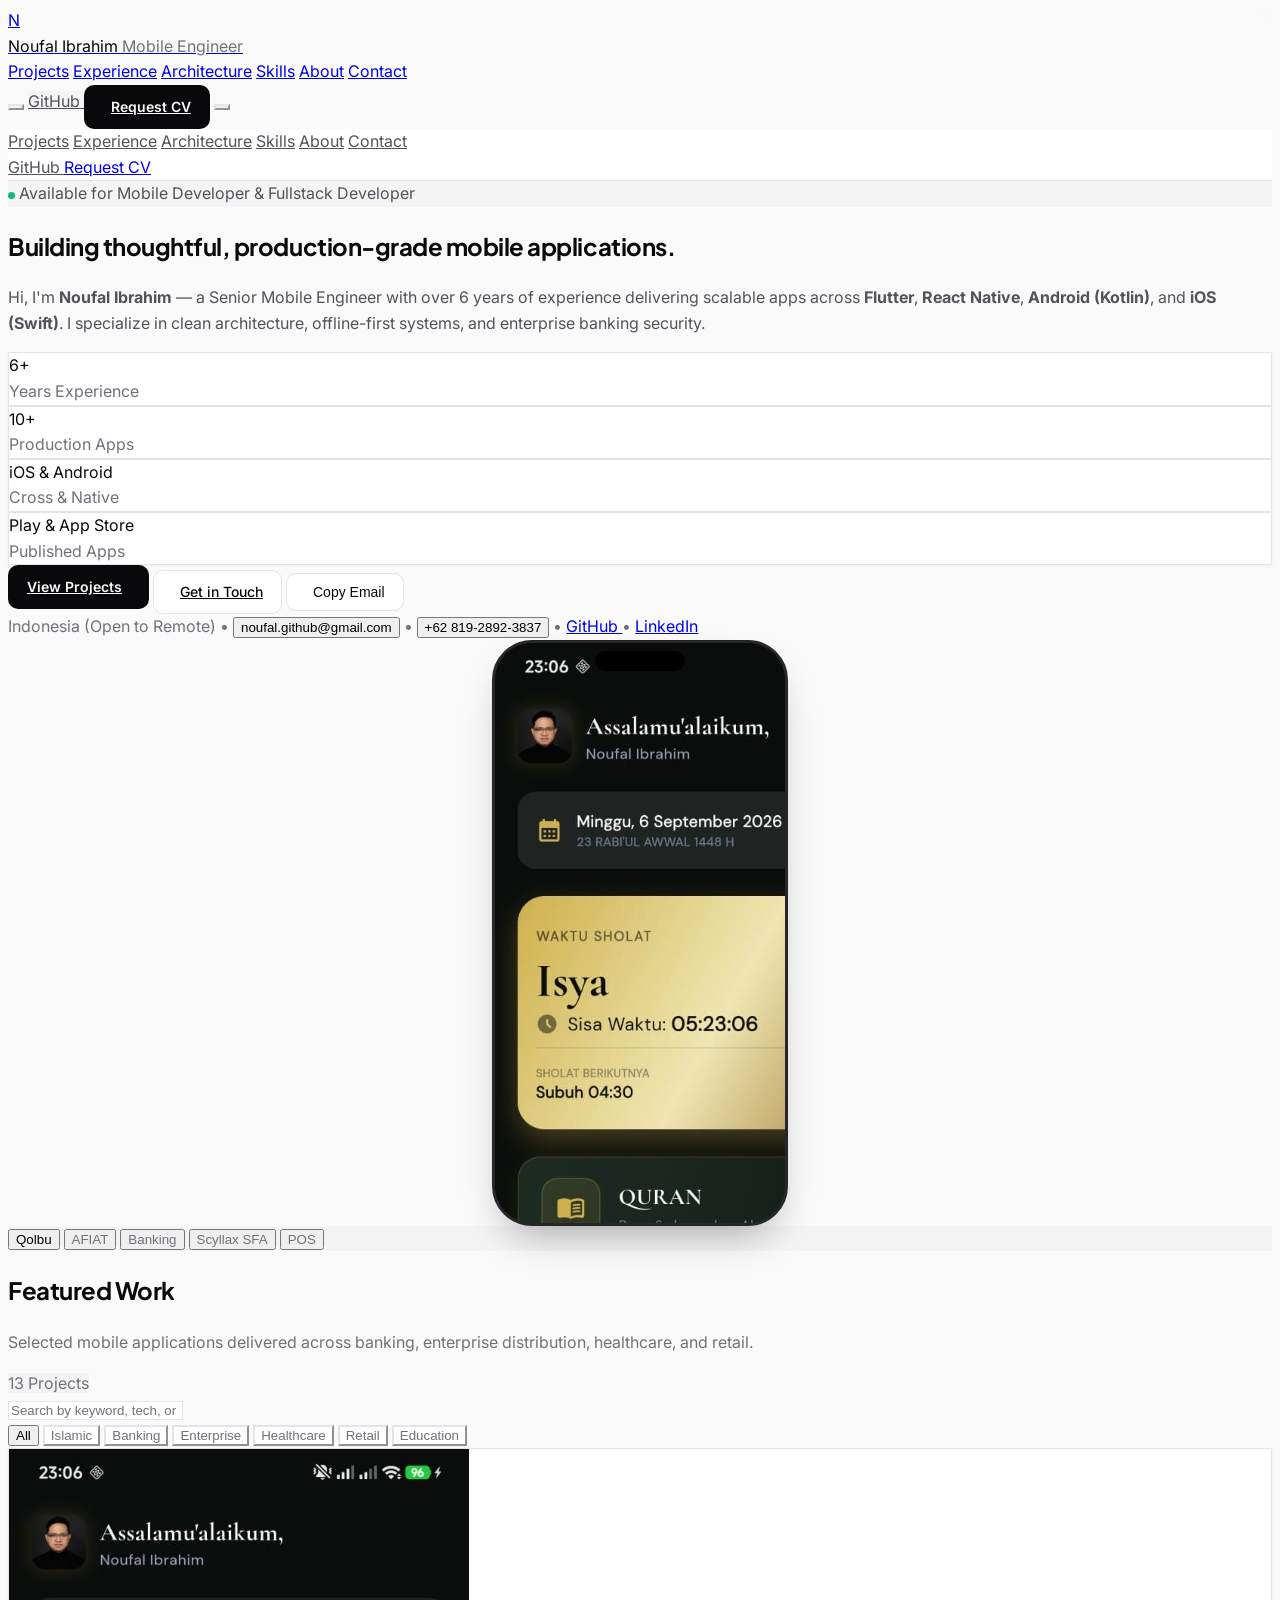
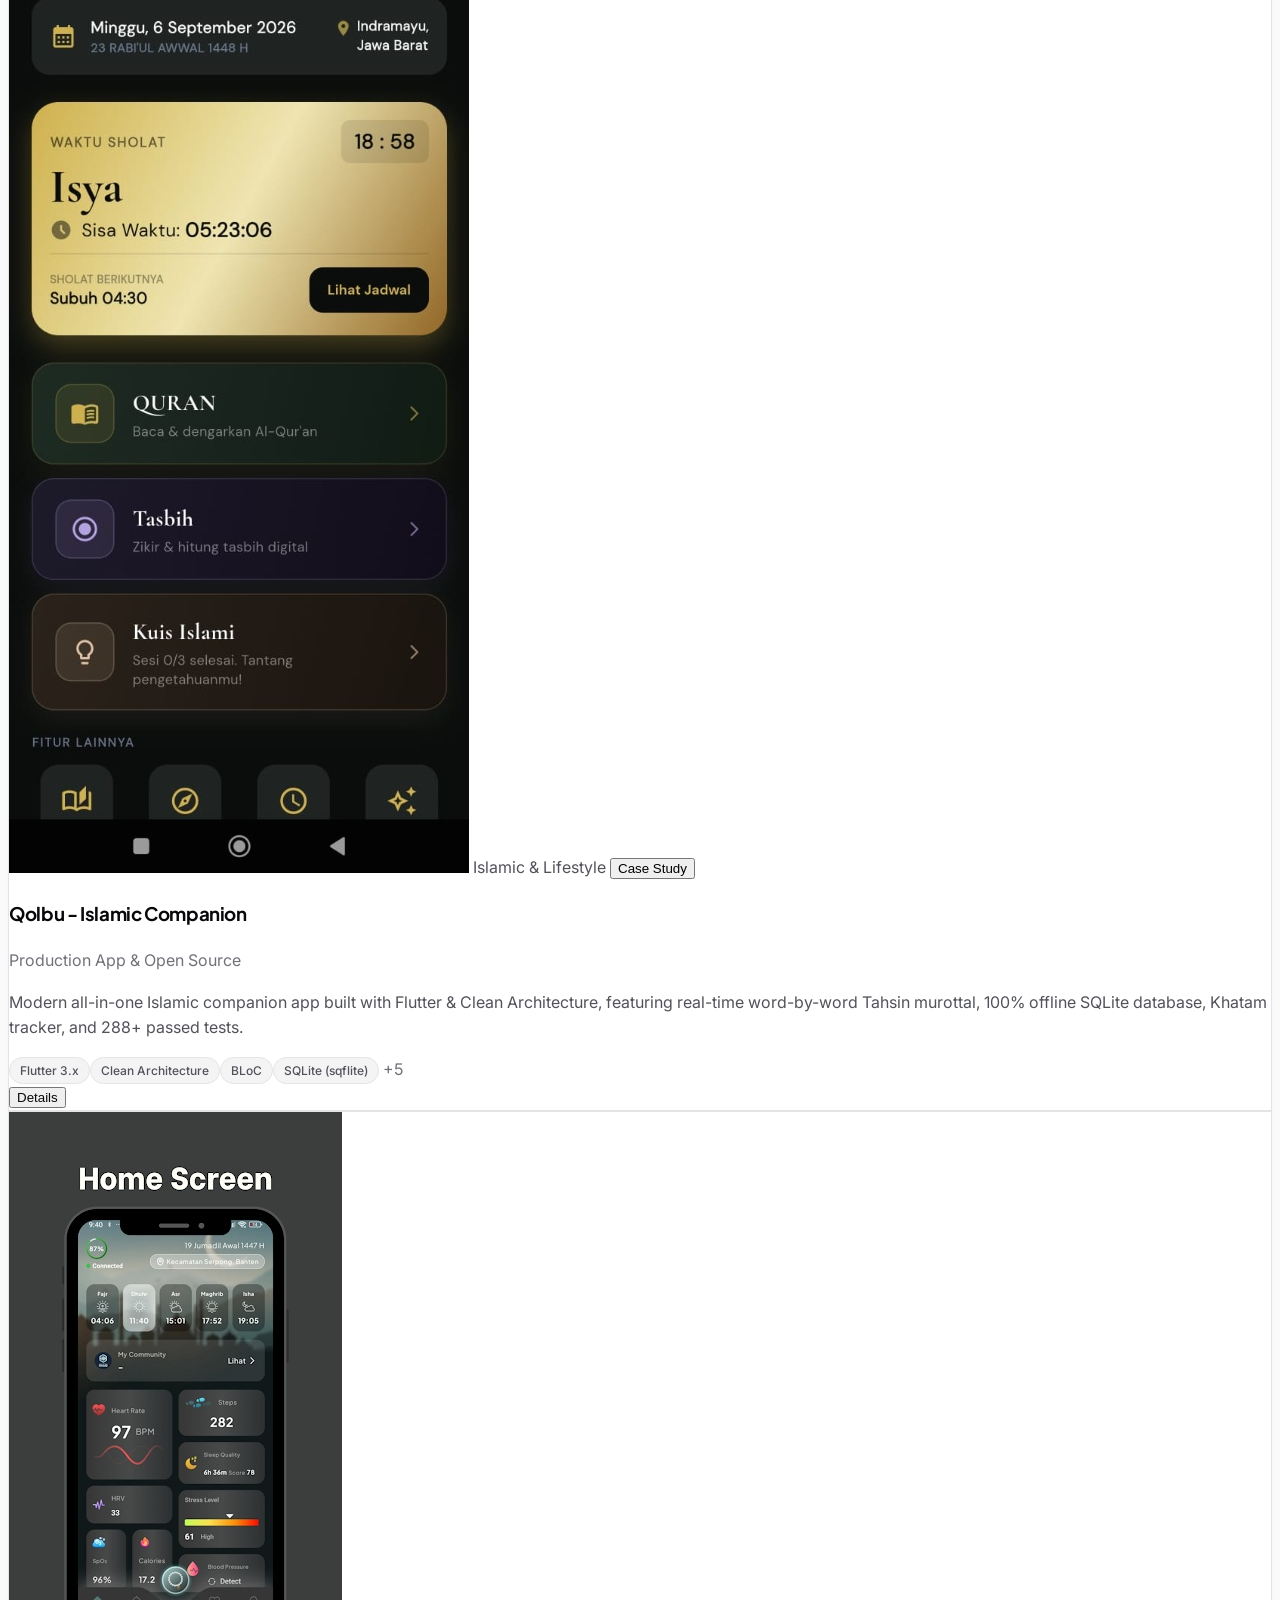
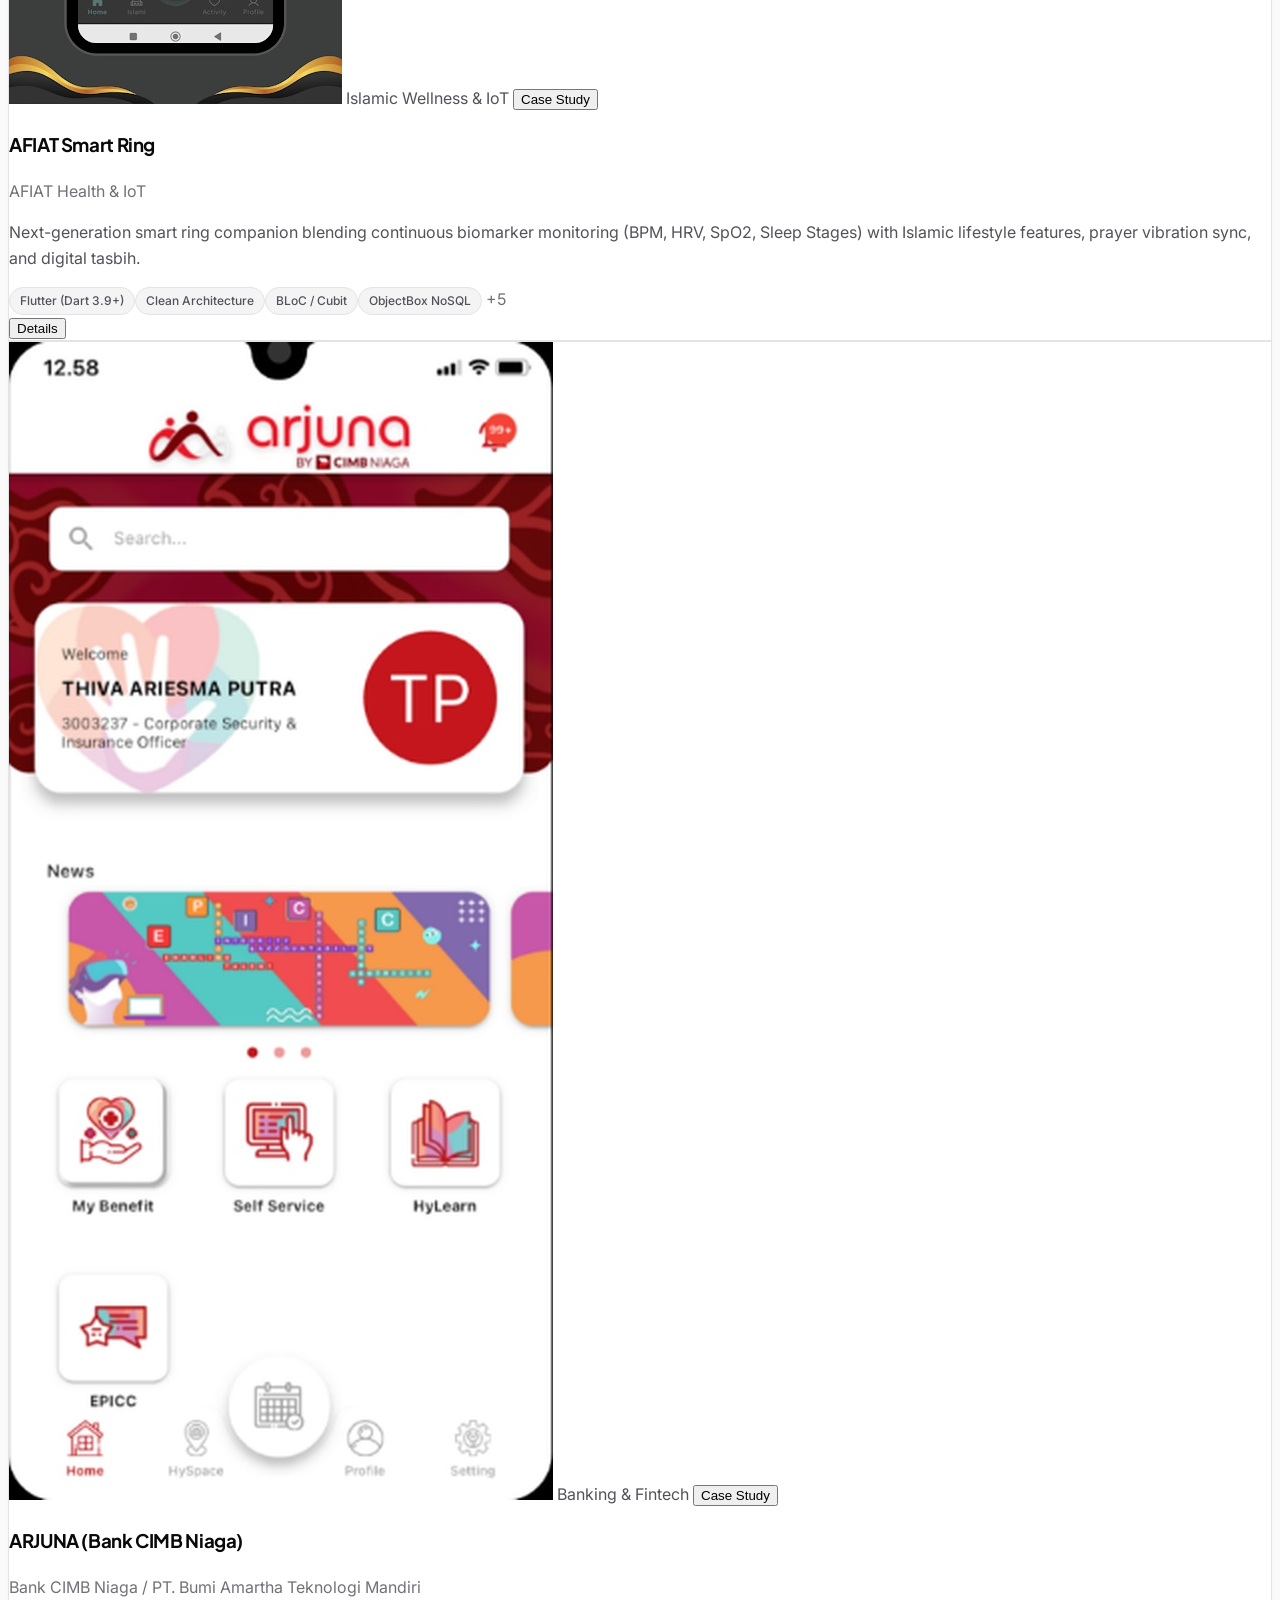
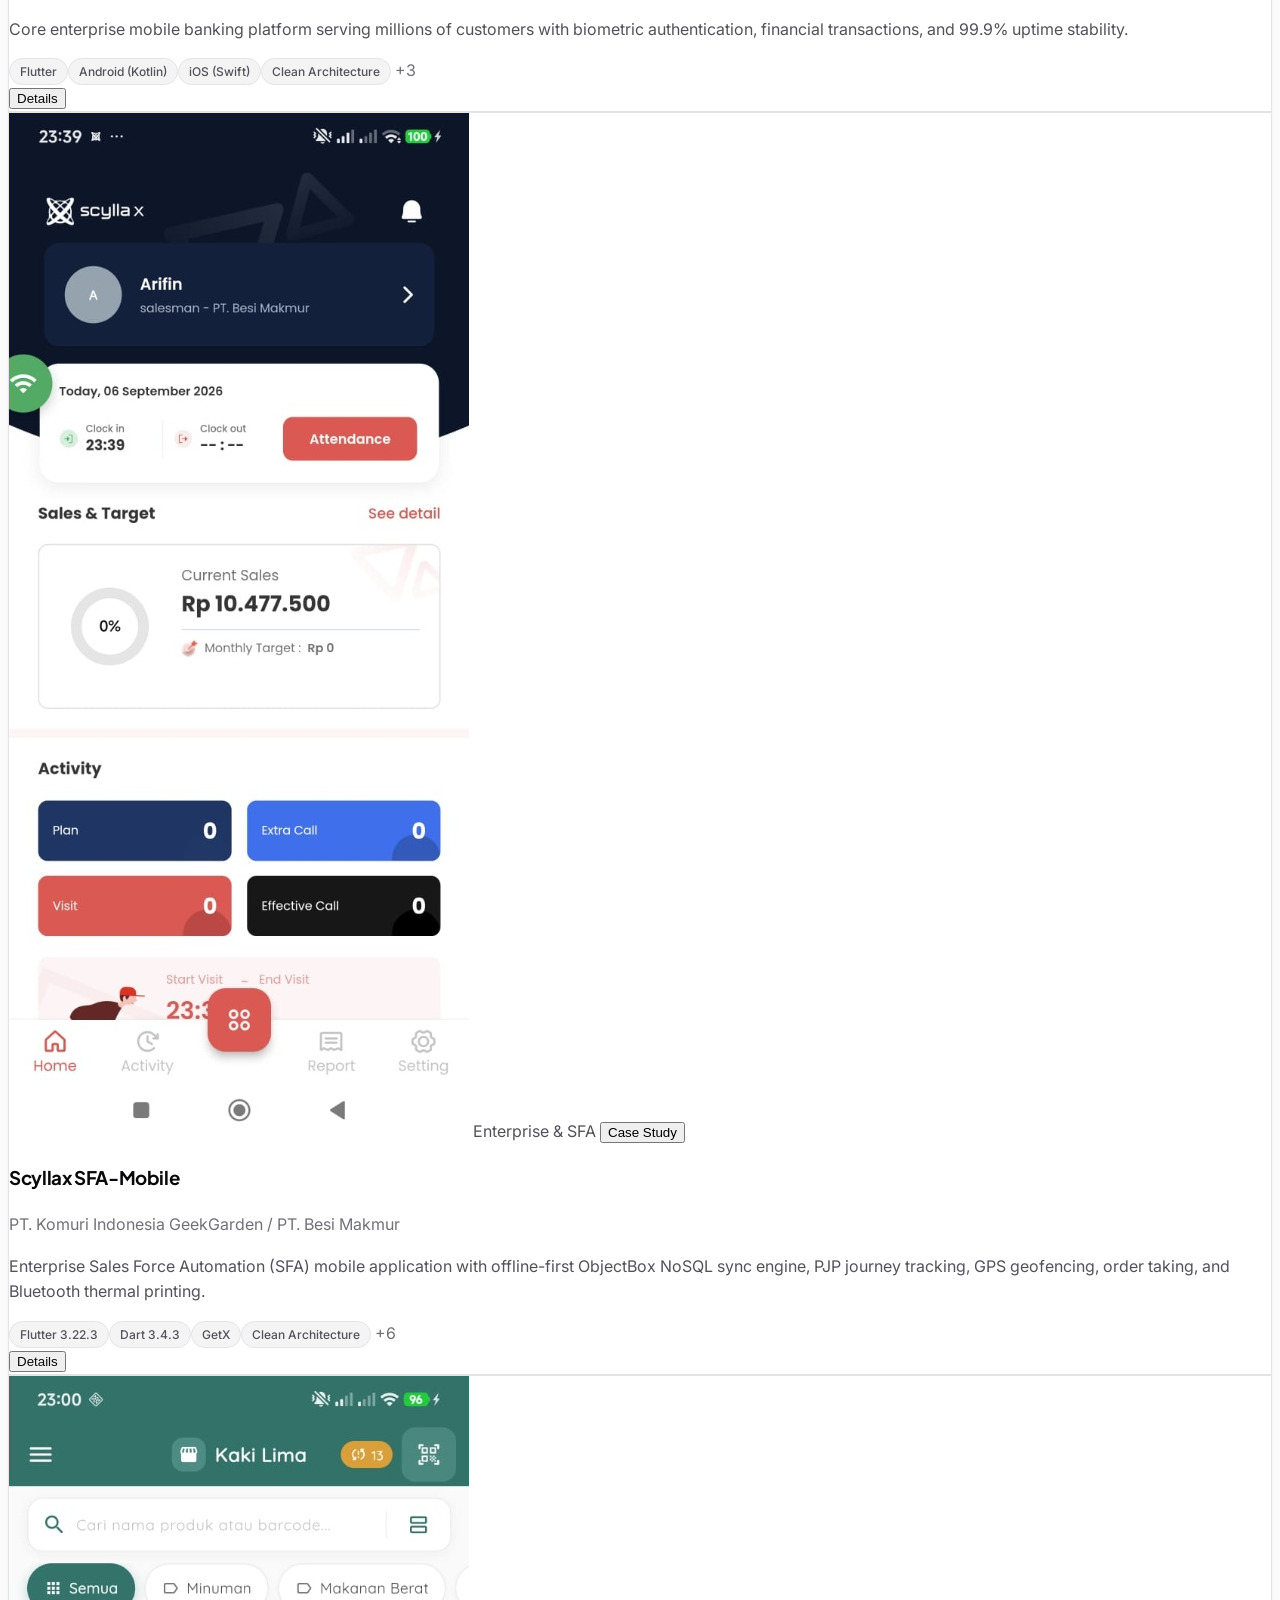
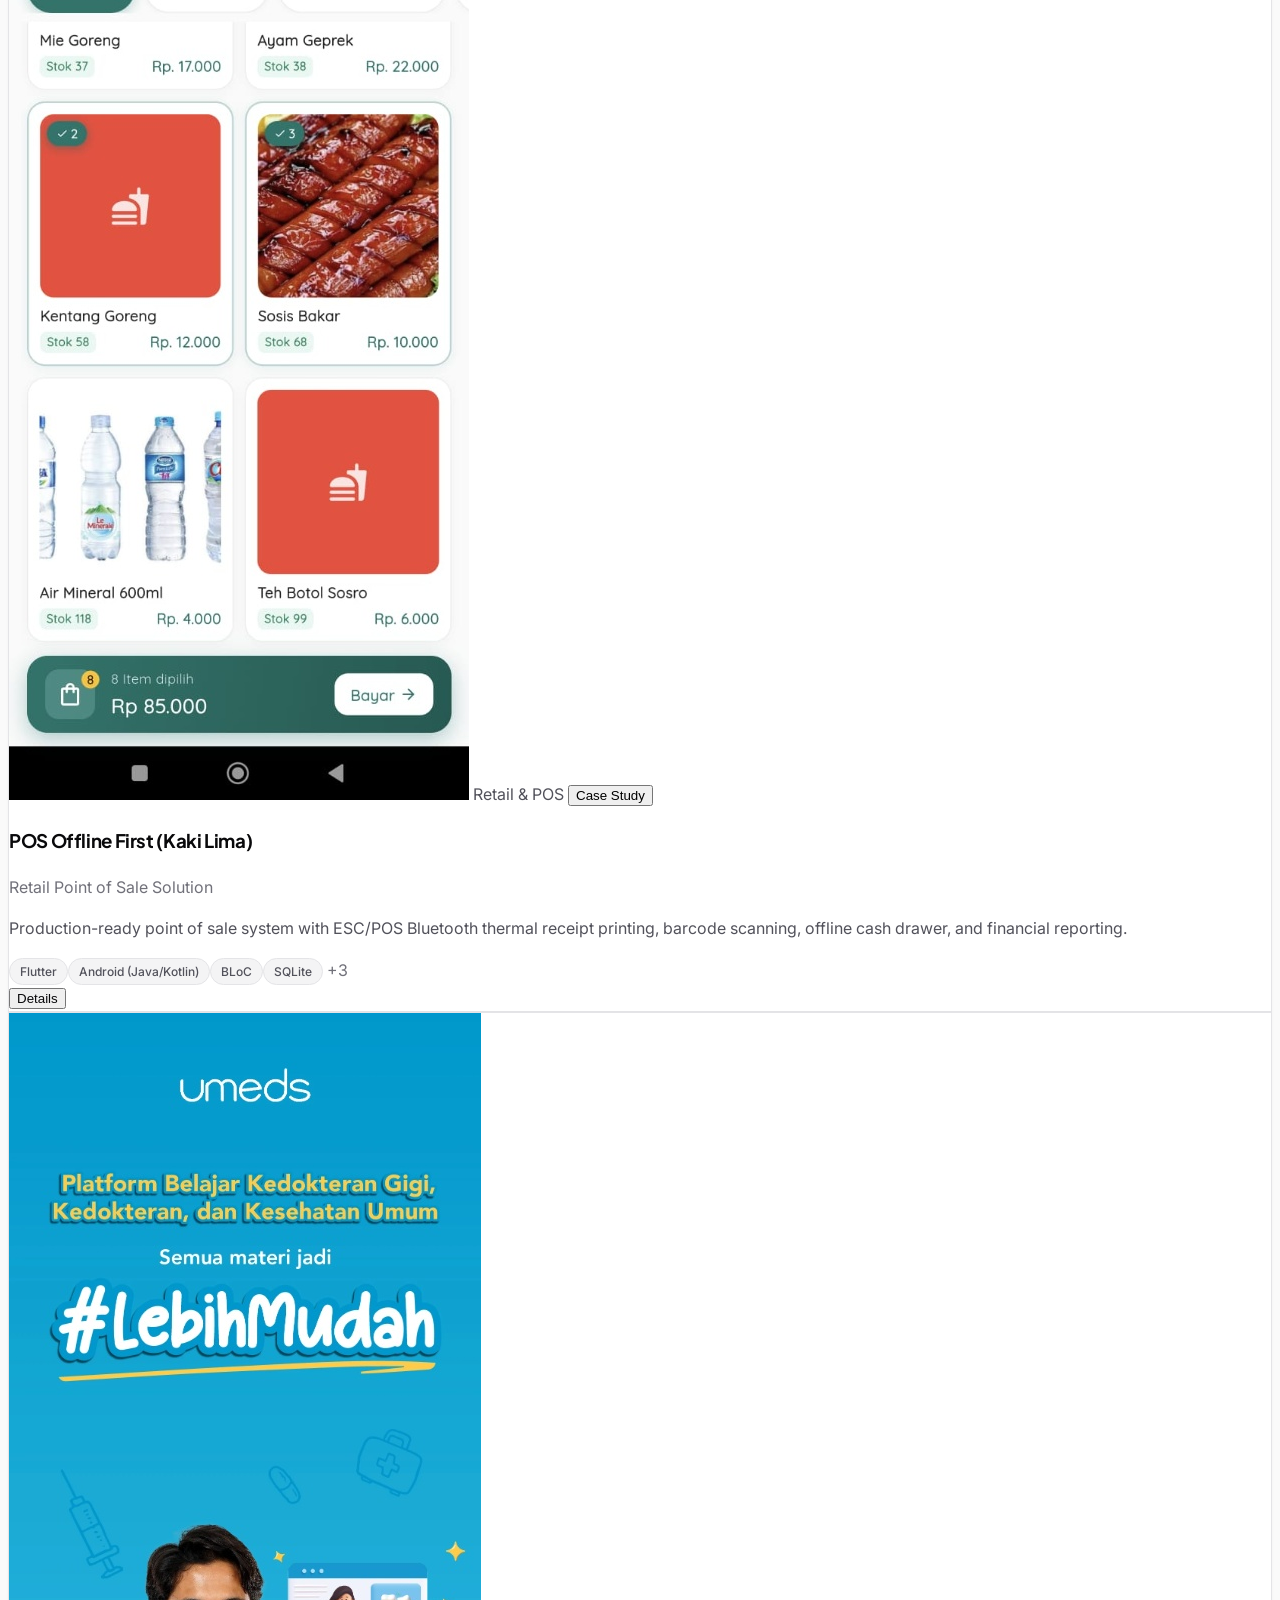
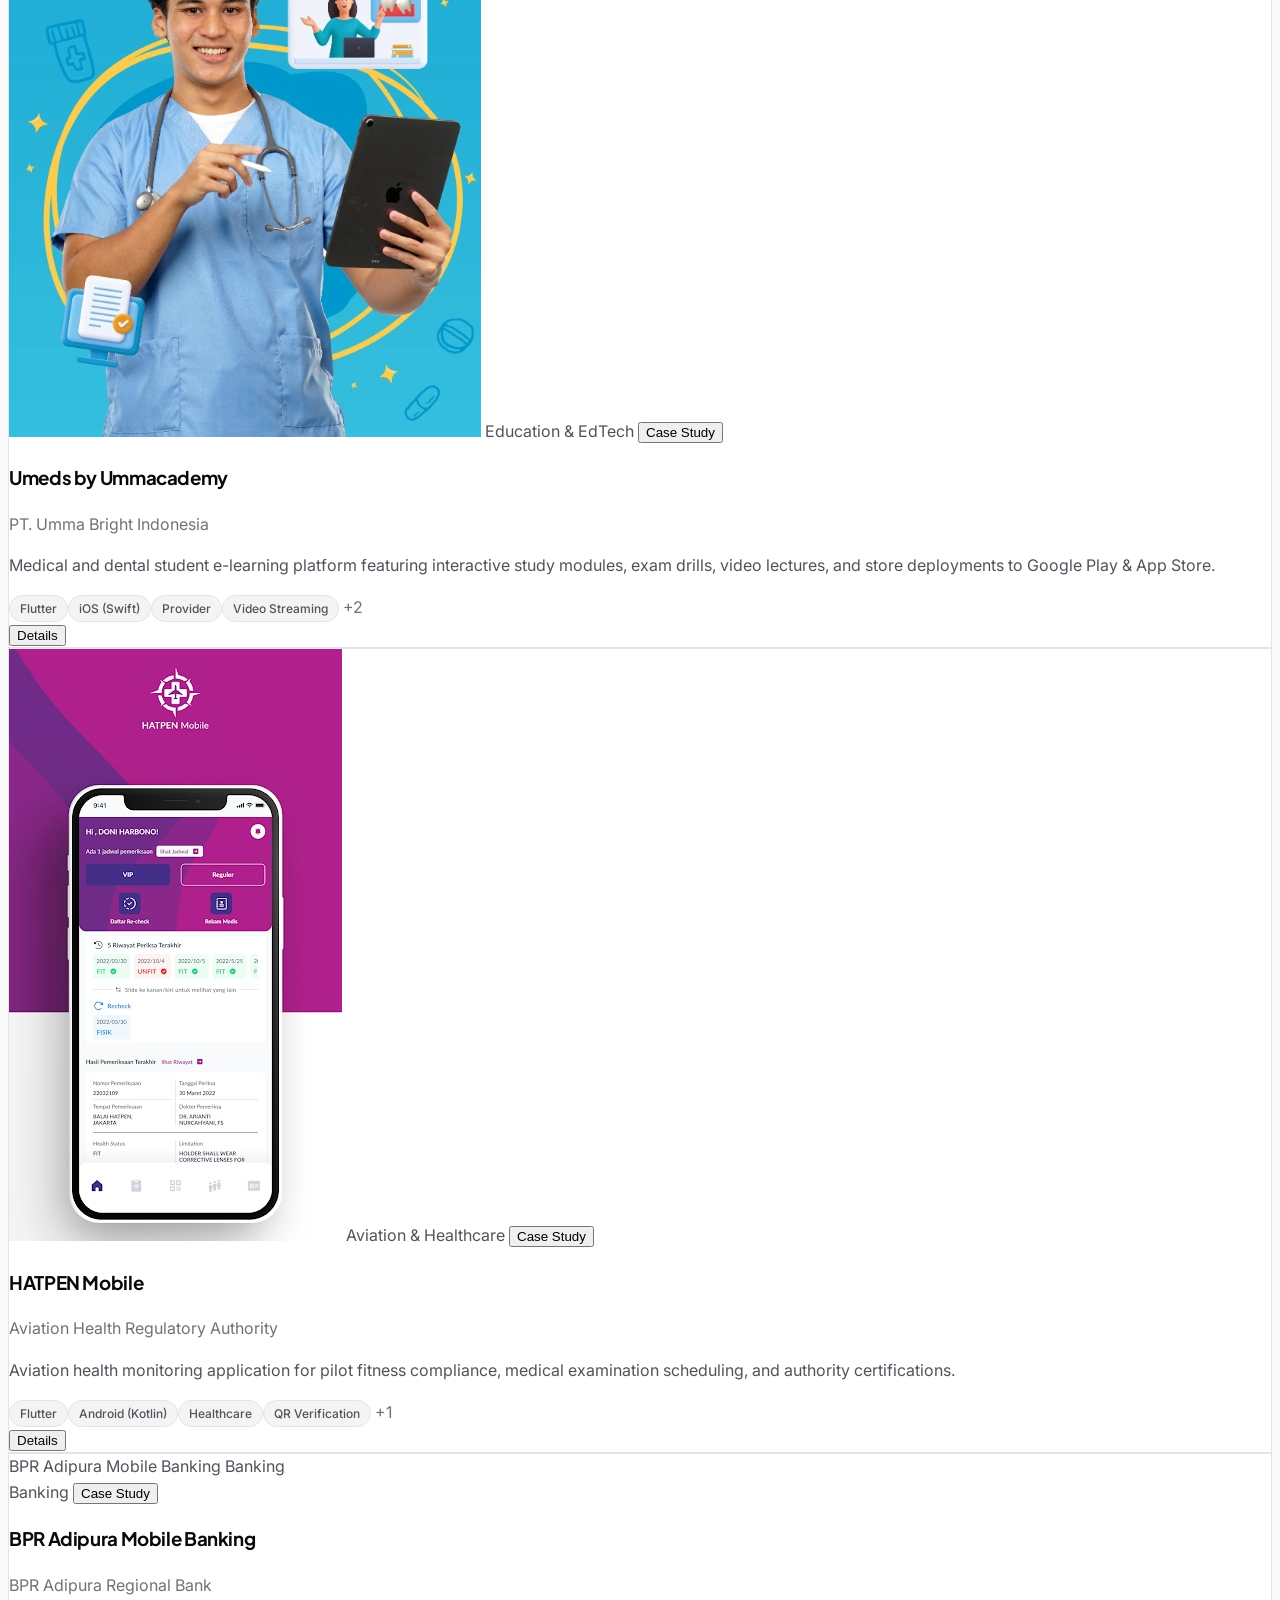
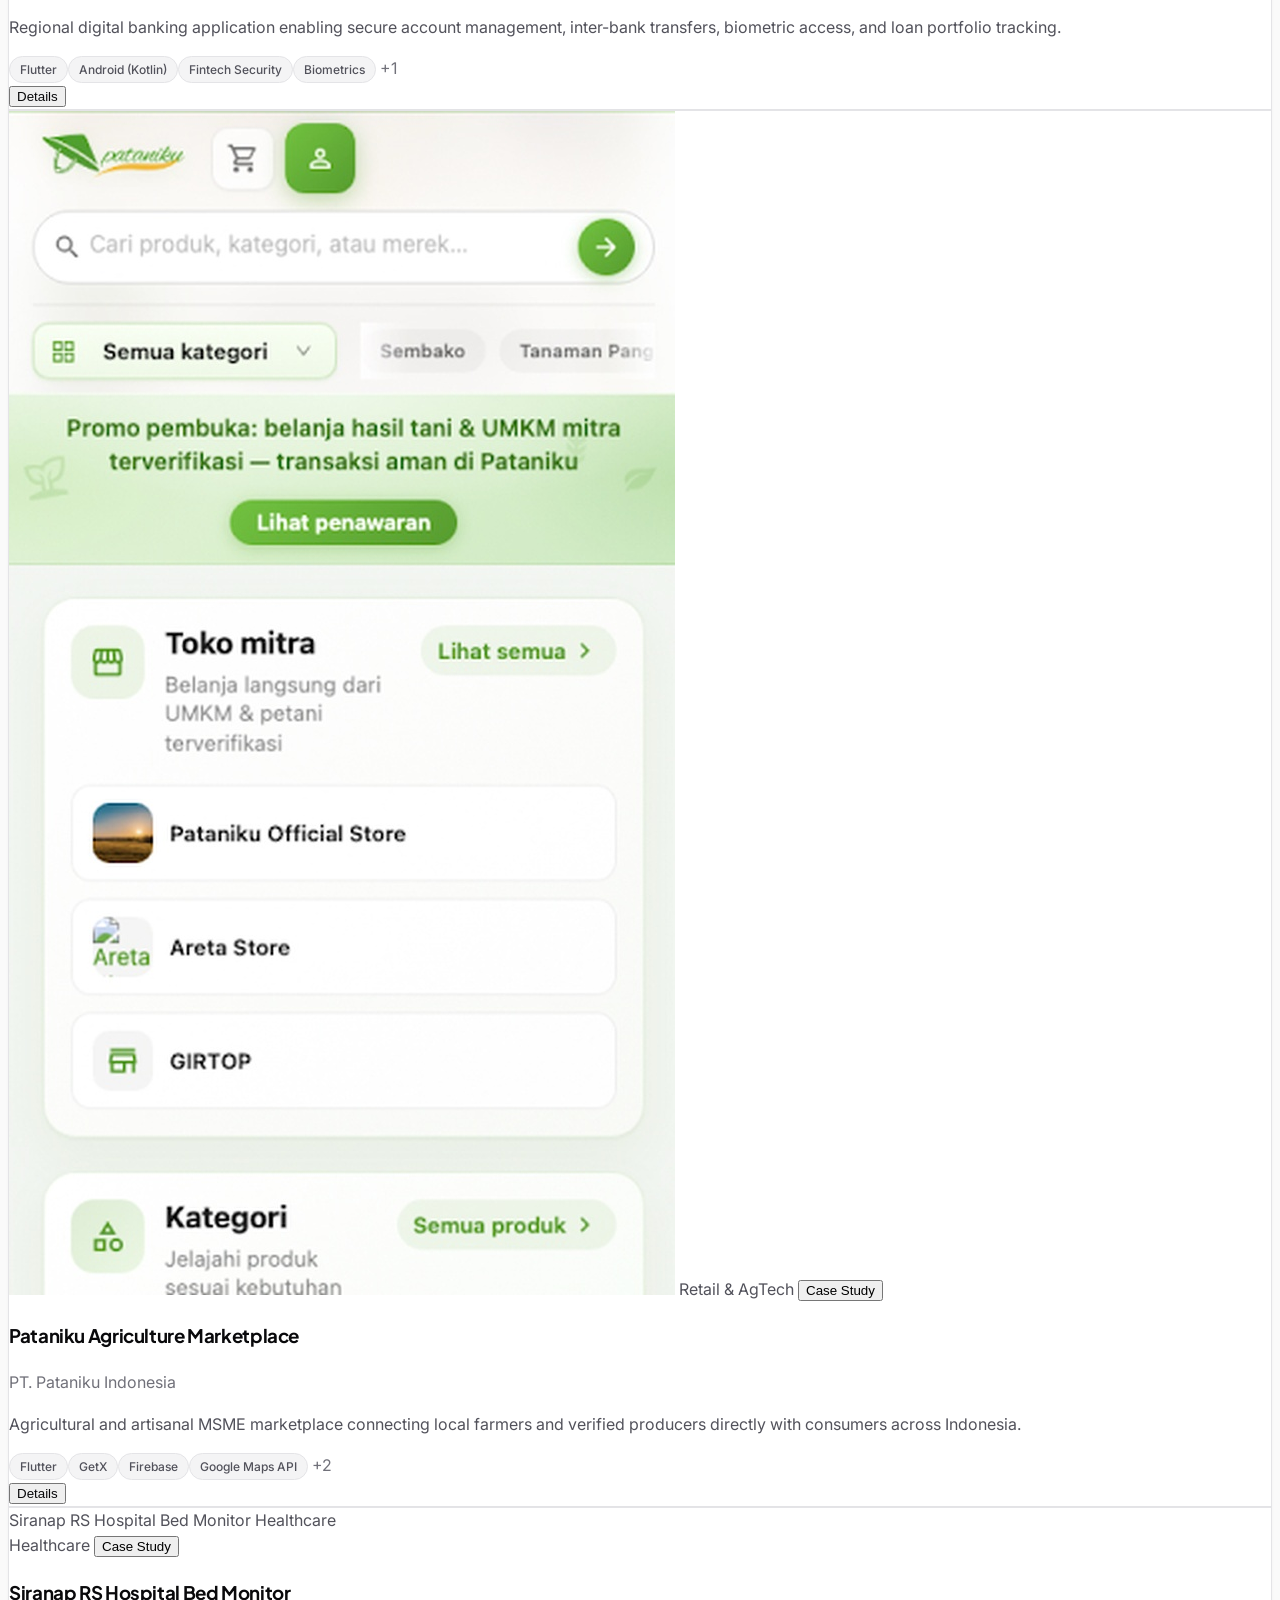
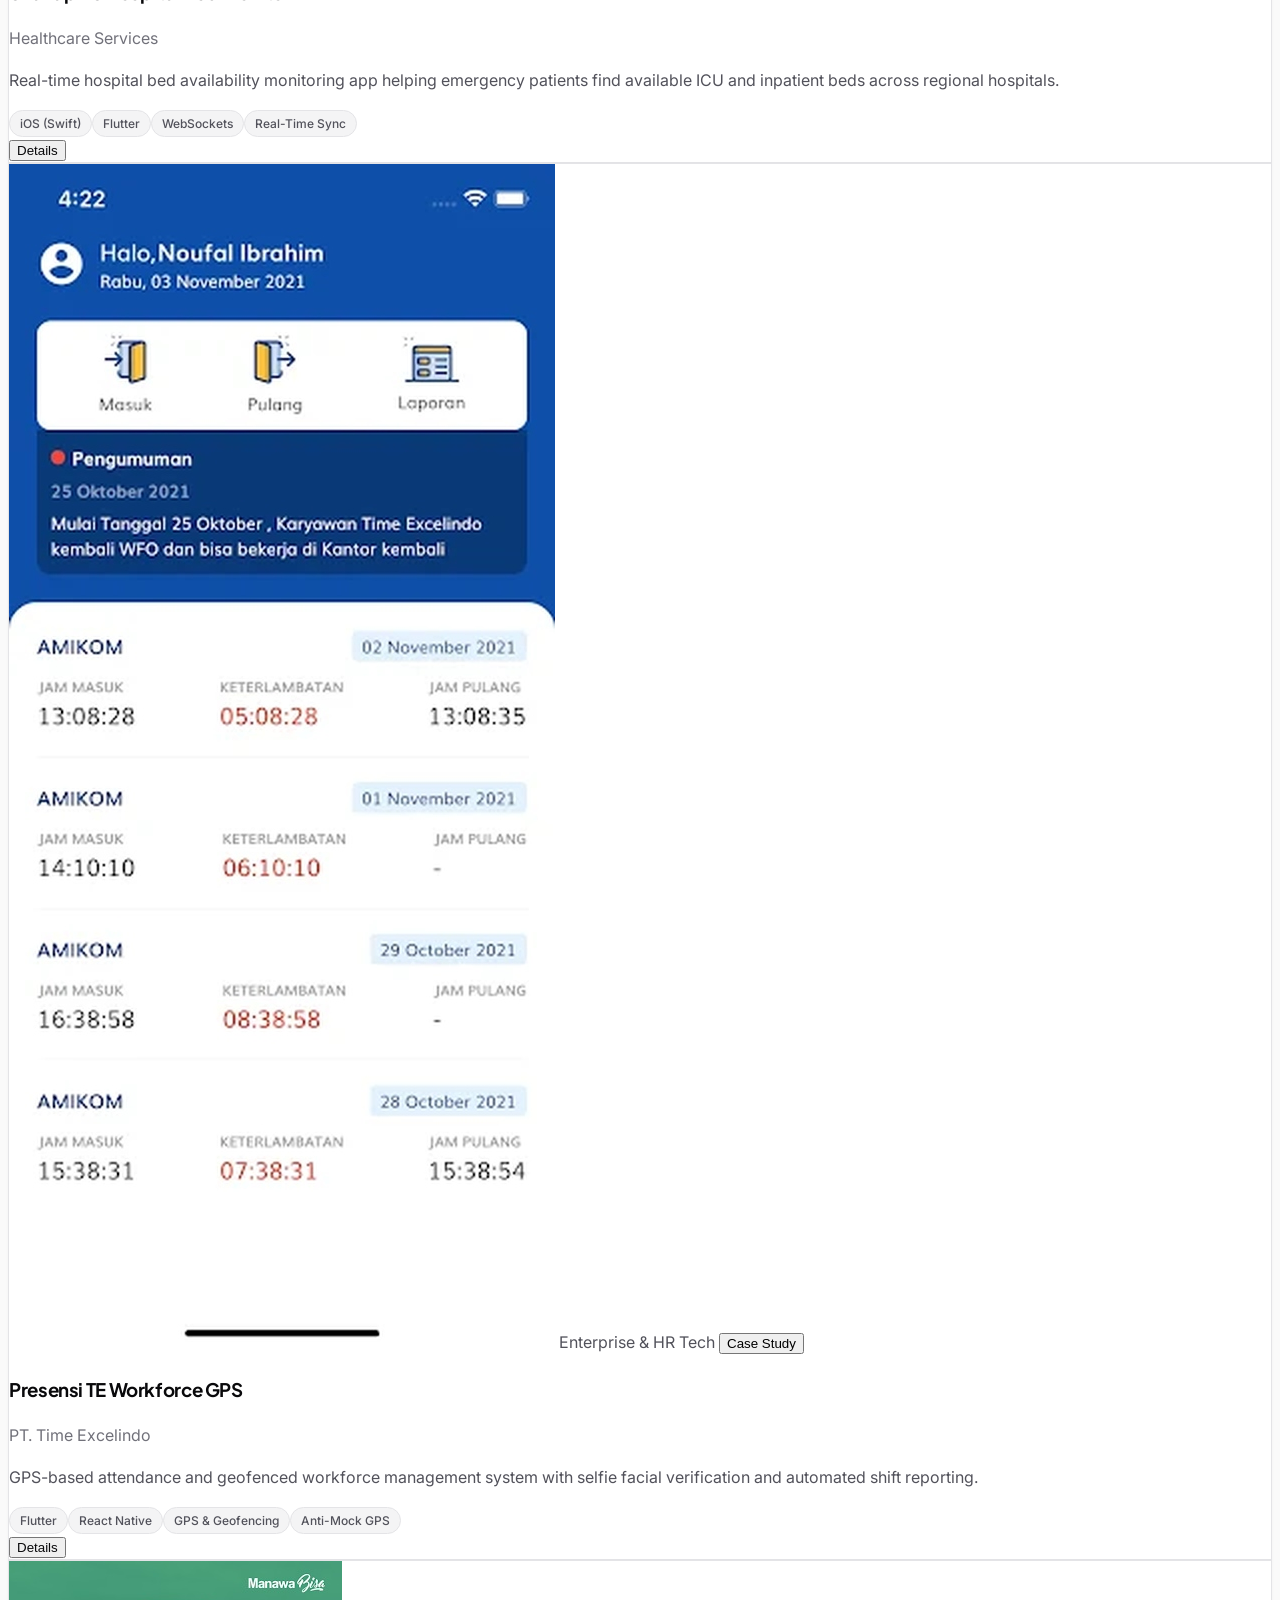
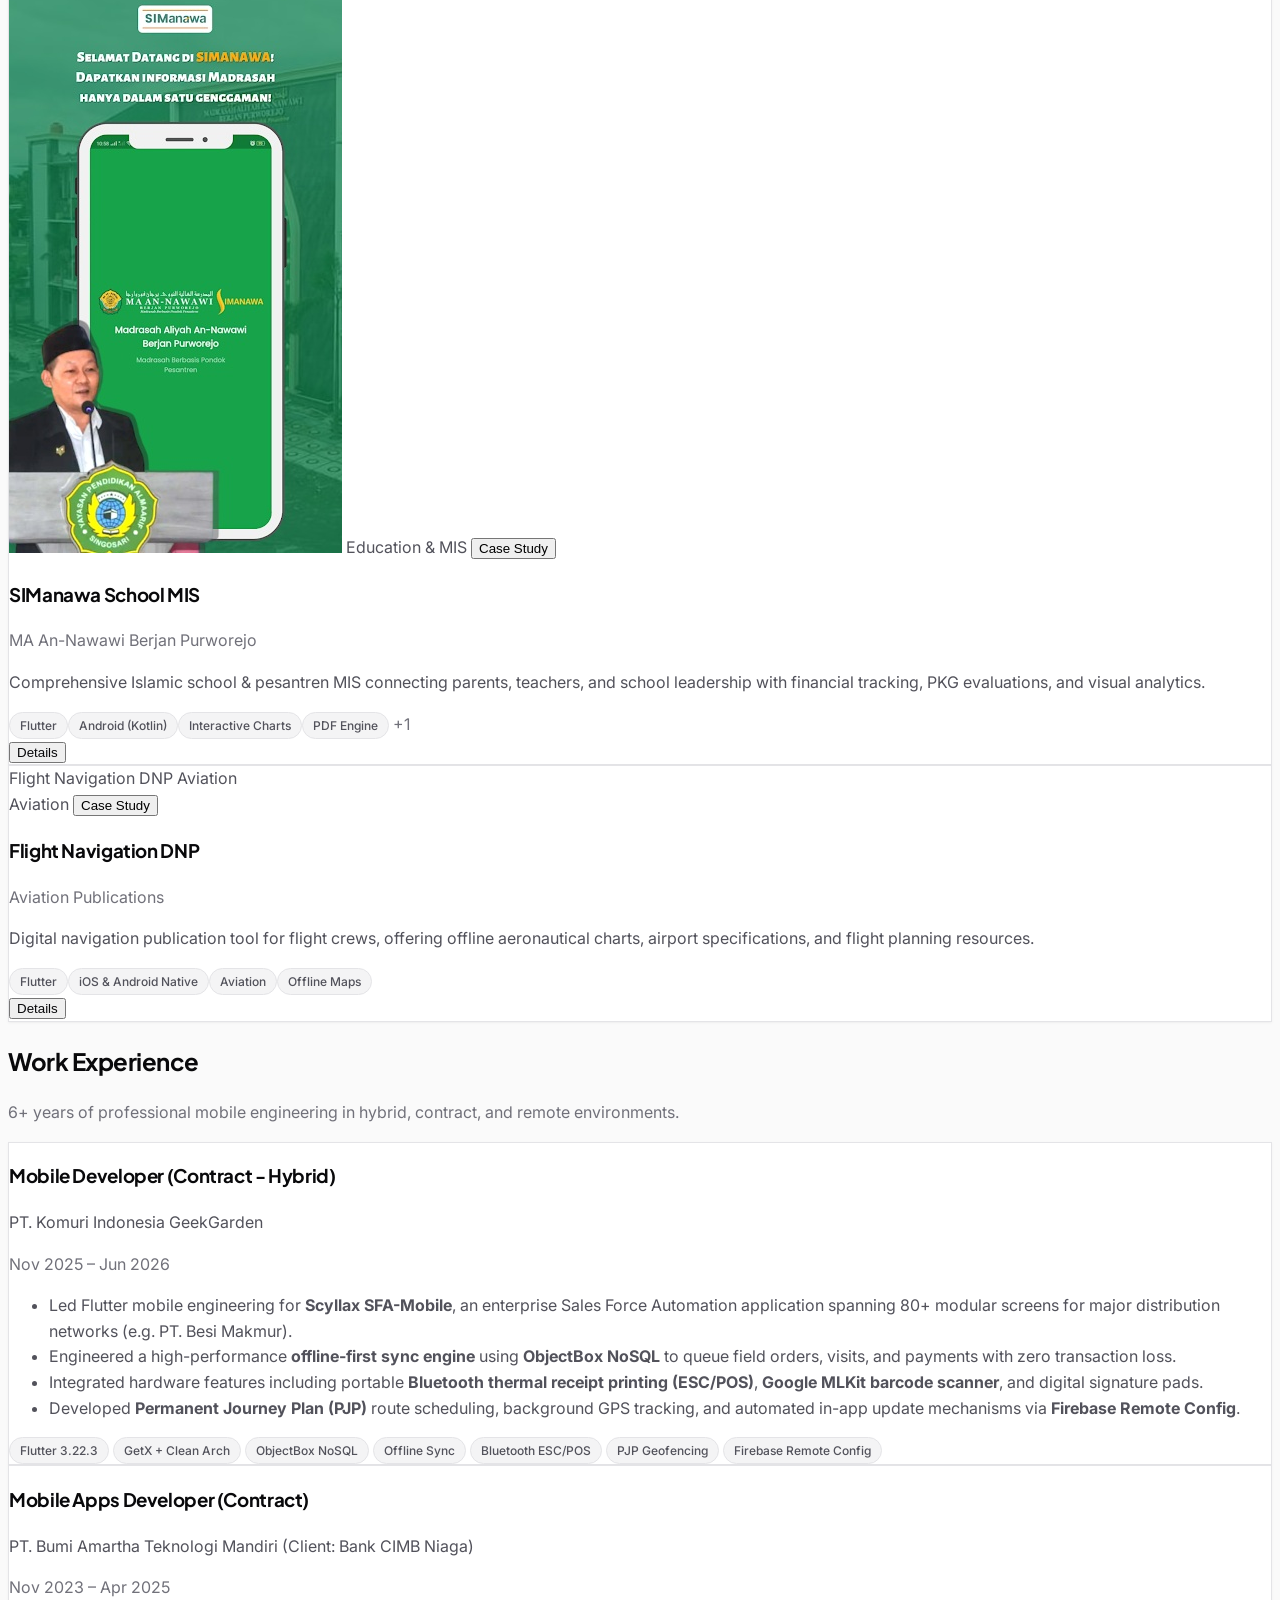
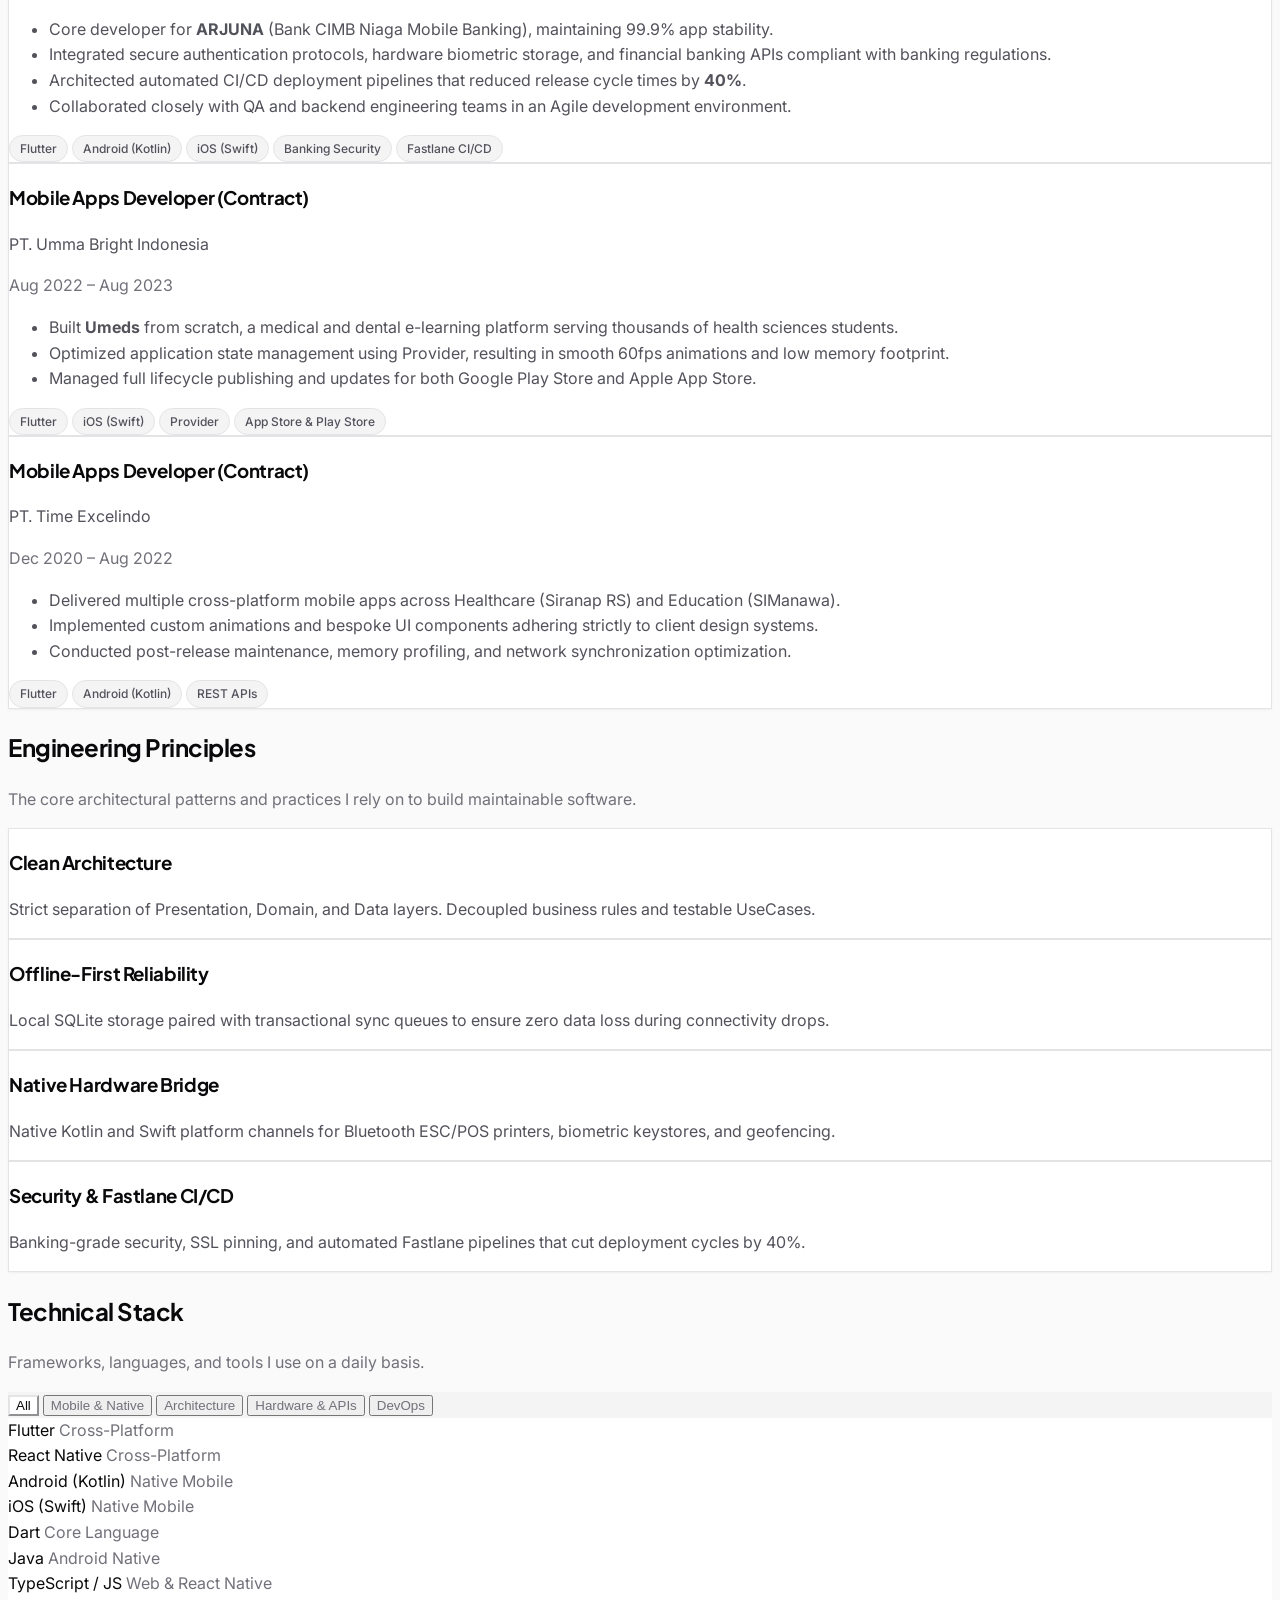
==== index.html @ 372de274 "feat: redesign portfolio UI and update flagship projects with authentic screenshots - Redesign hero " ====
<!DOCTYPE html>
<html lang="en" class="light scroll-smooth">
<head>
    <meta charset="UTF-8">
    <meta name="viewport" content="width=device-width, initial-scale=1.0">
    <meta name="color-scheme" content="light dark">
    <title>Noufal Ibrahim | Senior Mobile Engineer</title>
    <meta name="description" content="Senior Mobile Engineer with 6+ years of experience specializing in Flutter, React Native, Android Native (Kotlin), and iOS Native (Swift).">
    <meta name="keywords" content="Noufal Ibrahim, Mobile Engineer, Flutter, React Native, Android, iOS, Kotlin, Swift, Clean Architecture, BLoC">
    <meta name="author" content="Noufal Ibrahim">
    
    <link rel="canonical" href="https://noufalgithub.github.io/portofolio/">
    
    <!-- Open Graph / Social -->
    <meta property="og:type" content="website">
    <meta property="og:url" content="https://noufalgithub.github.io/portofolio/">
    <meta property="og:title" content="Noufal Ibrahim | Senior Mobile Engineer">
    <meta property="og:description" content="Senior Mobile Engineer with 6+ years of experience specializing in Flutter, React Native, Android Native (Kotlin), and iOS Native (Swift).">
    <meta property="og:image" content="./images/cimb_banking_mockup.jpg">
    
    <link rel="icon" type="image/svg+xml" href="./images/favicon.svg">
    
    <!-- Preconnect to Fonts & CDNs -->
    <link rel="preconnect" href="https://fonts.googleapis.com">
    <link rel="preconnect" href="https://fonts.gstatic.com" crossorigin>
    <link rel="preconnect" href="https://cdnjs.cloudflare.com">
    
    <!-- Clean Typography: Plus Jakarta Sans & Inter & JetBrains Mono -->
    <link href="https://fonts.googleapis.com/css2?family=Inter:wght@400;500;600&family=Plus+Jakarta+Sans:wght@500;600;700&family=JetBrains+Mono:wght@400;500&display=swap" rel="stylesheet">
    
    <!-- Tailwind CSS -->
    <script src="https://cdn.tailwindcss.com"></script>
    <script>
        tailwind.config = {
            darkMode: 'class',
            theme: {
                extend: {
                    fontFamily: {
                        sans: ['Inter', 'system-ui', 'sans-serif'],
                        heading: ['Plus Jakarta Sans', 'system-ui', 'sans-serif'],
                        mono: ['JetBrains Mono', 'monospace'],
                    },
                    colors: {
                        card: 'var(--bg-card)',
                        page: 'var(--bg-page)',
                        subtle: 'var(--bg-subtle)',
                        elevated: 'var(--bg-elevated)',
                        base: 'var(--border-base)',
                        heading: 'var(--text-primary)',
                        secondary: 'var(--text-secondary)',
                        muted: 'var(--text-muted)',
                        zinc: {
                            850: '#1c1c21',
                            900: '#18181b',
                            950: '#09090b',
                        }
                    }
                }
            }
        }
    </script>
    
    <!-- Lucide Icons -->
    <script src="https://cdn.jsdelivr.net/npm/lucide@latest/dist/umd/lucide.min.js"></script>
    
    <!-- Natural Clean CSS -->
    <link rel="stylesheet" href="./css/styles.css">

    <!-- Schema.org Structured Data -->
    <script type="application/ld+json">
    {
      "@context": "https://schema.org",
      "@type": "Person",
      "name": "Noufal Ibrahim",
      "jobTitle": "Senior Mobile Engineer",
      "url": "https://noufalgithub.github.io/portofolio/",
      "sameAs": [
        "https://github.com/Noufalgithub",
        "https://linkedin.com/in/noufal-ibrahim-93b718147"
      ]
    }
    </script>
</head>
<body class="selection:bg-blue-600 selection:text-white">
    
    <a href="#main-content" class="skip-link">Skip to main content</a>

    <!-- Top Navigation Header -->
    <header>
        <nav id="main-nav" class="fixed top-0 left-0 right-0 z-50 transition-all duration-200 py-4 nav-backdrop" role="navigation" aria-label="Main Navigation">
            <div class="max-w-6xl mx-auto px-6 flex justify-between items-center">
                
                <!-- Brand -->
                <a href="#" class="flex items-center gap-2.5 group" aria-label="Noufal Ibrahim">
                    <span class="w-8 h-8 rounded-lg bg-zinc-900 dark:bg-white text-white dark:text-zinc-950 font-bold text-sm flex items-center justify-center font-mono">
                        N
                    </span>
                    <div>
                        <span class="text-sm font-bold tracking-tight text-heading block leading-none">
                            Noufal Ibrahim
                        </span>
                        <span class="text-[11px] text-muted block mt-0.5">
                            Mobile Engineer
                        </span>
                    </div>
                </a>
                
                <!-- Desktop Links -->
                <div class="hidden md:flex items-center space-x-6 text-xs font-medium text-muted">
                    <a href="#projects" class="nav-link hover:text-heading transition-colors">Projects</a>
                    <a href="#experience" class="nav-link hover:text-heading transition-colors">Experience</a>
                    <a href="#architecture" class="nav-link hover:text-heading transition-colors">Architecture</a>
                    <a href="#skills" class="nav-link hover:text-heading transition-colors">Skills</a>
                    <a href="#about" class="nav-link hover:text-heading transition-colors">About</a>
                    <a href="#contact" class="nav-link hover:text-heading transition-colors">Contact</a>
                </div>
                
                <!-- Right Actions -->
                <div class="flex items-center space-x-2.5">
                    <!-- Theme Switcher -->
                    <button id="theme-toggle" class="p-2 rounded-lg border border-base text-muted hover:text-heading bg-subtle transition-all" aria-label="Toggle Theme" title="Toggle Theme">
                        <span id="theme-icon">
                            <i data-lucide="moon" class="w-4 h-4 text-zinc-700 dark:text-zinc-300"></i>
                        </span>
                    </button>

                    <!-- GitHub Button -->
                    <a href="https://github.com/Noufalgithub" target="_blank" rel="noopener noreferrer" class="hidden sm:inline-flex items-center gap-1.5 px-3 py-1.5 rounded-lg border border-base text-xs font-medium text-secondary hover:text-heading bg-subtle transition-all">
                        <i data-lucide="github" class="w-3.5 h-3.5"></i>
                        <span>GitHub</span>
                    </a>

                    <!-- Request CV -->
                    <a href="mailto:noufal.github@gmail.com?subject=Request%20CV%20-%20Noufal%20Ibrahim" class="hidden sm:inline-flex btn-solid text-xs py-1.5 px-3.5">
                        <i data-lucide="file-text" class="w-3.5 h-3.5"></i>
                        <span>Request CV</span>
                    </a>

                    <!-- Mobile Menu Toggle -->
                    <button id="mobile-menu-toggle" class="md:hidden p-2 rounded-lg border border-base text-muted hover:text-heading" aria-label="Toggle menu">
                        <i data-lucide="menu" class="w-4 h-4"></i>
                    </button>
                </div>
            </div>
            
            <!-- Mobile Menu -->
            <div id="mobile-nav-menu" class="hidden md:hidden border-t border-base mt-3 px-6 py-4 space-y-3 text-sm bg-card">
                <a href="#projects" class="block text-secondary hover:text-heading">Projects</a>
                <a href="#experience" class="block text-secondary hover:text-heading">Experience</a>
                <a href="#architecture" class="block text-secondary hover:text-heading">Architecture</a>
                <a href="#skills" class="block text-secondary hover:text-heading">Skills</a>
                <a href="#about" class="block text-secondary hover:text-heading">About</a>
                <a href="#contact" class="block text-secondary hover:text-heading">Contact</a>
                <div class="pt-3 border-t border-base flex gap-2">
                    <a href="https://github.com/Noufalgithub" target="_blank" rel="noopener noreferrer" class="flex-1 py-2 text-center rounded-lg border border-base text-xs font-medium text-secondary">
                        GitHub
                    </a>
                    <a href="mailto:noufal.github@gmail.com?subject=Request%20CV%20-%20Noufal%20Ibrahim" class="flex-1 py-2 text-center rounded-lg bg-zinc-900 dark:bg-white text-white dark:text-zinc-900 text-xs font-semibold">
                        Request CV
                    </a>
                </div>
            </div>
        </nav>
    </header>

    <!-- Main Container -->
    <main id="main-content" class="relative z-10 pt-24 md:pt-32">
        
        <!-- Hero Section -->
        <section class="max-w-6xl mx-auto px-6 py-12 md:py-16">
            <div class="grid lg:grid-cols-12 gap-12 items-center">
                
                <!-- Left: Bio & Value Proposition -->
                <div class="lg:col-span-7 space-y-6">
                    
                    <!-- Status Badge -->
                    <div class="inline-flex items-center gap-2 px-3 py-1 rounded-full bg-subtle border border-base text-xs font-medium text-secondary">
                        <span class="status-indicator"></span>
                        <span>Available for Mobile Developer & Fullstack Developer</span>
                    </div>

                    <!-- Main Pitch -->
                    <div class="space-y-3">
                        <h1 class="text-3xl sm:text-4xl lg:text-5xl font-bold tracking-tight text-heading leading-tight">
                            Building thoughtful, production-grade mobile applications.
                        </h1>
                        <p class="text-base text-secondary leading-relaxed">
                            Hi, I'm <strong>Noufal Ibrahim</strong> — a Senior Mobile Engineer with over 6 years of experience delivering scalable apps across <strong>Flutter</strong>, <strong>React Native</strong>, <strong>Android (Kotlin)</strong>, and <strong>iOS (Swift)</strong>. I specialize in clean architecture, offline-first systems, and enterprise banking security.
                        </p>
                    </div>

                    <!-- Clean Metric Row -->
                    <div class="grid grid-cols-2 sm:grid-cols-4 gap-3 pt-1">
                        <div class="p-3.5 rounded-xl clean-card">
                            <div class="text-2xl font-bold text-heading font-heading">6+</div>
                            <div class="text-xs text-muted mt-0.5">Years Experience</div>
                        </div>
                        <div class="p-3.5 rounded-xl clean-card">
                            <div class="text-2xl font-bold text-heading font-heading">10+</div>
                            <div class="text-xs text-muted mt-0.5">Production Apps</div>
                        </div>
                        <div class="p-3.5 rounded-xl clean-card">
                            <div class="text-lg sm:text-xl font-bold text-heading font-heading">iOS & Android</div>
                            <div class="text-xs text-muted mt-0.5">Cross & Native</div>
                        </div>
                        <div class="p-3.5 rounded-xl clean-card">
                            <div class="text-lg sm:text-xl font-bold text-heading font-heading">Play & App Store</div>
                            <div class="text-xs text-muted mt-0.5">Published Apps</div>
                        </div>
                    </div>

                    <!-- Actions -->
                    <div class="flex flex-wrap items-center gap-3 pt-2">
                        <a href="#projects" class="btn-solid">
                            <span>View Projects</span>
                            <i data-lucide="arrow-down" class="w-4 h-4"></i>
                        </a>
                        <a href="#contact" class="btn-outline">
                            <i data-lucide="mail" class="w-4 h-4"></i>
                            <span>Get in Touch</span>
                        </a>
                        <button data-copy-text="noufal.github@gmail.com" data-copy-label="Email" class="btn-outline text-xs py-2 px-3 text-muted hover:text-heading flex items-center gap-1.5" title="Copy email address">
                            <i data-lucide="copy" class="w-3.5 h-3.5"></i>
                            <span>Copy Email</span>
                        </button>
                    </div>

                    <!-- Quick Details -->
                    <div class="flex flex-wrap items-center gap-3 pt-2 text-xs text-muted">
                        <span class="flex items-center gap-1.5">
                            <i data-lucide="map-pin" class="w-3.5 h-3.5"></i> Indonesia (Open to Remote)
                        </span>
                        <span>•</span>
                        <button data-copy-text="noufal.github@gmail.com" data-copy-label="Email" class="hover:text-heading transition-colors flex items-center gap-1.5 px-2 py-0.5 rounded-md hover:bg-subtle" title="Click to copy email">
                            <i data-lucide="copy" class="w-3 h-3 text-muted"></i>
                            <span>noufal.github@gmail.com</span>
                        </button>
                        <span>•</span>
                        <button data-copy-text="+6281928923837" data-copy-label="Phone number" class="hover:text-heading transition-colors flex items-center gap-1.5 px-2 py-0.5 rounded-md hover:bg-subtle" title="Click to copy phone">
                            <i data-lucide="copy" class="w-3 h-3 text-muted"></i>
                            <span>+62 819-2892-3837</span>
                        </button>
                        <span>•</span>
                        <a href="https://github.com/Noufalgithub" target="_blank" rel="noopener noreferrer" class="hover:text-heading transition-colors flex items-center gap-1">
                            <i data-lucide="github" class="w-3.5 h-3.5"></i> GitHub
                        </a>
                        <span>•</span>
                        <a href="https://linkedin.com/in/noufal-ibrahim-93b718147" target="_blank" rel="noopener noreferrer" class="hover:text-heading transition-colors flex items-center gap-1">
                            <i data-lucide="linkedin" class="w-3.5 h-3.5"></i> LinkedIn
                        </a>
                    </div>
                </div>

                <!-- Right: Clean Minimal Smartphone Mockup -->
                <div class="lg:col-span-5 flex flex-col items-center">
                    <div class="relative w-full max-w-[300px]">
                        <!-- Minimal Frame -->
                        <div class="clean-phone-frame">
                            <div class="phone-notch"></div>
                            <div class="phone-screen">
                                <div class="phone-slide active" id="phone-slide-0">
                                    <img src="./images/qolbu_app_mockup.jpg" alt="Qolbu Modern Islamic Companion UI" class="w-full h-full object-cover">
                                </div>
                                <div class="phone-slide" id="phone-slide-1">
                                    <img src="./images/afiat_screen.jpg" alt="AFIAT Smart Ring IoT & Health UI" class="w-full h-full object-cover">
                                </div>
                                <div class="phone-slide" id="phone-slide-2">
                                    <img src="./images/cimb_banking_mockup.jpg" alt="ARJUNA CIMB Niaga Banking UI" class="w-full h-full object-cover">
                                </div>
                                <div class="phone-slide" id="phone-slide-3">
                                    <img src="./images/scyllax_home.jpg" alt="Scyllax SFA-Mobile UI" class="w-full h-full object-cover">
                                </div>
                                <div class="phone-slide" id="phone-slide-4">
                                    <img src="./images/pos_retail_mockup.jpg" alt="POS Retail UI" class="w-full h-full object-cover">
                                </div>
                            </div>
                        </div>

                        <!-- Minimal Tab Switcher -->
                        <div class="mt-4 flex items-center justify-center gap-1 bg-subtle p-1 rounded-xl border border-base max-w-[340px] mx-auto text-[10px] sm:text-[11px]">
                            <button class="phone-tab-btn flex-1 py-1.5 px-1 rounded-lg font-medium transition-all bg-zinc-900 dark:bg-white text-white dark:text-zinc-900" data-slide="0">
                                Qolbu
                            </button>
                            <button class="phone-tab-btn flex-1 py-1.5 px-1 rounded-lg font-medium transition-all text-muted hover:text-heading" data-slide="1">
                                AFIAT
                            </button>
                            <button class="phone-tab-btn flex-1 py-1.5 px-1 rounded-lg font-medium transition-all text-muted hover:text-heading" data-slide="2">
                                Banking
                            </button>
                            <button class="phone-tab-btn flex-1 py-1.5 px-1 rounded-lg font-medium transition-all text-muted hover:text-heading" data-slide="3">
                                Scyllax SFA
                            </button>
                            <button class="phone-tab-btn flex-1 py-1.5 px-1 rounded-lg font-medium transition-all text-muted hover:text-heading" data-slide="4">
                                POS
                            </button>
                        </div>
                    </div>
                </div>

            </div>
        </section>

        <!-- Selected Projects Section -->
        <section id="projects" class="py-16 max-w-6xl mx-auto px-6 border-t border-base">
            <div class="flex flex-col sm:flex-row sm:items-end justify-between mb-8 gap-4">
                <div>
                    <h2 class="text-2xl font-bold tracking-tight text-heading">
                        Featured Work
                    </h2>
                    <p class="text-xs sm:text-sm text-muted mt-1">
                        Selected mobile applications delivered across banking, enterprise distribution, healthcare, and retail.
                    </p>
                </div>
                <span id="projects-counter" class="text-xs font-mono text-muted bg-subtle px-2.5 py-1 rounded-md border border-base self-start sm:self-auto">
                    Loading...
                </span>
            </div>

            <!-- Clean Search & Filter Bar -->
            <div class="flex flex-col md:flex-row items-stretch md:items-center gap-3 mb-8">
                <!-- Search Input -->
                <div class="relative flex-1 max-w-md">
                    <i data-lucide="search" class="w-3.5 h-3.5 absolute left-3.5 top-1/2 -translate-y-1/2 text-muted"></i>
                    <input 
                        type="text" 
                        id="project-search" 
                        placeholder="Search by keyword, tech, or name (e.g. Flutter, BLoC, CIMB)..." 
                        class="w-full pl-9 pr-4 py-2 rounded-lg bg-card border border-base text-xs text-heading placeholder:text-muted focus:outline-none focus:border-zinc-400 dark:focus:border-zinc-500 transition-all"
                    >
                </div>

                <!-- Category Filter Pills -->
                <div class="flex flex-wrap items-center gap-1.5">
                    <button class="filter-pill-btn px-3 py-1.5 rounded-lg text-xs font-medium transition-all bg-zinc-900 dark:bg-white text-white dark:text-zinc-900" data-category="all">
                        All
                    </button>
                    <button class="filter-pill-btn px-3 py-1.5 rounded-lg text-xs font-medium transition-all bg-card border border-base text-muted hover:text-heading" data-category="islamic">
                        Islamic
                    </button>
                    <button class="filter-pill-btn px-3 py-1.5 rounded-lg text-xs font-medium transition-all bg-card border border-base text-muted hover:text-heading" data-category="banking">
                        Banking
                    </button>
                    <button class="filter-pill-btn px-3 py-1.5 rounded-lg text-xs font-medium transition-all bg-card border border-base text-muted hover:text-heading" data-category="enterprise">
                        Enterprise
                    </button>
                    <button class="filter-pill-btn px-3 py-1.5 rounded-lg text-xs font-medium transition-all bg-card border border-base text-muted hover:text-heading" data-category="healthcare">
                        Healthcare
                    </button>
                    <button class="filter-pill-btn px-3 py-1.5 rounded-lg text-xs font-medium transition-all bg-card border border-base text-muted hover:text-heading" data-category="retail">
                        Retail
                    </button>
                    <button class="filter-pill-btn px-3 py-1.5 rounded-lg text-xs font-medium transition-all bg-card border border-base text-muted hover:text-heading" data-category="education">
                        Education
                    </button>
                </div>
            </div>

            <!-- Dynamic Project Grid -->
            <div id="projects-grid" class="grid sm:grid-cols-2 lg:grid-cols-3 gap-6">
                <!-- Rendered cleanly by js/main.js -->
            </div>
        </section>

        <!-- Professional Experience Section -->
        <section id="experience" class="py-16 max-w-4xl mx-auto px-6 border-t border-base">
            <div class="mb-10">
                <h2 class="text-2xl font-bold tracking-tight text-heading">
                    Work Experience
                </h2>
                <p class="text-xs sm:text-sm text-muted mt-1">
                    6+ years of professional mobile engineering in hybrid, contract, and remote environments.
                </p>
            </div>

            <!-- Clean Timeline List -->
            <div class="space-y-8">
                
                <!-- Role 1 -->
                <article class="clean-card rounded-xl p-6">
                    <div class="flex flex-col sm:flex-row sm:items-center sm:justify-between gap-1 mb-3">
                        <div>
                            <h3 class="text-base font-bold text-heading">Mobile Developer (Contract - Hybrid)</h3>
                            <p class="text-xs font-medium text-blue-600 dark:text-blue-400">PT. Komuri Indonesia GeekGarden</p>
                        </div>
                        <time class="text-xs font-mono text-muted">Nov 2025 – Jun 2026</time>
                    </div>
                    <ul class="space-y-2 text-xs sm:text-sm text-secondary list-disc list-inside ml-1">
                        <li>Led Flutter mobile engineering for <strong>Scyllax SFA-Mobile</strong>, an enterprise Sales Force Automation application spanning 80+ modular screens for major distribution networks (e.g. PT. Besi Makmur).</li>
                        <li>Engineered a high-performance <strong>offline-first sync engine</strong> using <strong>ObjectBox NoSQL</strong> to queue field orders, visits, and payments with zero transaction loss.</li>
                        <li>Integrated hardware features including portable <strong>Bluetooth thermal receipt printing (ESC/POS)</strong>, <strong>Google MLKit barcode scanner</strong>, and digital signature pads.</li>
                        <li>Developed <strong>Permanent Journey Plan (PJP)</strong> route scheduling, background GPS tracking, and automated in-app update mechanisms via <strong>Firebase Remote Config</strong>.</li>
                    </ul>
                    <div class="flex flex-wrap gap-1.5 mt-4 pt-3 border-t border-base">
                        <span class="badge-subtle text-[11px]">Flutter 3.22.3</span>
                        <span class="badge-subtle text-[11px]">GetX + Clean Arch</span>
                        <span class="badge-subtle text-[11px]">ObjectBox NoSQL</span>
                        <span class="badge-subtle text-[11px]">Offline Sync</span>
                        <span class="badge-subtle text-[11px]">Bluetooth ESC/POS</span>
                        <span class="badge-subtle text-[11px]">PJP Geofencing</span>
                        <span class="badge-subtle text-[11px]">Firebase Remote Config</span>
                    </div>
                </article>

                <!-- Role 2 -->
                <article class="clean-card rounded-xl p-6">
                    <div class="flex flex-col sm:flex-row sm:items-center sm:justify-between gap-1 mb-3">
                        <div>
                            <h3 class="text-base font-bold text-heading">Mobile Apps Developer (Contract)</h3>
                            <p class="text-xs font-medium text-blue-600 dark:text-blue-400">PT. Bumi Amartha Teknologi Mandiri (Client: Bank CIMB Niaga)</p>
                        </div>
                        <time class="text-xs font-mono text-muted">Nov 2023 – Apr 2025</time>
                    </div>
                    <ul class="space-y-2 text-xs sm:text-sm text-secondary list-disc list-inside ml-1">
                        <li>Core developer for <strong>ARJUNA</strong> (Bank CIMB Niaga Mobile Banking), maintaining 99.9% app stability.</li>
                        <li>Integrated secure authentication protocols, hardware biometric storage, and financial banking APIs compliant with banking regulations.</li>
                        <li>Architected automated CI/CD deployment pipelines that reduced release cycle times by <strong>40%</strong>.</li>
                        <li>Collaborated closely with QA and backend engineering teams in an Agile development environment.</li>
                    </ul>
                    <div class="flex flex-wrap gap-1.5 mt-4 pt-3 border-t border-base">
                        <span class="badge-subtle text-[11px]">Flutter</span>
                        <span class="badge-subtle text-[11px]">Android (Kotlin)</span>
                        <span class="badge-subtle text-[11px]">iOS (Swift)</span>
                        <span class="badge-subtle text-[11px]">Banking Security</span>
                        <span class="badge-subtle text-[11px]">Fastlane CI/CD</span>
                    </div>
                </article>

                <!-- Role 3 -->
                <article class="clean-card rounded-xl p-6">
                    <div class="flex flex-col sm:flex-row sm:items-center sm:justify-between gap-1 mb-3">
                        <div>
                            <h3 class="text-base font-bold text-heading">Mobile Apps Developer (Contract)</h3>
                            <p class="text-xs font-medium text-blue-600 dark:text-blue-400">PT. Umma Bright Indonesia</p>
                        </div>
                        <time class="text-xs font-mono text-muted">Aug 2022 – Aug 2023</time>
                    </div>
                    <ul class="space-y-2 text-xs sm:text-sm text-secondary list-disc list-inside ml-1">
                        <li>Built <strong>Umeds</strong> from scratch, a medical and dental e-learning platform serving thousands of health sciences students.</li>
                        <li>Optimized application state management using Provider, resulting in smooth 60fps animations and low memory footprint.</li>
                        <li>Managed full lifecycle publishing and updates for both Google Play Store and Apple App Store.</li>
                    </ul>
                    <div class="flex flex-wrap gap-1.5 mt-4 pt-3 border-t border-base">
                        <span class="badge-subtle text-[11px]">Flutter</span>
                        <span class="badge-subtle text-[11px]">iOS (Swift)</span>
                        <span class="badge-subtle text-[11px]">Provider</span>
                        <span class="badge-subtle text-[11px]">App Store & Play Store</span>
                    </div>
                </article>

                <!-- Role 4 -->
                <article class="clean-card rounded-xl p-6">
                    <div class="flex flex-col sm:flex-row sm:items-center sm:justify-between gap-1 mb-3">
                        <div>
                            <h3 class="text-base font-bold text-heading">Mobile Apps Developer (Contract)</h3>
                            <p class="text-xs font-medium text-blue-600 dark:text-blue-400">PT. Time Excelindo</p>
                        </div>
                        <time class="text-xs font-mono text-muted">Dec 2020 – Aug 2022</time>
                    </div>
                    <ul class="space-y-2 text-xs sm:text-sm text-secondary list-disc list-inside ml-1">
                        <li>Delivered multiple cross-platform mobile apps across Healthcare (Siranap RS) and Education (SIManawa).</li>
                        <li>Implemented custom animations and bespoke UI components adhering strictly to client design systems.</li>
                        <li>Conducted post-release maintenance, memory profiling, and network synchronization optimization.</li>
                    </ul>
                    <div class="flex flex-wrap gap-1.5 mt-4 pt-3 border-t border-base">
                        <span class="badge-subtle text-[11px]">Flutter</span>
                        <span class="badge-subtle text-[11px]">Android (Kotlin)</span>
                        <span class="badge-subtle text-[11px]">REST APIs</span>
                    </div>
                </article>

            </div>
        </section>

        <!-- Engineering Architecture Section -->
        <section id="architecture" class="py-16 max-w-6xl mx-auto px-6 border-t border-base">
            <div class="mb-10">
                <h2 class="text-2xl font-bold tracking-tight text-heading">
                    Engineering Principles
                </h2>
                <p class="text-xs sm:text-sm text-muted mt-1">
                    The core architectural patterns and practices I rely on to build maintainable software.
                </p>
            </div>

            <div class="grid sm:grid-cols-2 lg:grid-cols-4 gap-4">
                <div class="clean-card rounded-xl p-5">
                    <div class="w-9 h-9 rounded-lg bg-subtle border border-base flex items-center justify-center text-heading mb-3">
                        <i data-lucide="layers" class="w-4 h-4"></i>
                    </div>
                    <h3 class="text-sm font-bold text-heading mb-1">Clean Architecture</h3>
                    <p class="text-xs text-secondary leading-relaxed">
                        Strict separation of Presentation, Domain, and Data layers. Decoupled business rules and testable UseCases.
                    </p>
                </div>

                <div class="clean-card rounded-xl p-5">
                    <div class="w-9 h-9 rounded-lg bg-subtle border border-base flex items-center justify-center text-heading mb-3">
                        <i data-lucide="database" class="w-4 h-4"></i>
                    </div>
                    <h3 class="text-sm font-bold text-heading mb-1">Offline-First Reliability</h3>
                    <p class="text-xs text-secondary leading-relaxed">
                        Local SQLite storage paired with transactional sync queues to ensure zero data loss during connectivity drops.
                    </p>
                </div>

                <div class="clean-card rounded-xl p-5">
                    <div class="w-9 h-9 rounded-lg bg-subtle border border-base flex items-center justify-center text-heading mb-3">
                        <i data-lucide="cpu" class="w-4 h-4"></i>
                    </div>
                    <h3 class="text-sm font-bold text-heading mb-1">Native Hardware Bridge</h3>
                    <p class="text-xs text-secondary leading-relaxed">
                        Native Kotlin and Swift platform channels for Bluetooth ESC/POS printers, biometric keystores, and geofencing.
                    </p>
                </div>

                <div class="clean-card rounded-xl p-5">
                    <div class="w-9 h-9 rounded-lg bg-subtle border border-base flex items-center justify-center text-heading mb-3">
                        <i data-lucide="shield-check" class="w-4 h-4"></i>
                    </div>
                    <h3 class="text-sm font-bold text-heading mb-1">Security & Fastlane CI/CD</h3>
                    <p class="text-xs text-secondary leading-relaxed">
                        Banking-grade security, SSL pinning, and automated Fastlane pipelines that cut deployment cycles by 40%.
                    </p>
                </div>
            </div>
        </section>

        <!-- Technical Skills Section -->
        <section id="skills" class="py-16 max-w-6xl mx-auto px-6 border-t border-base">
            <div class="flex flex-col sm:flex-row sm:items-end justify-between mb-8 gap-4">
                <div>
                    <h2 class="text-2xl font-bold tracking-tight text-heading">
                        Technical Stack
                    </h2>
                    <p class="text-xs sm:text-sm text-muted mt-1">
                        Frameworks, languages, and tools I use on a daily basis.
                    </p>
                </div>

                <!-- Minimal Tabs -->
                <div class="flex flex-wrap gap-1 bg-subtle p-1 rounded-lg border border-base text-xs">
                    <button class="stack-pill-btn px-2.5 py-1 rounded-md font-medium transition-all bg-card text-heading border border-base" data-stack="all">
                        All
                    </button>
                    <button class="stack-pill-btn px-2.5 py-1 rounded-md font-medium transition-all text-muted hover:text-heading" data-stack="mobile">
                        Mobile & Native
                    </button>
                    <button class="stack-pill-btn px-2.5 py-1 rounded-md font-medium transition-all text-muted hover:text-heading" data-stack="architecture">
                        Architecture
                    </button>
                    <button class="stack-pill-btn px-2.5 py-1 rounded-md font-medium transition-all text-muted hover:text-heading" data-stack="hardware">
                        Hardware & APIs
                    </button>
                    <button class="stack-pill-btn px-2.5 py-1 rounded-md font-medium transition-all text-muted hover:text-heading" data-stack="devops">
                        DevOps
                    </button>
                </div>
            </div>

            <div id="tech-stack-grid" class="grid grid-cols-2 sm:grid-cols-3 lg:grid-cols-4 gap-3">
                <!-- Rendered cleanly by js/main.js -->
            </div>
        </section>

        <!-- About & Education Section -->
        <section id="about" class="py-16 max-w-4xl mx-auto px-6 border-t border-base">
            <div class="space-y-6">
                <div>
                    <h2 class="text-2xl font-bold tracking-tight text-heading">
                        About Me
                    </h2>
                    <p class="text-xs sm:text-sm text-muted mt-1">Background & Education</p>
                </div>

                <div class="clean-card rounded-xl p-6 space-y-4 text-xs sm:text-sm text-secondary leading-relaxed">
                    <p>
                        I am a mobile engineer who values clarity, maintainable code, and high runtime performance. Over the past 6+ years, I have helped startups and established enterprises launch and maintain mobile applications that serve thousands to millions of daily active users.
                    </p>
                    <p>
                        I believe the best mobile apps strike an intentional balance between cross-platform productivity (Flutter / React Native) and native platform depth (Kotlin / Swift) to make the most of each operating system's capabilities.
                    </p>
                    
                    <div class="pt-4 border-t border-base">
                        <h3 class="text-sm font-bold text-heading">Education</h3>
                        <div class="mt-1 flex flex-col sm:flex-row sm:items-center sm:justify-between text-xs text-muted">
                            <span class="font-medium text-heading">Indramayu State Polytechnic</span>
                            <span class="font-mono">2016 – 2019 • GPA: 3.32 / 4.00</span>
                        </div>
                        <p class="text-xs text-secondary mt-1">
                            Associate Degree in Informatics (Diploma III). Served as Deputy Head of Student Journalists.
                        </p>
                    </div>
                </div>
            </div>
        </section>

        <!-- Contact Section -->
        <section id="contact" class="py-16 max-w-4xl mx-auto px-6 border-t border-base">
            <div class="clean-card rounded-2xl p-8 sm:p-12 text-center space-y-6">
                <div class="max-w-xl mx-auto space-y-2">
                    <h2 class="text-2xl sm:text-3xl font-bold tracking-tight text-heading">
                        Let's connect.
                    </h2>
                    <p class="text-xs sm:text-sm text-secondary">
                        Whether you have an upcoming mobile project, want to discuss contract work, or just want to say hi, feel free to reach out.
                    </p>
                </div>

                <!-- Direct Contact Cards -->
                <div class="grid grid-cols-1 md:grid-cols-2 gap-4 max-w-2xl mx-auto text-left">
                    <div class="p-4 rounded-xl border border-base bg-subtle flex items-center justify-between gap-3 group hover:border-zinc-400 dark:hover:border-zinc-600 transition-all">
                        <div class="min-w-0 flex-1">
                            <span class="text-[10px] uppercase font-mono text-muted block mb-0.5">Email</span>
                            <span class="text-xs sm:text-sm font-semibold text-heading whitespace-nowrap block" title="noufal.github@gmail.com">noufal.github@gmail.com</span>
                        </div>
                        <button data-copy-text="noufal.github@gmail.com" data-copy-label="Email" class="px-2.5 py-1.5 rounded-lg border border-base hover:bg-card text-muted hover:text-heading transition-all flex items-center gap-1.5 text-xs shrink-0" title="Copy email address">
                            <i data-lucide="copy" class="w-3.5 h-3.5"></i>
                            <span class="text-[11px] font-medium">Copy</span>
                        </button>
                    </div>

                    <div class="p-4 rounded-xl border border-base bg-subtle flex items-center justify-between gap-3 group hover:border-zinc-400 dark:hover:border-zinc-600 transition-all">
                        <div class="min-w-0 flex-1">
                            <span class="text-[10px] uppercase font-mono text-muted block mb-0.5">WhatsApp / Phone</span>
                            <span class="text-xs sm:text-sm font-semibold text-heading whitespace-nowrap block" title="+62 819-2892-3837">+62 819-2892-3837</span>
                        </div>
                        <div class="flex items-center gap-1.5 shrink-0">
                            <a href="https://wa.me/6281928923837" target="_blank" rel="noopener noreferrer" class="p-1.5 rounded-lg border border-base hover:bg-card text-muted hover:text-heading transition-all" title="Chat on WhatsApp">
                                <i data-lucide="message-circle" class="w-3.5 h-3.5"></i>
                            </a>
                            <button data-copy-text="+6281928923837" data-copy-label="Phone number" class="px-2.5 py-1.5 rounded-lg border border-base hover:bg-card text-muted hover:text-heading transition-all flex items-center gap-1.5 text-xs" title="Copy phone number">
                                <i data-lucide="copy" class="w-3.5 h-3.5"></i>
                                <span class="text-[11px] font-medium">Copy</span>
                            </button>
                        </div>
                    </div>
                </div>

                <!-- Quick Action Buttons -->
                <div class="flex flex-wrap items-center justify-center gap-3 pt-2">
                    <a href="mailto:noufal.github@gmail.com" class="btn-solid text-xs py-2 px-4">
                        <i data-lucide="mail" class="w-3.5 h-3.5"></i>
                        <span>Send Email</span>
                    </a>
                    <a href="https://linkedin.com/in/noufal-ibrahim-93b718147" target="_blank" rel="noopener noreferrer" class="btn-outline text-xs py-2 px-4">
                        <i data-lucide="linkedin" class="w-3.5 h-3.5"></i>
                        <span>LinkedIn</span>
                    </a>
                    <a href="https://github.com/Noufalgithub" target="_blank" rel="noopener noreferrer" class="btn-outline text-xs py-2 px-4">
                        <i data-lucide="github" class="w-3.5 h-3.5"></i>
                        <span>GitHub</span>
                    </a>
                </div>
            </div>
        </section>

    </main>

    <!-- Footer -->
    <footer class="border-t border-base py-8 text-xs text-muted">
        <div class="max-w-6xl mx-auto px-6 flex flex-col sm:flex-row items-center justify-between gap-4">
            <div>
                &copy; <script>document.write(new Date().getFullYear())</script> Noufal Ibrahim. All rights reserved.
            </div>
            <div class="flex items-center space-x-5 text-muted">
                <a href="#projects" class="hover:text-heading transition-colors">Projects</a>
                <a href="#experience" class="hover:text-heading transition-colors">Experience</a>
                <a href="#skills" class="hover:text-heading transition-colors">Skills</a>
                <a href="#contact" class="hover:text-heading transition-colors">Contact</a>
            </div>
        </div>
    </footer>

    <!-- Clean Project Modal -->
    <div id="project-modal" class="modal-backdrop" role="dialog" aria-modal="true" aria-labelledby="modal-project-title">
        <div class="modal-card relative">
            <button id="modal-close-btn" class="absolute top-4 right-4 z-30 p-2 rounded-lg bg-subtle border border-base text-muted hover:text-heading transition-all" aria-label="Close dialog">
                <i data-lucide="x" class="w-4 h-4"></i>
            </button>
            <div id="modal-body-content">
                <!-- Populated via js/main.js -->
            </div>
        </div>
    </div>

    <!-- Image Lightbox Modal for Full Resolution Screenshot Inspection -->
    <div id="image-lightbox" class="modal-backdrop" style="z-index: 150;" role="dialog" aria-modal="true">
        <div class="relative max-w-2xl max-h-[92vh] flex flex-col items-center justify-center p-2">
            <button id="lightbox-close-btn" class="absolute -top-10 right-0 p-1.5 rounded-lg bg-zinc-900/90 border border-zinc-700 text-white hover:bg-zinc-800 transition-all" aria-label="Close preview">
                <i data-lucide="x" class="w-4 h-4"></i>
            </button>
            <img id="lightbox-img" src="" alt="Screenshot Full View" class="max-h-[82vh] max-w-full rounded-xl shadow-2xl object-contain border border-zinc-700 bg-zinc-950">
            <span id="lightbox-caption" class="mt-2 text-xs text-zinc-300 font-mono text-center"></span>
        </div>
    </div>

    <!-- Minimal Toast Container -->
    <div id="toast-container" aria-live="polite"></div>

    <!-- Interactive Script -->
    <script src="./js/main.js"></script>
</body>
</html>
---- css/styles.css ----
/* ==========================================================================
   Noufal Ibrahim | Senior Mobile Engineer Portfolio
   Natural, Clean, Minimalist Design System
   ========================================================================== */

:root {
    color-scheme: light dark;
    --font-sans: 'Inter', -apple-system, BlinkMacSystemFont, 'Segoe UI', Roboto, sans-serif;
    --font-heading: 'Plus Jakarta Sans', -apple-system, BlinkMacSystemFont, sans-serif;
    --font-mono: 'JetBrains Mono', monospace;
    
    --primary: #2563eb;
    --primary-hover: #1d4ed8;
    --primary-subtle: rgba(37, 99, 235, 0.08);
    --primary-border: rgba(37, 99, 235, 0.2);
}

/* Light Mode Tokens (Clean, Crisp, Editorial - Default) */
html.light, html:not(.dark) {
    color-scheme: light;
    --bg-page: #fafafa;
    --bg-card: #ffffff;
    --bg-subtle: #f4f4f5;
    --bg-elevated: #ffffff;
    --border-base: #e4e4e7;
    --border-hover: #d4d4d8;
    --text-primary: #09090b;
    --text-secondary: #52525b;
    --text-muted: #71717a;
    --nav-bg: rgba(250, 250, 250, 0.85);
    --card-shadow: 0 1px 3px 0 rgba(0, 0, 0, 0.04), 0 1px 2px -1px rgba(0, 0, 0, 0.04);
    --card-hover-shadow: 0 10px 25px -5px rgba(0, 0, 0, 0.06), 0 8px 10px -6px rgba(0, 0, 0, 0.04);
    --phone-bg: #18181b;
    --phone-border: #27272a;
    --scrollbar-track: #fafafa;
    --scrollbar-thumb: #d4d4d8;
}

/* Dark Mode Tokens (Deep, Calm, Natural Zinc) */
html.dark {
    color-scheme: dark;
    --bg-page: #09090b;
    --bg-card: #121215;
    --bg-subtle: #18181b;
    --bg-elevated: #1e1e24;
    --border-base: #27272a;
    --border-hover: #3f3f46;
    --text-primary: #fafafa;
    --text-secondary: #a1a1aa;
    --text-muted: #71717a;
    --nav-bg: rgba(9, 9, 11, 0.85);
    --card-shadow: 0 1px 3px 0 rgba(0, 0, 0, 0.4);
    --card-hover-shadow: 0 12px 30px -8px rgba(0, 0, 0, 0.6);
    --phone-bg: #121215;
    --phone-border: #27272a;
    --scrollbar-track: #09090b;
    --scrollbar-thumb: #27272a;
}

/* Utility Classes for Theme Colors */
.bg-page { background-color: var(--bg-page); }
.bg-card { background-color: var(--bg-card); }
.bg-subtle { background-color: var(--bg-subtle); }
.bg-elevated { background-color: var(--bg-elevated); }
.border-base { border-color: var(--border-base); }
.border-hover { border-color: var(--border-hover); }
.text-heading { color: var(--text-primary); }
.text-secondary { color: var(--text-secondary); }
.text-muted { color: var(--text-muted); }

/* Form Controls & Inputs */
input[type="text"],
input[type="search"],
#project-search {
    background-color: var(--bg-card) !important;
    color: var(--text-primary) !important;
    border: 1px solid var(--border-base) !important;
}

input[type="text"]::placeholder,
input[type="search"]::placeholder,
#project-search::placeholder {
    color: var(--text-muted) !important;
    opacity: 1;
}

input[type="text"]:focus,
input[type="search"]:focus,
#project-search:focus {
    border-color: var(--border-hover) !important;
    box-shadow: 0 0 0 2px var(--primary-border) !important;
}

/* Base Document Styles */
body {
    background-color: var(--bg-page);
    color: var(--text-secondary);
    font-family: var(--font-sans);
    line-height: 1.6;
    -webkit-font-smoothing: antialiased;
    -moz-osx-font-smoothing: grayscale;
    transition: background-color 0.2s ease, color 0.2s ease;
}

h1, h2, h3, h4, h5, h6 {
    font-family: var(--font-heading);
    color: var(--text-primary);
    font-weight: 700;
    letter-spacing: -0.02em;
}

.font-mono-code {
    font-family: var(--font-mono);
}

/* Navigation */
.nav-backdrop {
    background-color: var(--nav-bg);
    backdrop-filter: blur(12px);
    -webkit-backdrop-filter: blur(12px);
    border-bottom: 1px solid var(--border-base);
}

/* Clean Cards */
.clean-card {
    background-color: var(--bg-card);
    border: 1px solid var(--border-base);
    box-shadow: var(--card-shadow);
    transition: border-color 0.2s ease, box-shadow 0.2s ease, transform 0.2s ease;
}

.clean-card:hover {
    border-color: var(--border-hover);
    box-shadow: var(--card-hover-shadow);
}

/* Natural Smartphone Frame */
.clean-phone-frame {
    position: relative;
    width: 290px;
    height: 580px;
    background: var(--phone-bg);
    border: 3px solid var(--phone-border);
    border-radius: 40px;
    overflow: hidden;
    margin: 0 auto;
    box-shadow: 0 20px 40px -15px rgba(0, 0, 0, 0.35);
    transition: transform 0.3s ease, box-shadow 0.3s ease;
}

.clean-phone-frame:hover {
    transform: translateY(-4px);
    box-shadow: 0 25px 50px -15px rgba(0, 0, 0, 0.45);
}

.phone-screen {
    width: 100%;
    height: 100%;
    position: relative;
    overflow-y: auto;
    background: #000000;
}

.phone-screen::-webkit-scrollbar {
    display: none;
}

.phone-notch {
    position: absolute;
    top: 8px;
    left: 50%;
    transform: translateX(-50%);
    width: 90px;
    height: 20px;
    background: #000000;
    border-radius: 12px;
    z-index: 30;
}

.phone-slide {
    display: none;
    width: 100%;
    height: 100%;
}

.phone-slide.active {
    display: block;
}

/* Interactive Pill Badges */
.badge-subtle {
    display: inline-flex;
    align-items: center;
    gap: 6px;
    padding: 3px 10px;
    border-radius: 9999px;
    font-size: 12px;
    font-weight: 500;
    background-color: var(--bg-subtle);
    color: var(--text-secondary);
    border: 1px solid var(--border-base);
    transition: all 0.15s ease;
}

.badge-subtle:hover {
    border-color: var(--border-hover);
    color: var(--text-primary);
}

/* Clean Button Styles */
.btn-solid {
    display: inline-flex;
    align-items: center;
    justify-content: center;
    gap: 8px;
    padding: 10px 18px;
    border-radius: 10px;
    font-size: 14px;
    font-weight: 600;
    background-color: var(--text-primary);
    color: var(--bg-page);
    transition: all 0.15s ease;
    border: 1px solid transparent;
    cursor: pointer;
}

.btn-solid:hover {
    opacity: 0.9;
    transform: translateY(-1px);
}

.btn-outline {
    display: inline-flex;
    align-items: center;
    justify-content: center;
    gap: 8px;
    padding: 10px 18px;
    border-radius: 10px;
    font-size: 14px;
    font-weight: 500;
    background-color: var(--bg-card);
    color: var(--text-primary);
    border: 1px solid var(--border-base);
    transition: all 0.15s ease;
    cursor: pointer;
}

.btn-outline:hover {
    background-color: var(--bg-subtle);
    border-color: var(--border-hover);
    transform: translateY(-1px);
}

/* Authentic App Store & Google Play Badges */
.store-badge {
    display: inline-flex;
    align-items: center;
    gap: 10px;
    padding: 7px 14px;
    border-radius: 12px;
    background-color: #09090b;
    color: #ffffff !important;
    border: 1px solid rgba(255, 255, 255, 0.14);
    box-shadow: 0 2px 5px rgba(0, 0, 0, 0.15);
    text-decoration: none;
    transition: all 0.2s cubic-bezier(0.16, 1, 0.3, 1);
    user-select: none;
}

html.dark .store-badge {
    background-color: #18181b;
    border-color: rgba(255, 255, 255, 0.18);
}

.store-badge:hover {
    background-color: #18181b;
    border-color: rgba(255, 255, 255, 0.32);
    transform: translateY(-1.5px);
    box-shadow: 0 6px 14px -2px rgba(0, 0, 0, 0.3);
    color: #ffffff !important;
}

html.dark .store-badge:hover {
    background-color: #27272a;
    border-color: rgba(255, 255, 255, 0.38);
}

.store-badge:active {
    transform: translateY(0);
}

.store-badge-icon {
    display: flex;
    align-items: center;
    justify-content: center;
    width: 22px;
    height: 22px;
    flex-shrink: 0;
}

.store-badge-text {
    display: flex;
    flex-direction: column;
    text-align: left;
    line-height: 1.15;
}

.store-badge-sub {
    font-size: 8.5px;
    font-weight: 600;
    text-transform: uppercase;
    letter-spacing: 0.05em;
    color: #a1a1aa;
}

.store-badge-title {
    font-size: 13px;
    font-weight: 700;
    letter-spacing: -0.01em;
    color: #ffffff;
}

/* Clean Modal */
.modal-backdrop {
    position: fixed;
    inset: 0;
    background: rgba(0, 0, 0, 0.65);
    backdrop-filter: blur(6px);
    -webkit-backdrop-filter: blur(6px);
    z-index: 100;
    display: flex;
    align-items: center;
    justify-content: center;
    padding: 16px;
    opacity: 0;
    pointer-events: none;
    transition: opacity 0.2s ease;
}

.modal-backdrop.active {
    opacity: 1;
    pointer-events: auto;
}

.modal-card {
    background-color: var(--bg-card);
    border: 1px solid var(--border-base);
    border-radius: 20px;
    max-width: 720px;
    width: 100%;
    max-height: 88vh;
    overflow-y: auto;
    box-shadow: 0 20px 50px -12px rgba(0, 0, 0, 0.4);
    transform: scale(0.97) translateY(10px);
    transition: transform 0.25s cubic-bezier(0.16, 1, 0.3, 1);
}

.modal-backdrop.active .modal-card {
    transform: scale(1) translateY(0);
}

/* Minimal Toast Notification */
#toast-container {
    position: fixed;
    bottom: 24px;
    right: 24px;
    z-index: 120;
    display: flex;
    flex-direction: column;
    gap: 8px;
    pointer-events: none;
}

.toast {
    display: flex;
    align-items: center;
    gap: 10px;
    background-color: var(--bg-elevated);
    color: var(--text-primary);
    border: 1px solid var(--border-base);
    padding: 10px 16px;
    border-radius: 10px;
    font-size: 13px;
    font-weight: 500;
    box-shadow: 0 8px 20px -4px rgba(0, 0, 0, 0.2);
    transform: translateY(12px);
    opacity: 0;
    transition: all 0.2s ease;
    pointer-events: auto;
}

.toast.show {
    transform: translateY(0);
    opacity: 1;
}

/* Scrollbar */
::-webkit-scrollbar {
    width: 6px;
}

::-webkit-scrollbar-track {
    background: var(--scrollbar-track);
}

::-webkit-scrollbar-thumb {
    background: var(--scrollbar-thumb);
    border-radius: 3px;
}

/* Accessibility */
*:focus-visible {
    outline: 2px solid var(--primary);
    outline-offset: 2px;
}

.skip-link {
    position: absolute;
    top: -50px;
    left: 16px;
    background: var(--primary);
    color: #ffffff;
    padding: 8px 14px;
    font-size: 13px;
    font-weight: 600;
    border-radius: 6px;
    z-index: 200;
    transition: top 0.15s ease;
}

.skip-link:focus {
    top: 16px;
}

/* Clean status dot */
.status-indicator {
    width: 7px;
    height: 7px;
    border-radius: 50%;
    background-color: #10b981;
    display: inline-block;
}
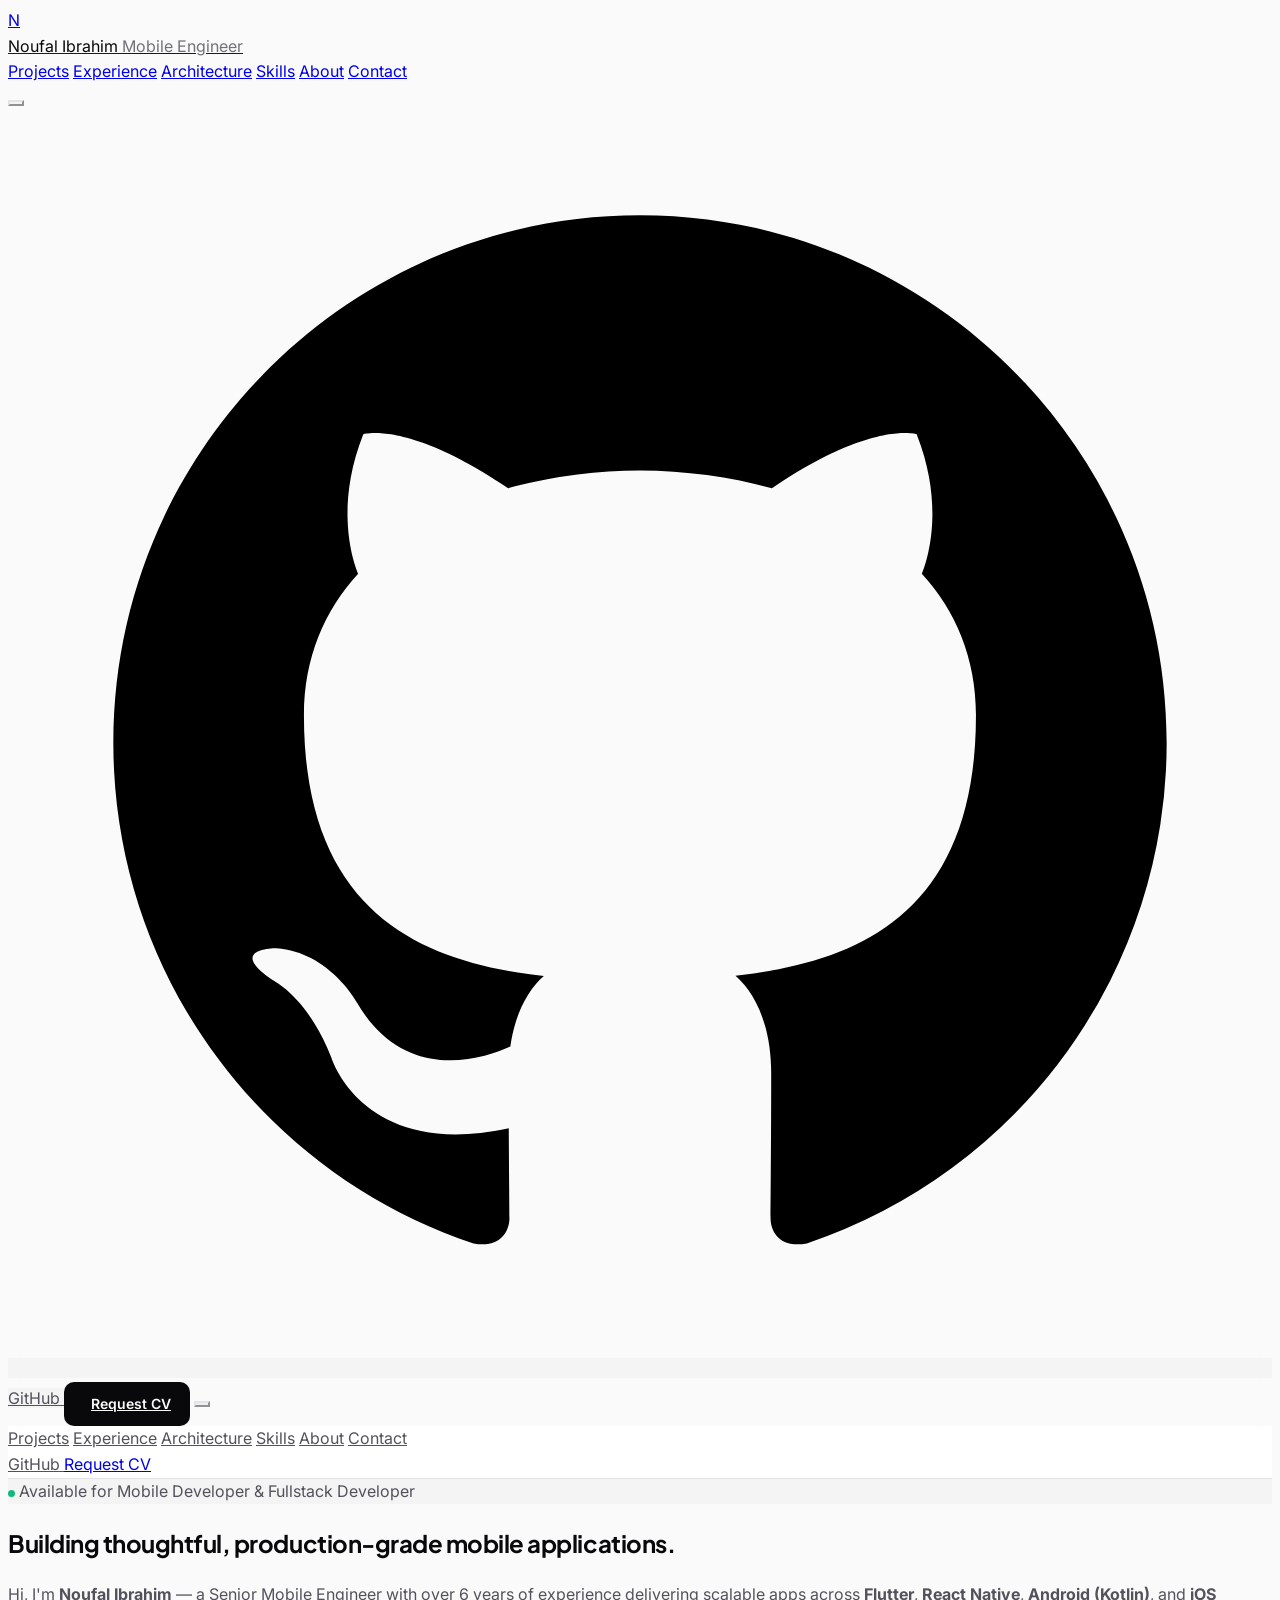
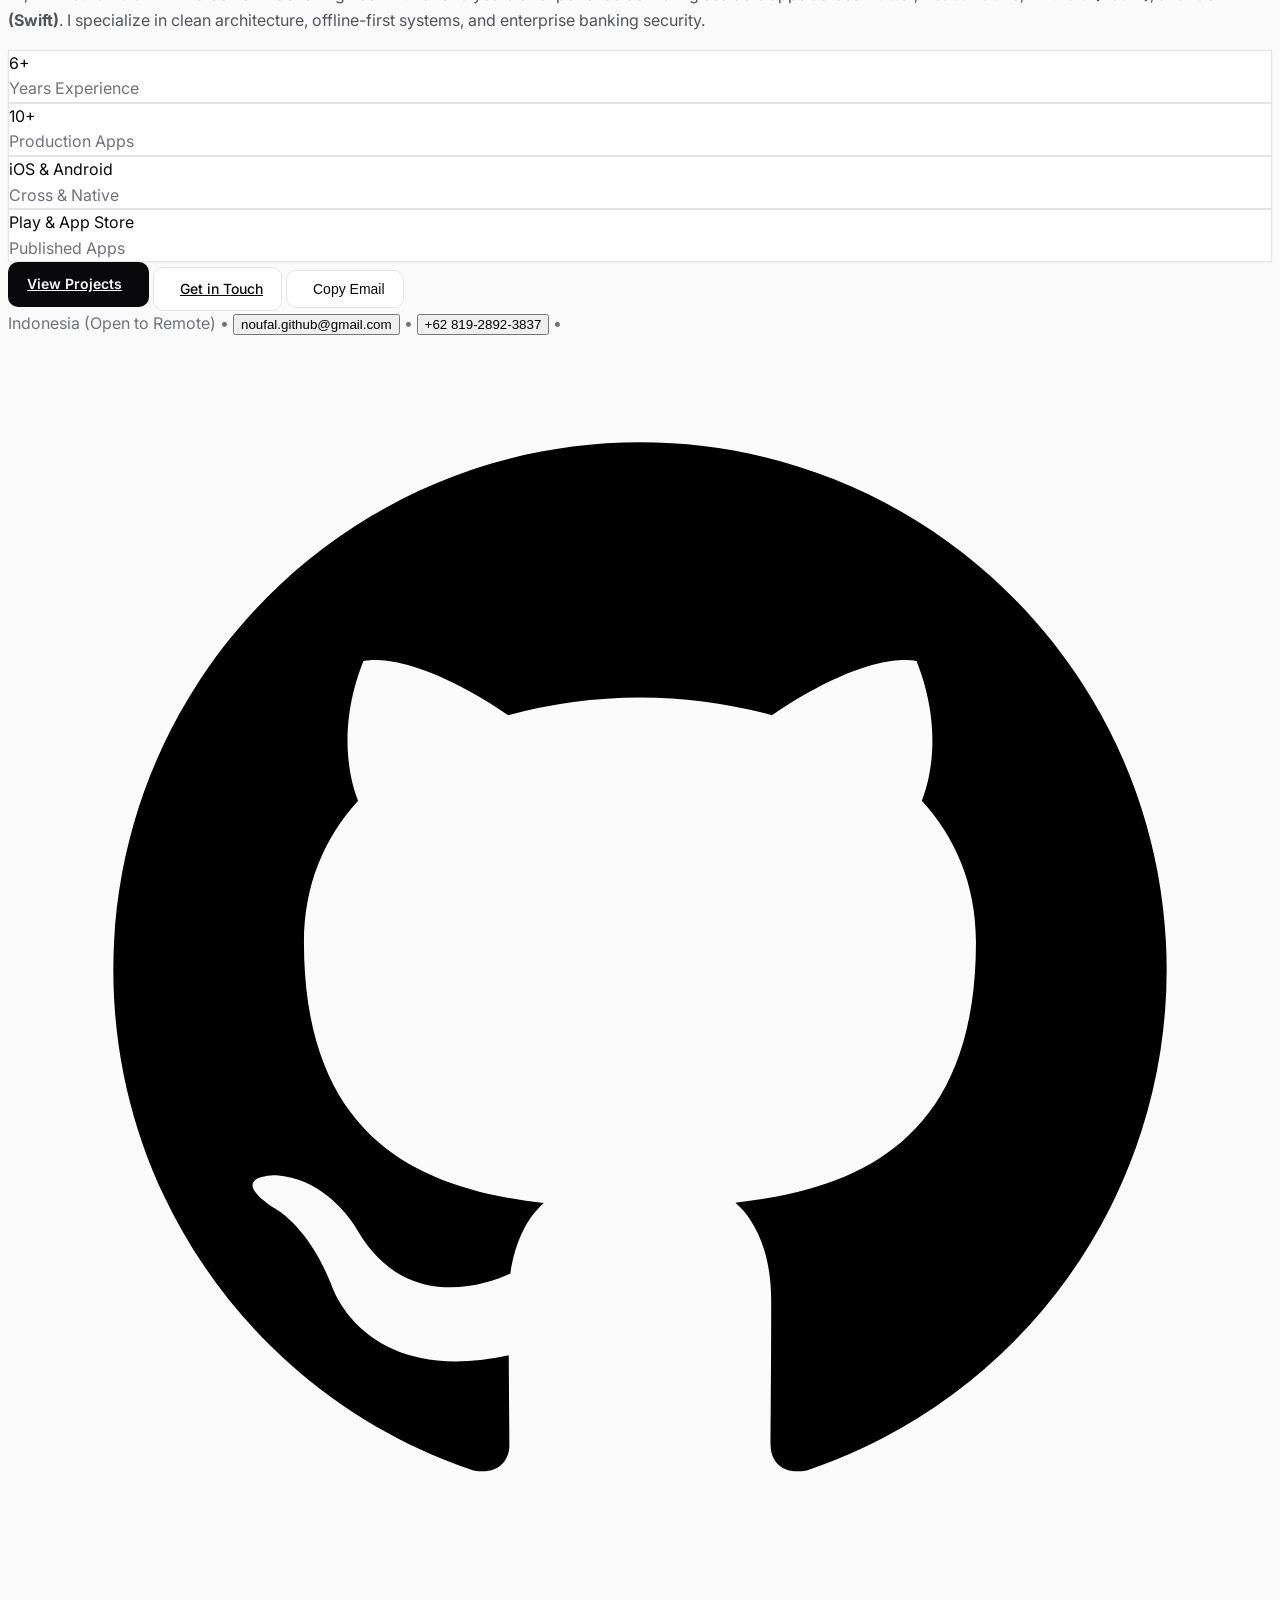
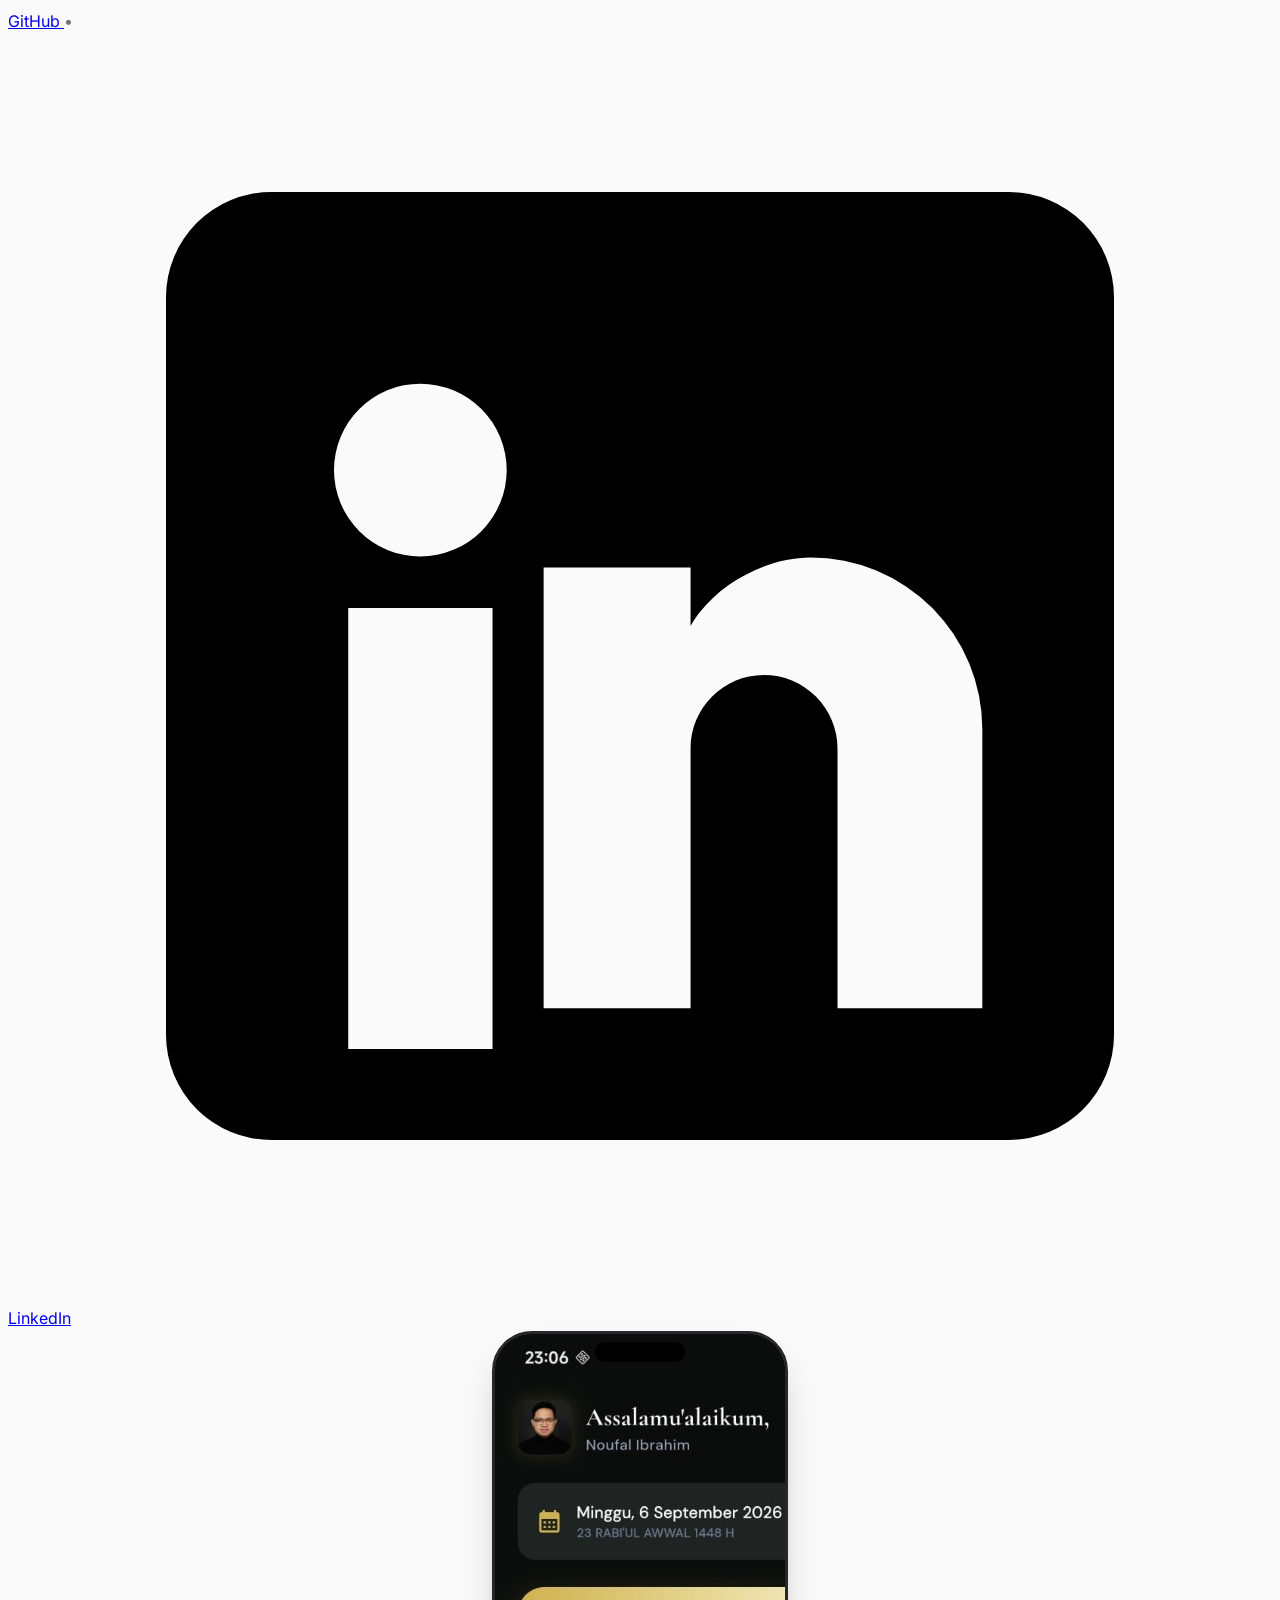
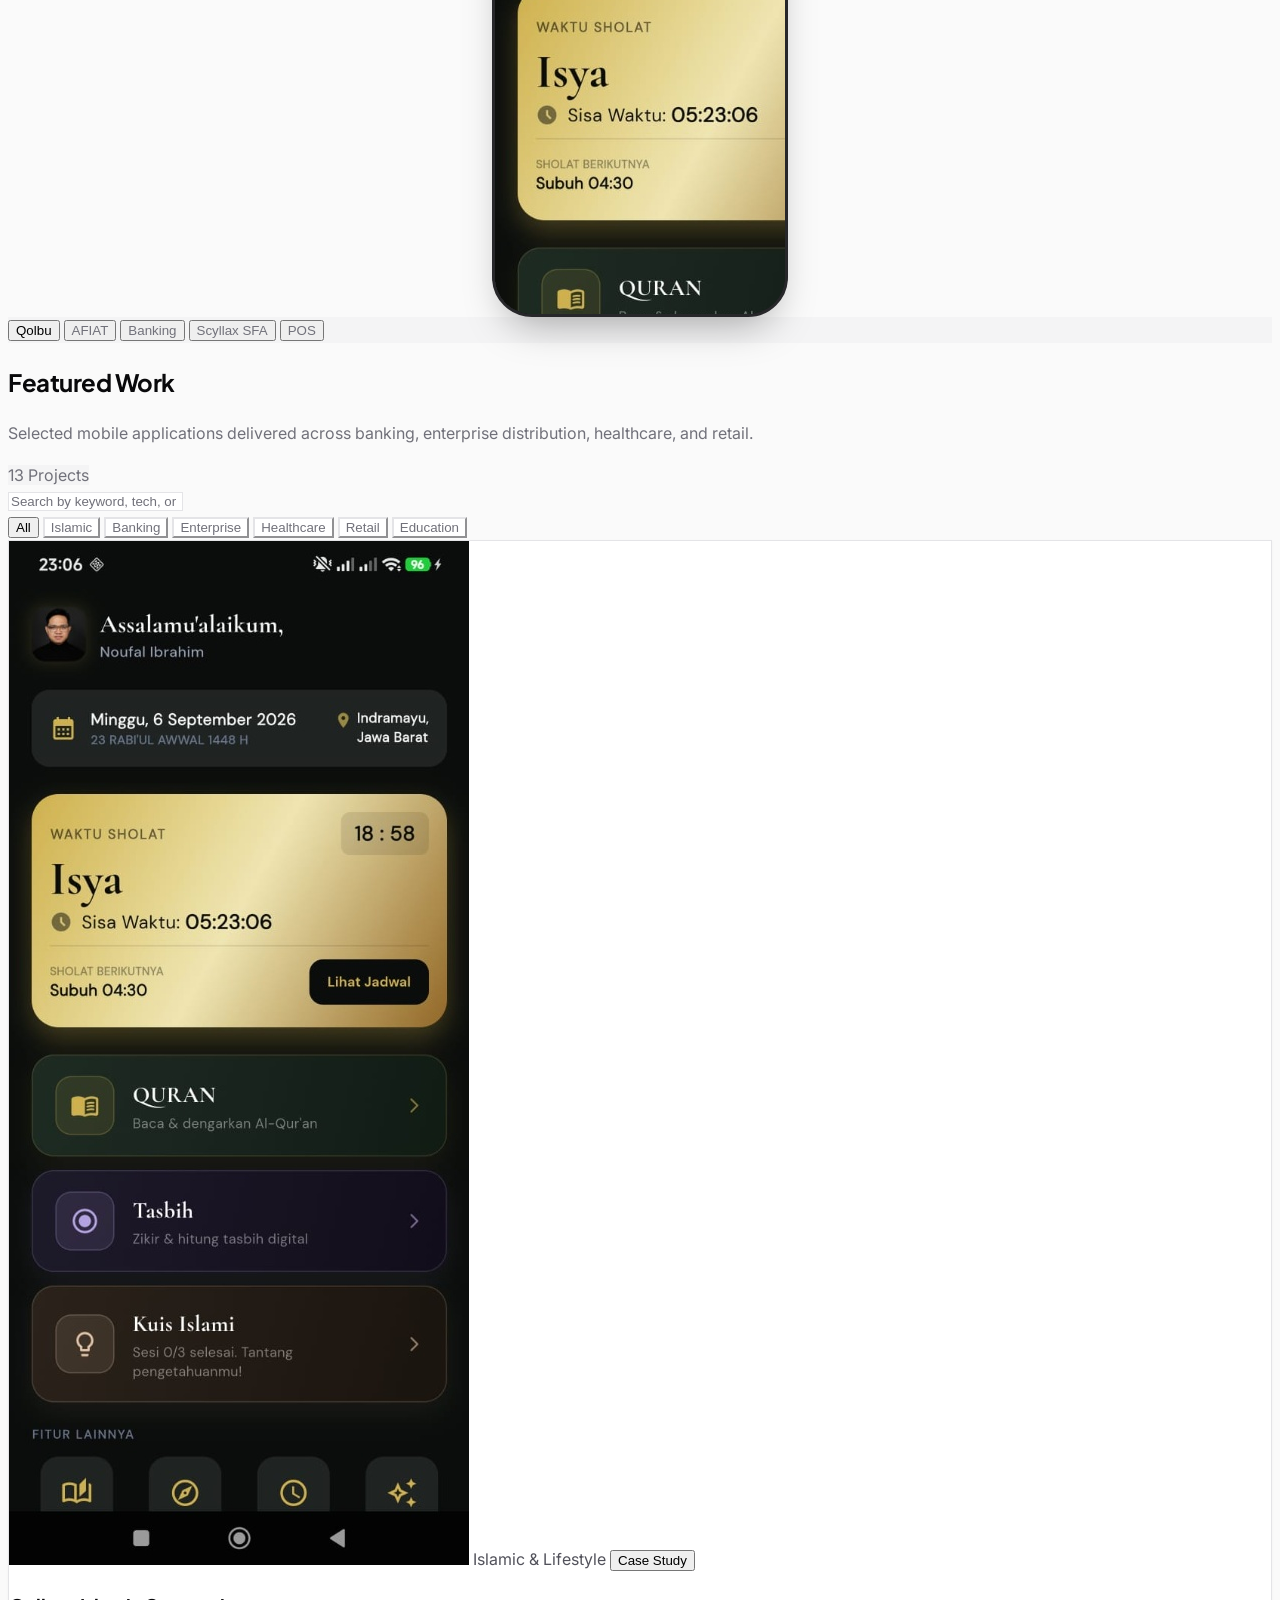
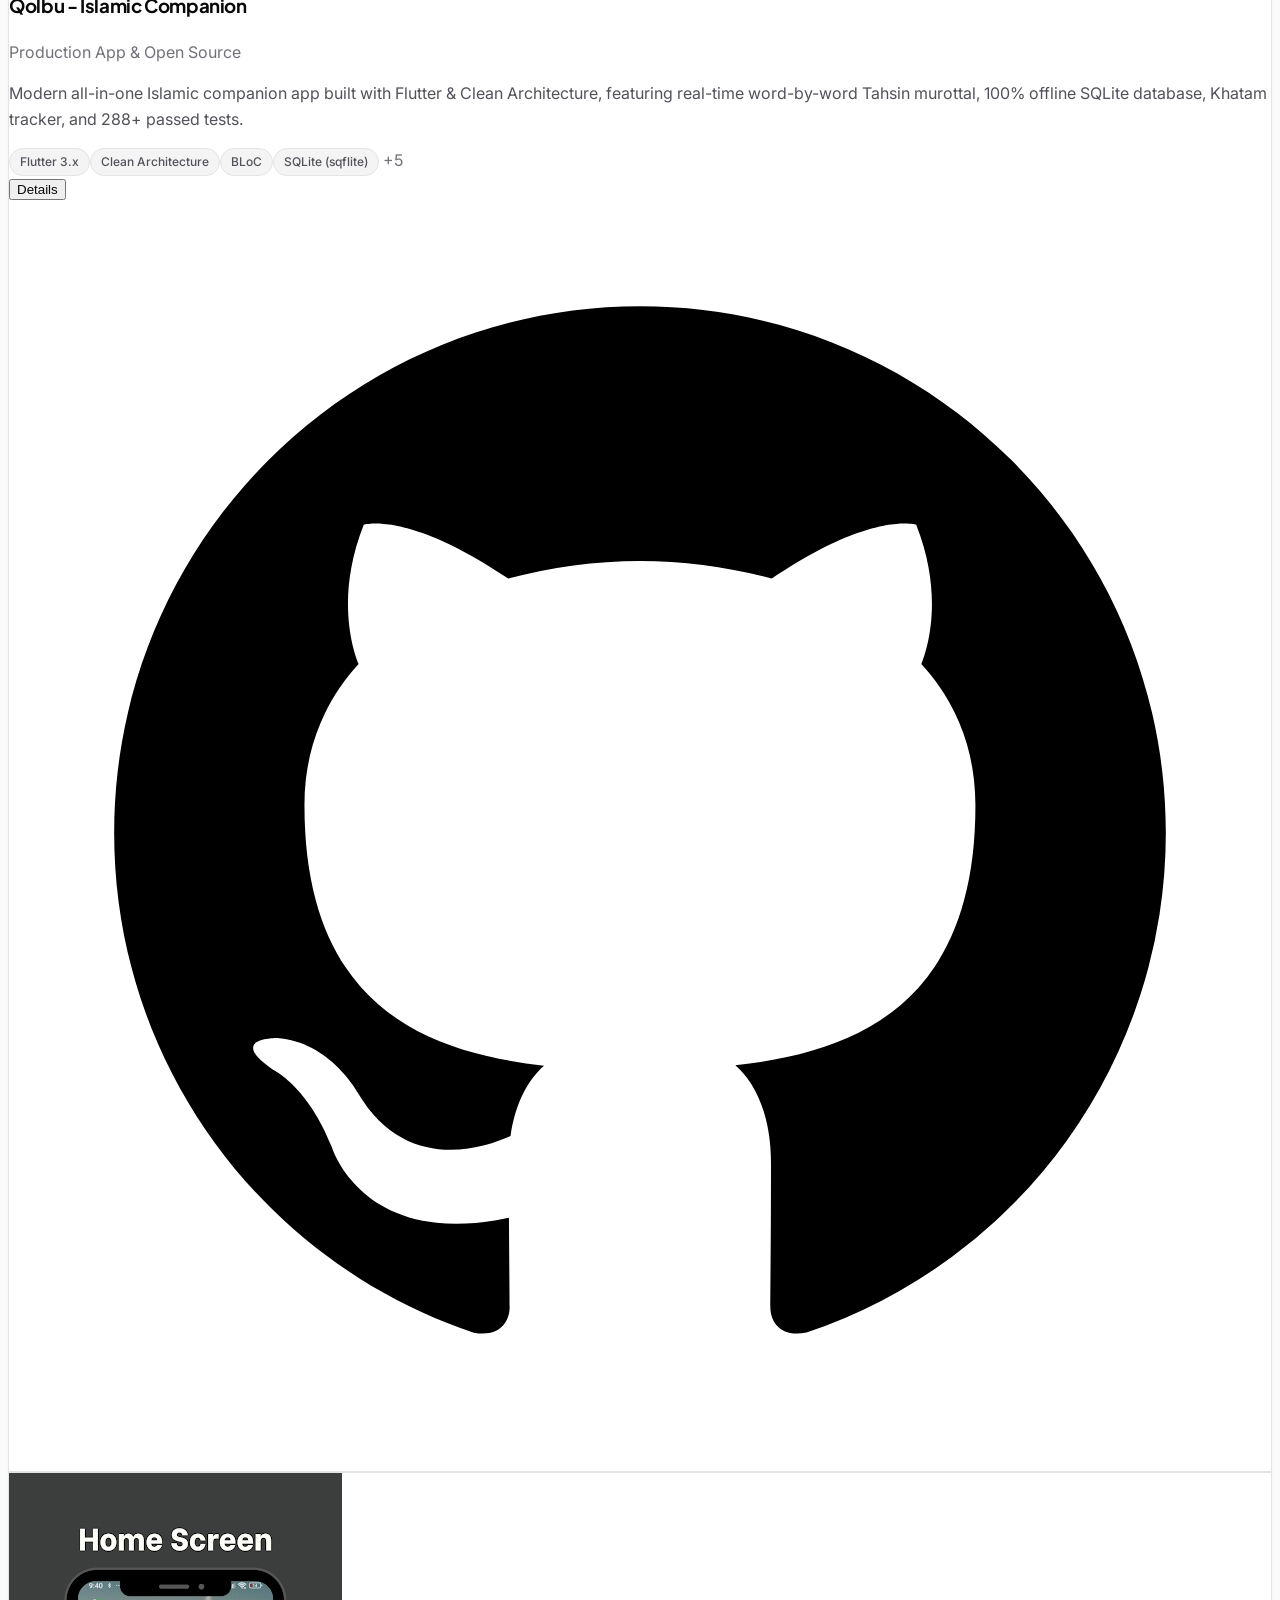
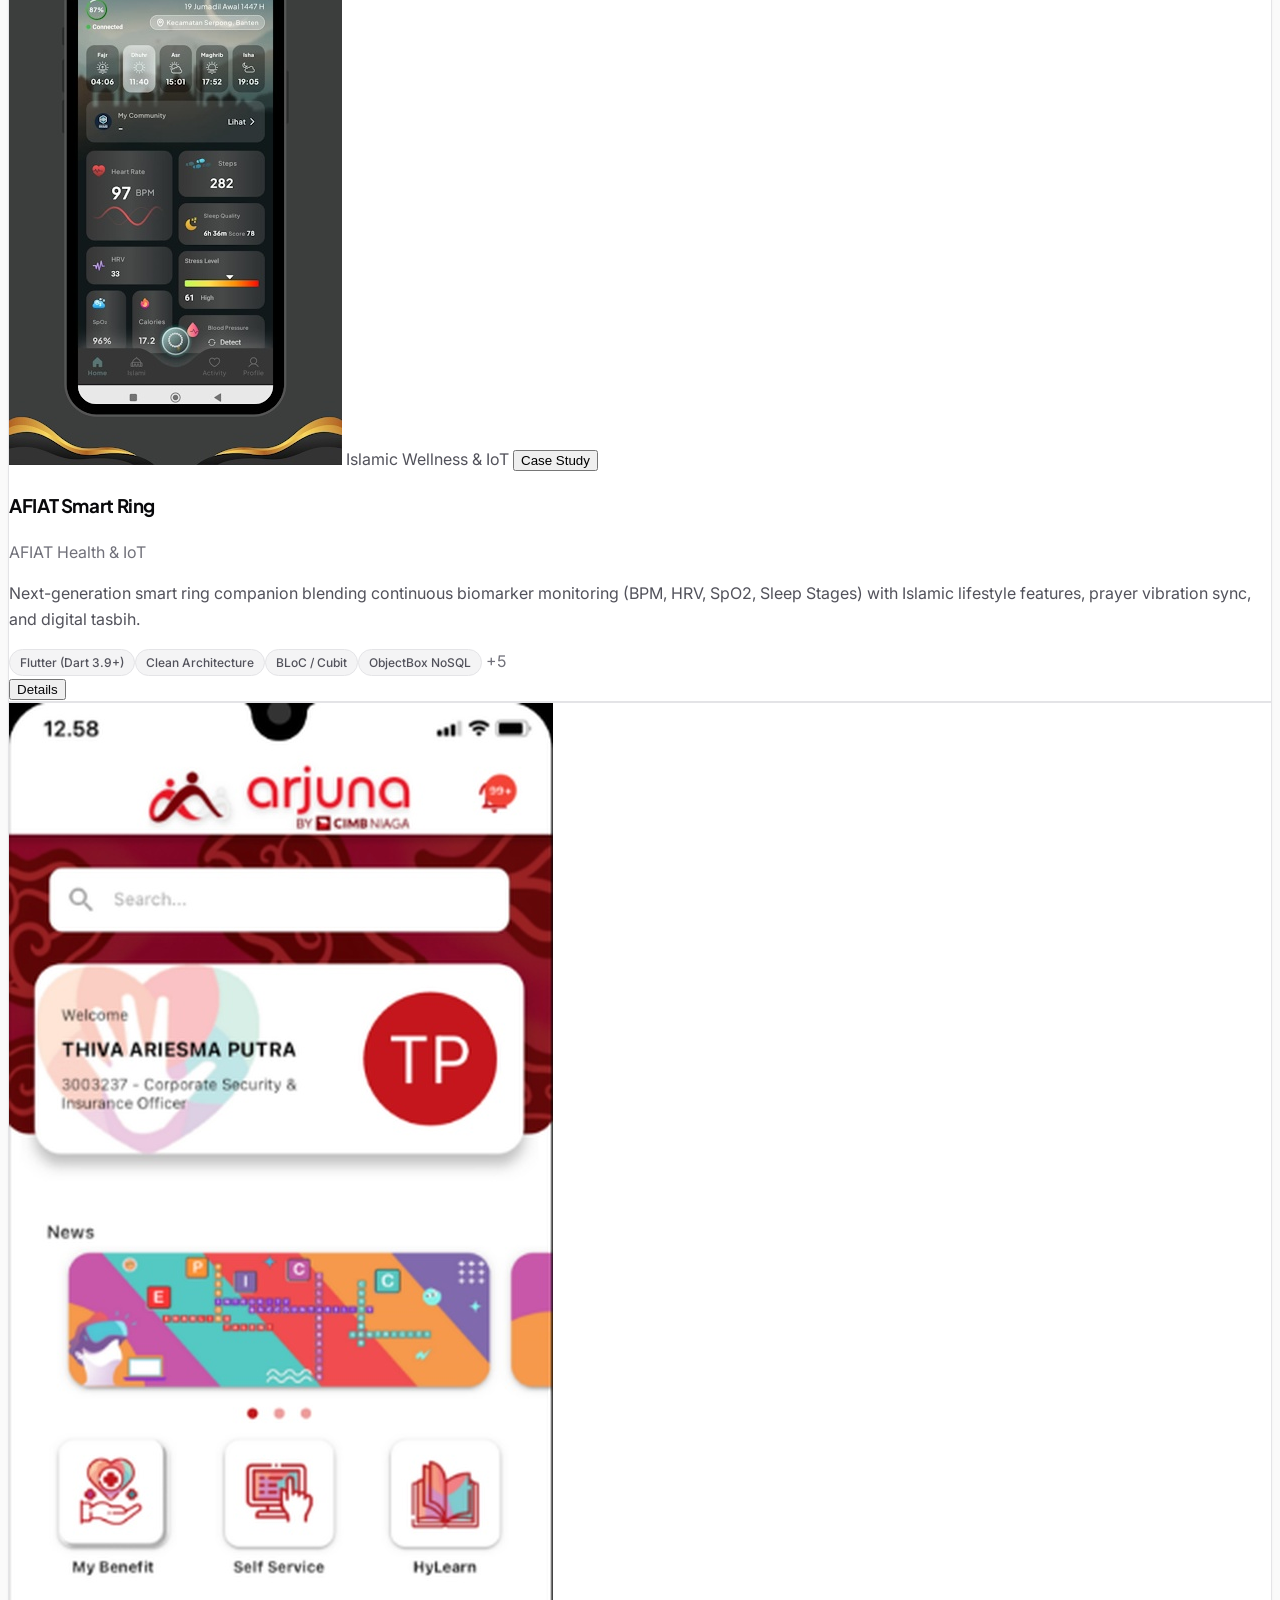
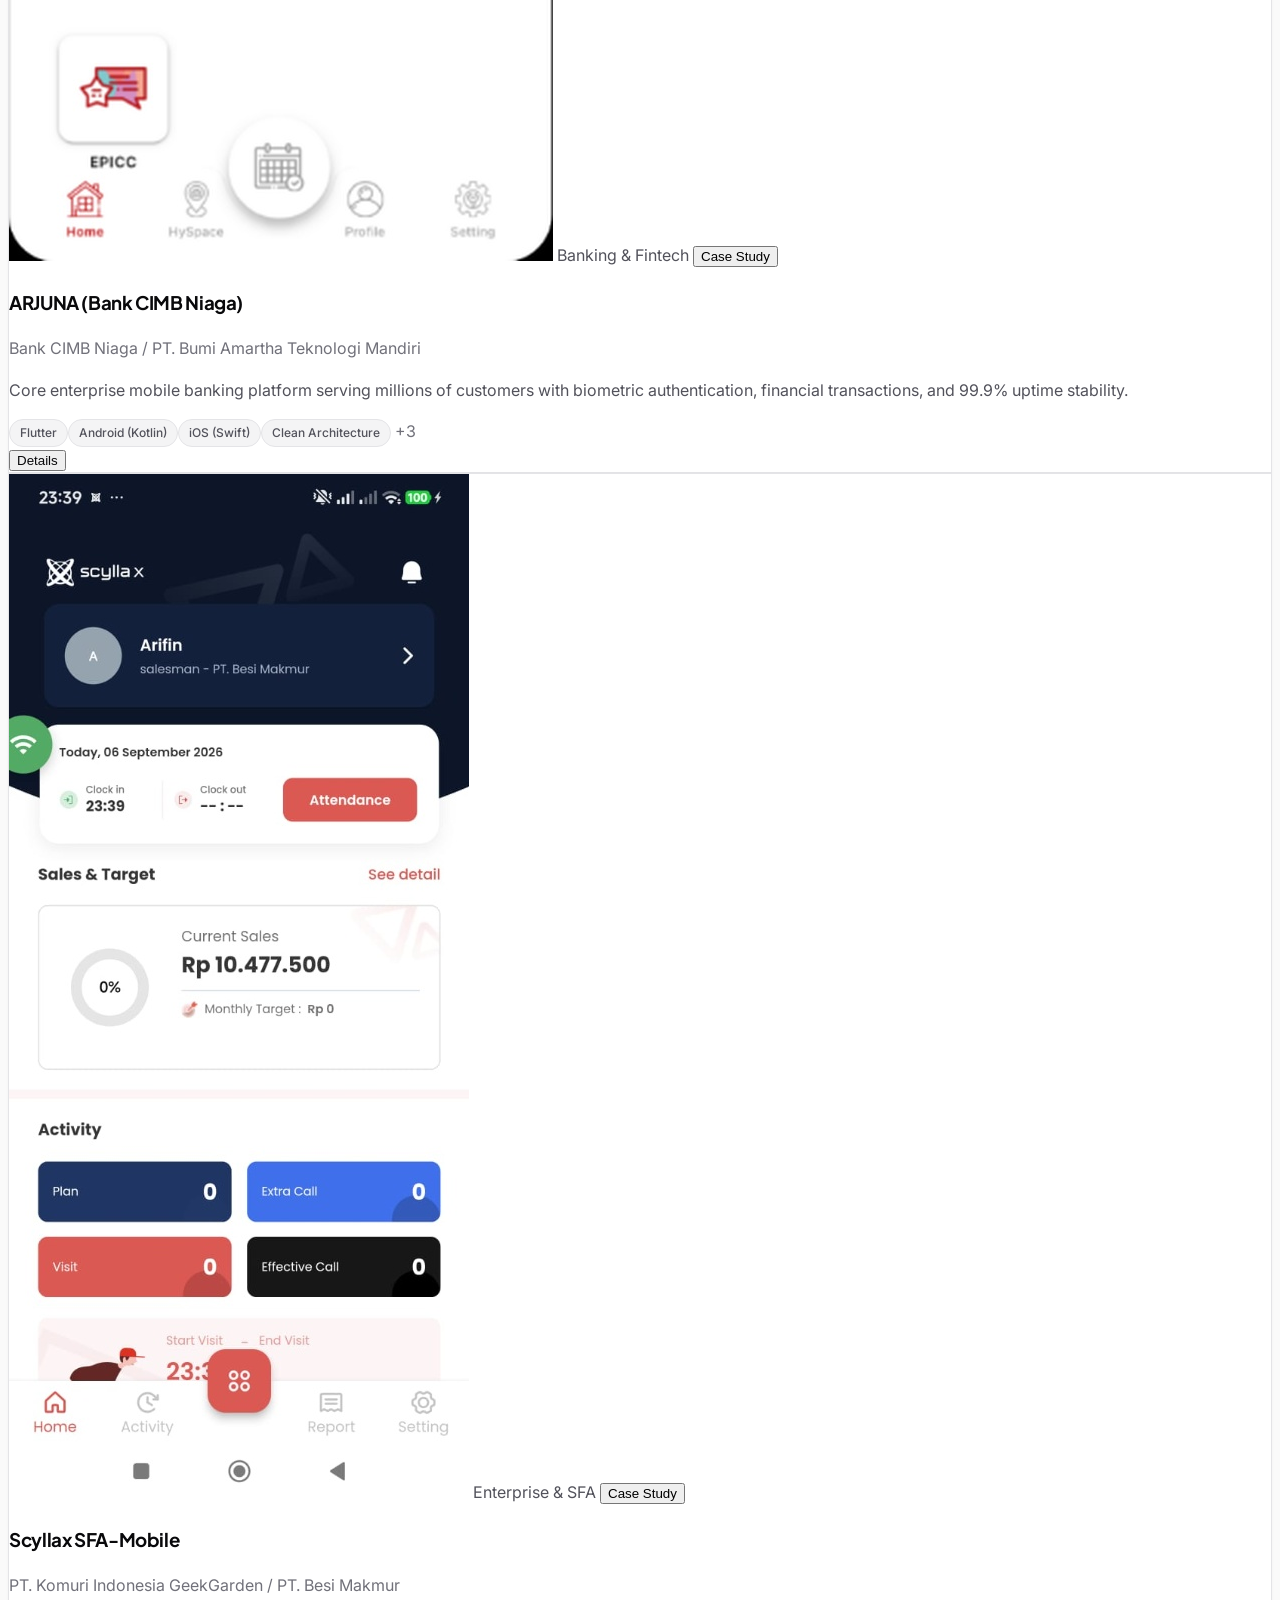
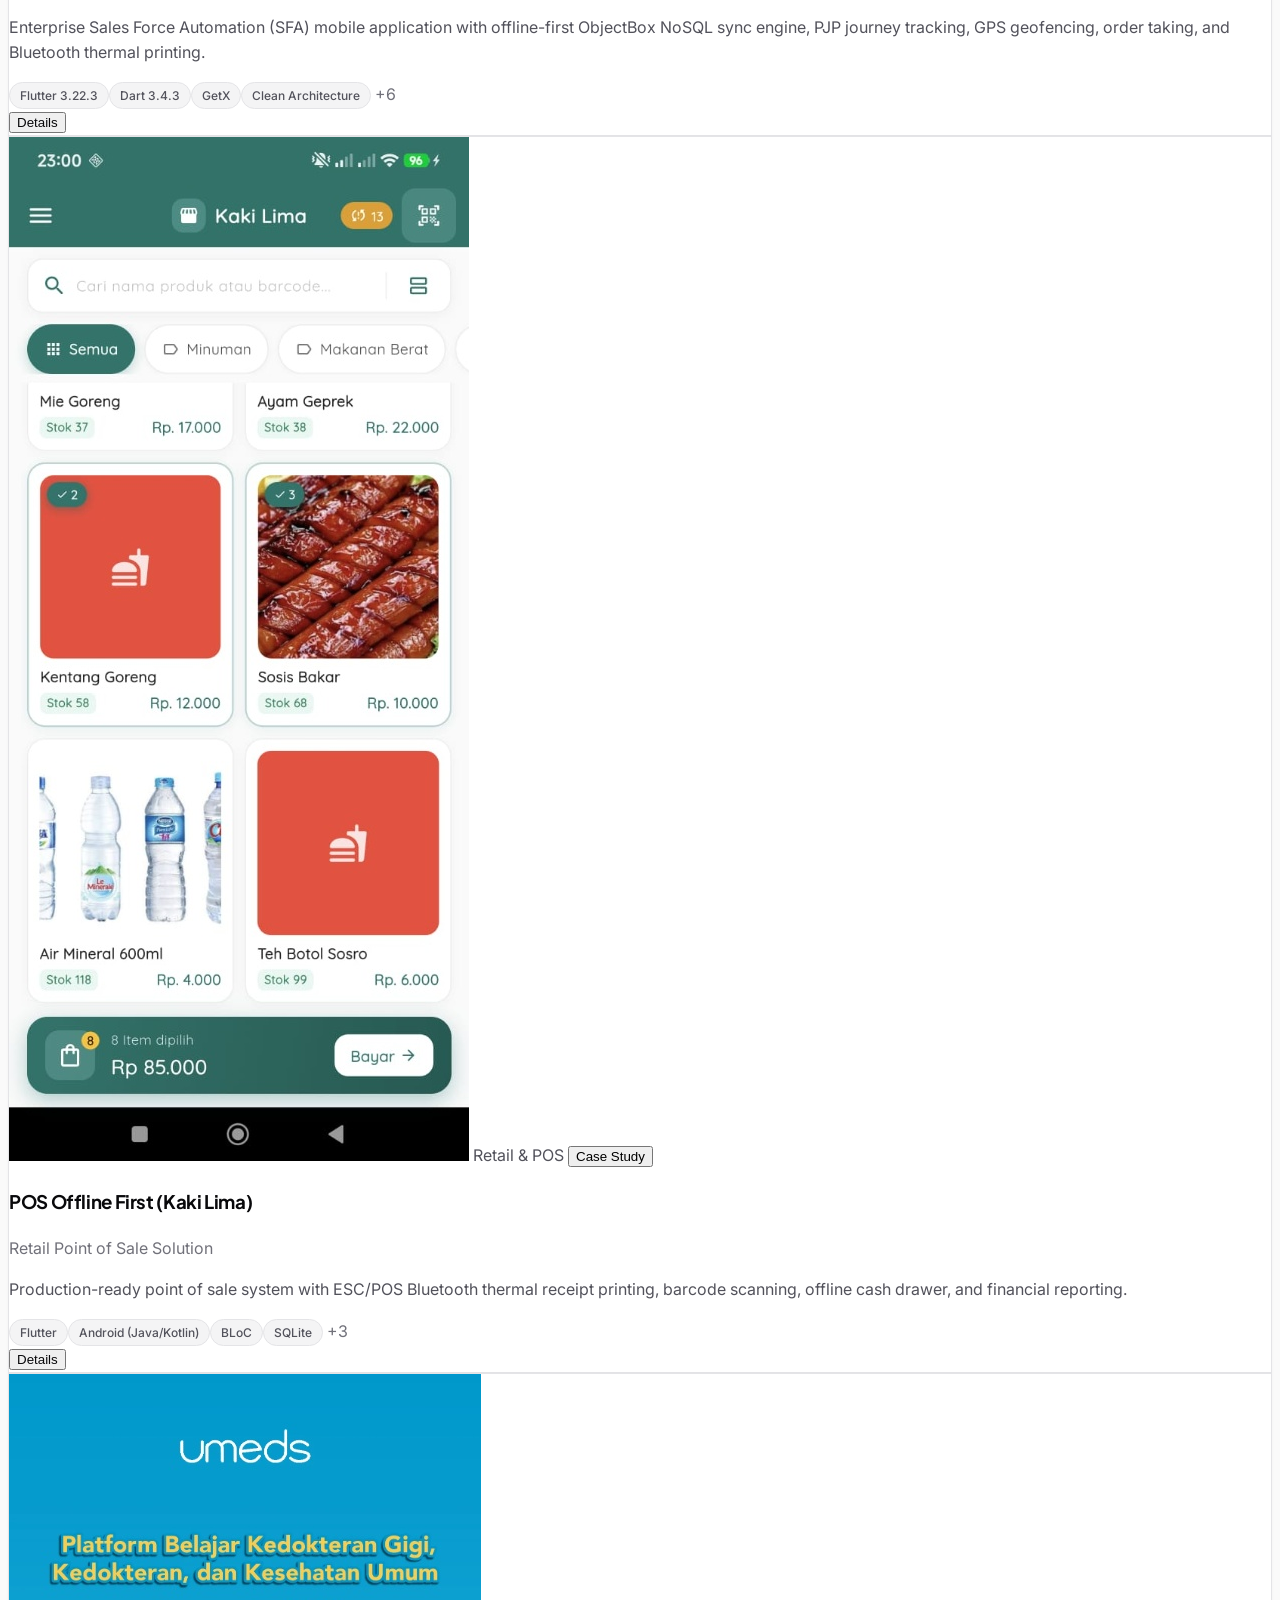
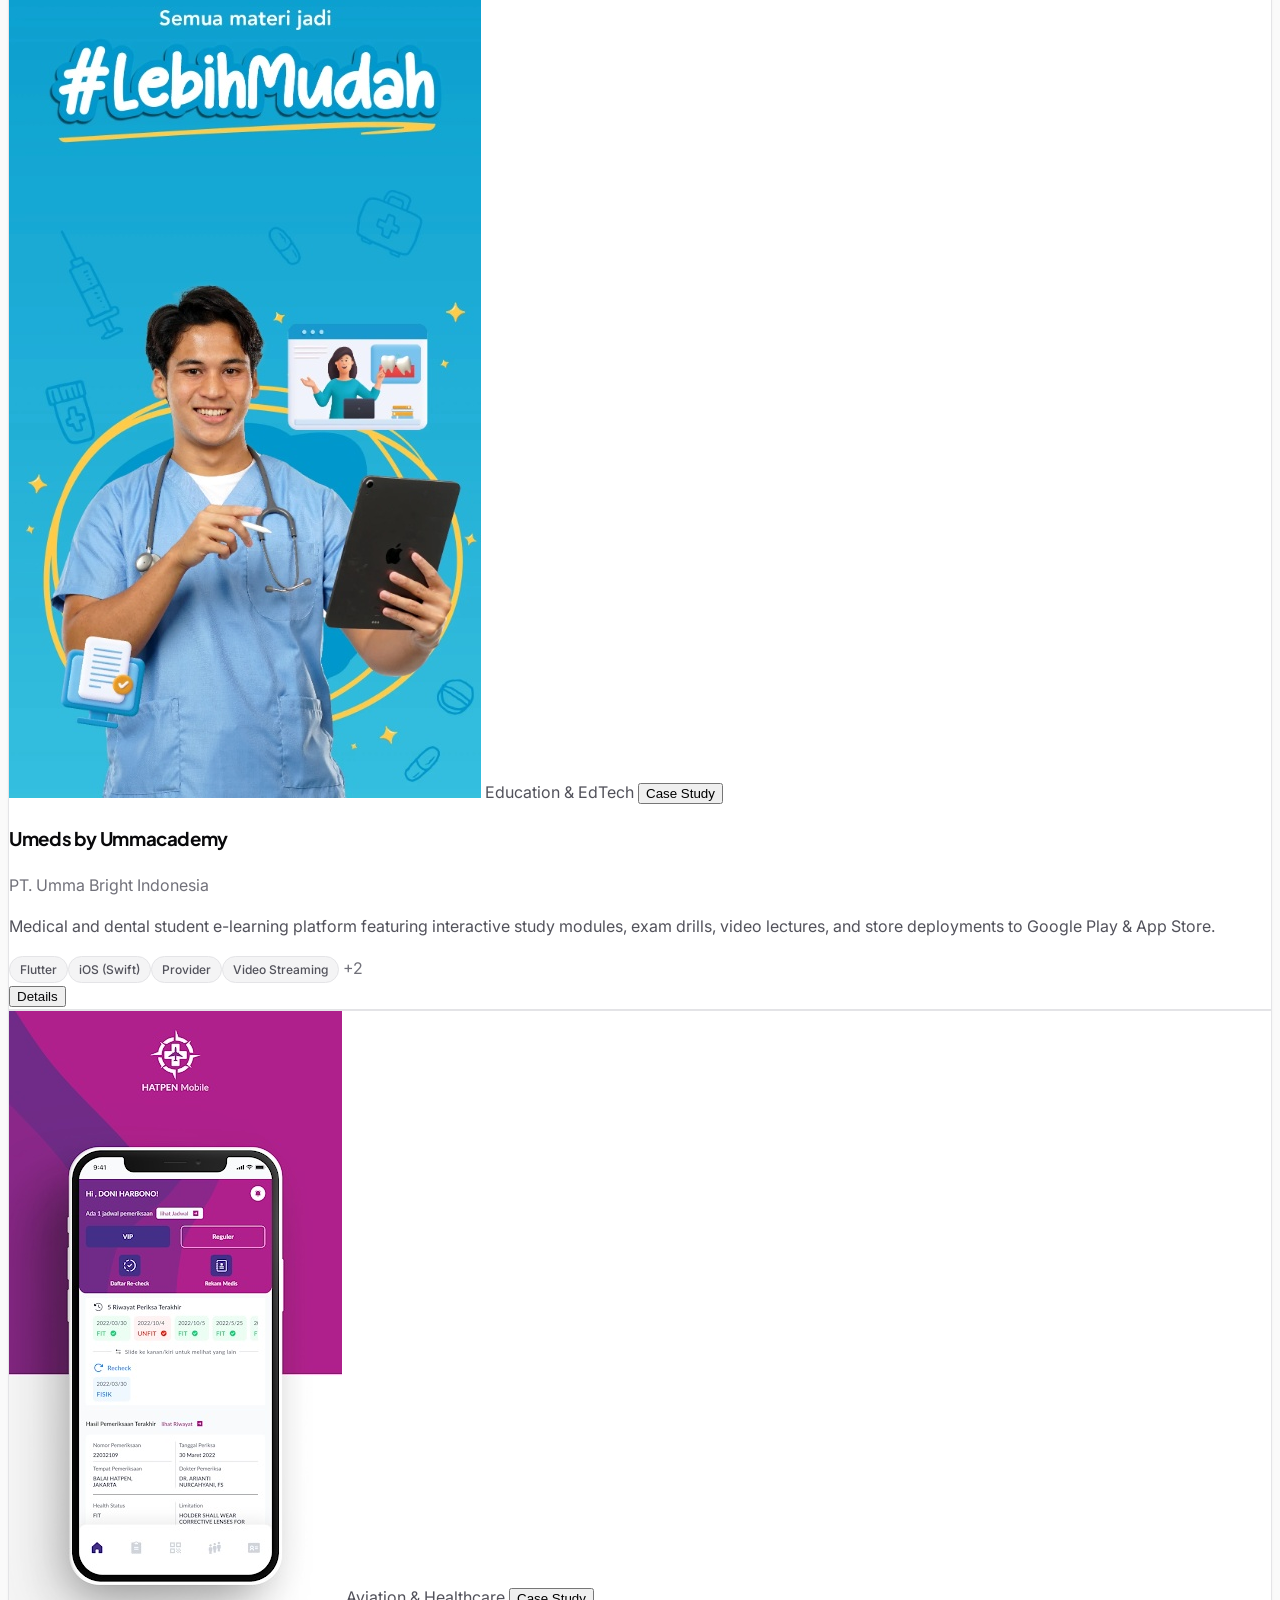
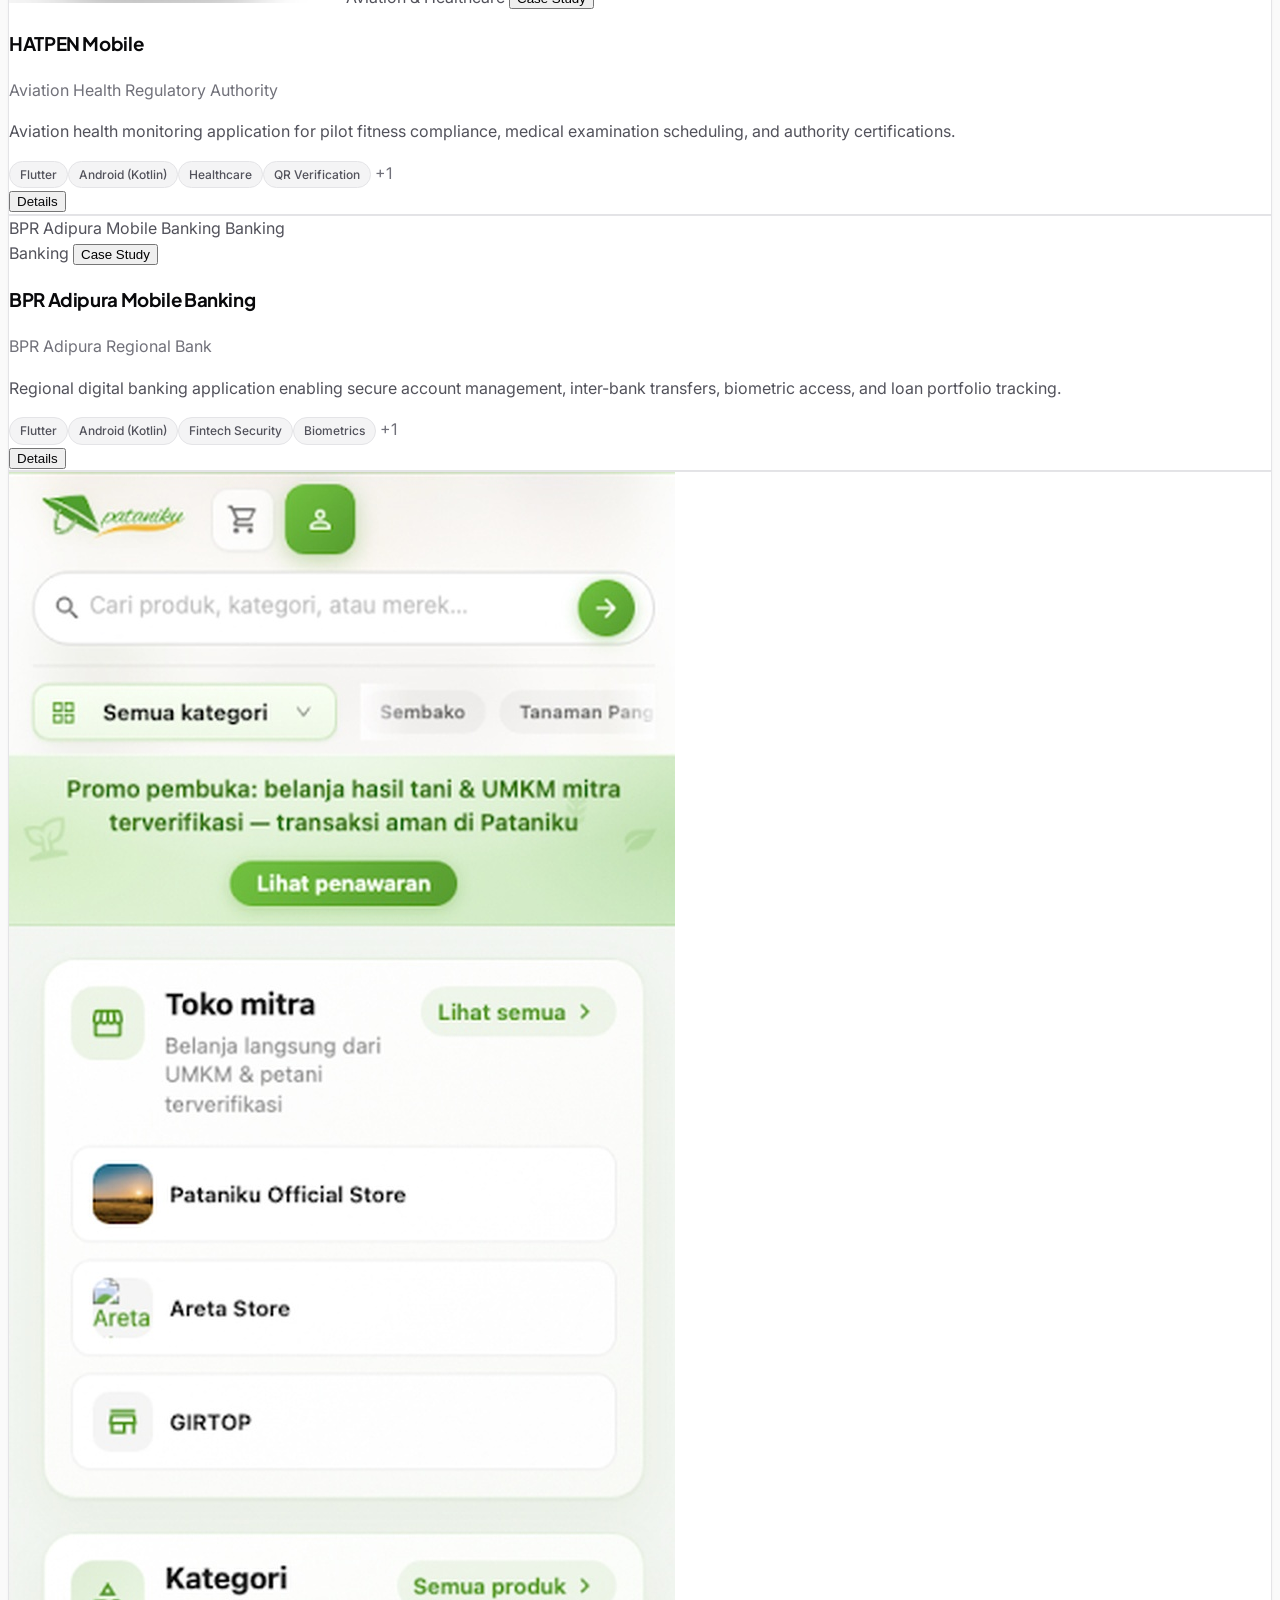
==== commit 87350a50: "feat(portfolio): add authentic POS screenshots and restore social brand SVG icons - Add 4 authentic " ====
--- a/index.html
+++ b/index.html
@@ -126,7 +126,7 @@
 
                     <!-- GitHub Button -->
                     <a href="https://github.com/Noufalgithub" target="_blank" rel="noopener noreferrer" class="hidden sm:inline-flex items-center gap-1.5 px-3 py-1.5 rounded-lg border border-base text-xs font-medium text-secondary hover:text-heading bg-subtle transition-all">
-                        <i data-lucide="github" class="w-3.5 h-3.5"></i>
+                        <svg class="w-3.5 h-3.5 fill-current" viewBox="0 0 24 24" aria-hidden="true"><path fill-rule="evenodd" clip-rule="evenodd" d="M12 2C6.477 2 2 6.484 2 12.017c0 4.425 2.865 8.18 6.839 9.504.5.092.682-.217.682-.483 0-.237-.008-.868-.013-1.703-2.782.605-3.369-1.343-3.369-1.343-.454-1.158-1.11-1.466-1.11-1.466-.908-.62.069-.608.069-.608 1.003.07 1.53 1.032 1.53 1.032.892 1.53 2.341 1.088 2.91.832.092-.647.35-1.088.636-1.338-2.22-.253-4.555-1.113-4.555-4.951 0-1.093.39-1.988 1.029-2.688-.103-.253-.446-1.272.098-2.65 0 0 .84-.27 2.75 1.026A9.564 9.564 0 0112 6.844c.85.004 1.705.115 2.504.337 1.909-1.296 2.747-1.027 2.747-1.027.546 1.379.202 2.398.1 2.651.64.7 1.028 1.595 1.028 2.688 0 3.848-2.339 4.695-4.566 4.943.359.309.678.92.678 1.855 0 1.338-.012 2.419-.012 2.747 0 .268.18.58.688.482A10.019 10.019 0 0022 12.017C22 6.484 17.522 2 12 2z"/></svg>
                         <span>GitHub</span>
                     </a>
 
@@ -242,11 +242,11 @@
                         </button>
                         <span>•</span>
                         <a href="https://github.com/Noufalgithub" target="_blank" rel="noopener noreferrer" class="hover:text-heading transition-colors flex items-center gap-1">
-                            <i data-lucide="github" class="w-3.5 h-3.5"></i> GitHub
+                            <svg class="w-3.5 h-3.5 fill-current" viewBox="0 0 24 24" aria-hidden="true"><path fill-rule="evenodd" clip-rule="evenodd" d="M12 2C6.477 2 2 6.484 2 12.017c0 4.425 2.865 8.18 6.839 9.504.5.092.682-.217.682-.483 0-.237-.008-.868-.013-1.703-2.782.605-3.369-1.343-3.369-1.343-.454-1.158-1.11-1.466-1.11-1.466-.908-.62.069-.608.069-.608 1.003.07 1.53 1.032 1.53 1.032.892 1.53 2.341 1.088 2.91.832.092-.647.35-1.088.636-1.338-2.22-.253-4.555-1.113-4.555-4.951 0-1.093.39-1.988 1.029-2.688-.103-.253-.446-1.272.098-2.65 0 0 .84-.27 2.75 1.026A9.564 9.564 0 0112 6.844c.85.004 1.705.115 2.504.337 1.909-1.296 2.747-1.027 2.747-1.027.546 1.379.202 2.398.1 2.651.64.7 1.028 1.595 1.028 2.688 0 3.848-2.339 4.695-4.566 4.943.359.309.678.92.678 1.855 0 1.338-.012 2.419-.012 2.747 0 .268.18.58.688.482A10.019 10.019 0 0022 12.017C22 6.484 17.522 2 12 2z"/></svg> GitHub
                         </a>
                         <span>•</span>
                         <a href="https://linkedin.com/in/noufal-ibrahim-93b718147" target="_blank" rel="noopener noreferrer" class="hover:text-heading transition-colors flex items-center gap-1">
-                            <i data-lucide="linkedin" class="w-3.5 h-3.5"></i> LinkedIn
+                            <svg class="w-3.5 h-3.5 fill-current" viewBox="0 0 24 24" aria-hidden="true"><path d="M19 3a2 2 0 0 1 2 2v14a2 2 0 0 1-2 2H5a2 2 0 0 1-2-2V5a2 2 0 0 1 2-2h14m-.5 15.5v-5.3a3.26 3.26 0 0 0-3.26-3.26c-.85 0-1.84.52-2.28 1.3v-1.11h-2.79v8.37h2.79v-4.93c0-.77.62-1.4 1.39-1.4a1.4 1.4 0 0 1 1.4 1.4v4.93h2.75M6.46 10.9v8.37H9.2V10.9H6.46M7.83 6.64a1.64 1.64 0 1 0 0 3.28 1.64 1.64 0 0 0 0-3.28z"/></svg> LinkedIn
                         </a>
                     </div>
                 </div>
@@ -643,11 +643,11 @@
                         <span>Send Email</span>
                     </a>
                     <a href="https://linkedin.com/in/noufal-ibrahim-93b718147" target="_blank" rel="noopener noreferrer" class="btn-outline text-xs py-2 px-4">
-                        <i data-lucide="linkedin" class="w-3.5 h-3.5"></i>
+                        <svg class="w-3.5 h-3.5 fill-current" viewBox="0 0 24 24" aria-hidden="true"><path d="M19 3a2 2 0 0 1 2 2v14a2 2 0 0 1-2 2H5a2 2 0 0 1-2-2V5a2 2 0 0 1 2-2h14m-.5 15.5v-5.3a3.26 3.26 0 0 0-3.26-3.26c-.85 0-1.84.52-2.28 1.3v-1.11h-2.79v8.37h2.79v-4.93c0-.77.62-1.4 1.39-1.4a1.4 1.4 0 0 1 1.4 1.4v4.93h2.75M6.46 10.9v8.37H9.2V10.9H6.46M7.83 6.64a1.64 1.64 0 1 0 0 3.28 1.64 1.64 0 0 0 0-3.28z"/></svg>
                         <span>LinkedIn</span>
                     </a>
                     <a href="https://github.com/Noufalgithub" target="_blank" rel="noopener noreferrer" class="btn-outline text-xs py-2 px-4">
-                        <i data-lucide="github" class="w-3.5 h-3.5"></i>
+                        <svg class="w-3.5 h-3.5 fill-current" viewBox="0 0 24 24" aria-hidden="true"><path fill-rule="evenodd" clip-rule="evenodd" d="M12 2C6.477 2 2 6.484 2 12.017c0 4.425 2.865 8.18 6.839 9.504.5.092.682-.217.682-.483 0-.237-.008-.868-.013-1.703-2.782.605-3.369-1.343-3.369-1.343-.454-1.158-1.11-1.466-1.11-1.466-.908-.62.069-.608.069-.608 1.003.07 1.53 1.032 1.53 1.032.892 1.53 2.341 1.088 2.91.832.092-.647.35-1.088.636-1.338-2.22-.253-4.555-1.113-4.555-4.951 0-1.093.39-1.988 1.029-2.688-.103-.253-.446-1.272.098-2.65 0 0 .84-.27 2.75 1.026A9.564 9.564 0 0112 6.844c.85.004 1.705.115 2.504.337 1.909-1.296 2.747-1.027 2.747-1.027.546 1.379.202 2.398.1 2.651.64.7 1.028 1.595 1.028 2.688 0 3.848-2.339 4.695-4.566 4.943.359.309.678.92.678 1.855 0 1.338-.012 2.419-.012 2.747 0 .268.18.58.688.482A10.019 10.019 0 0022 12.017C22 6.484 17.522 2 12 2z"/></svg>
                         <span>GitHub</span>
                     </a>
                 </div>
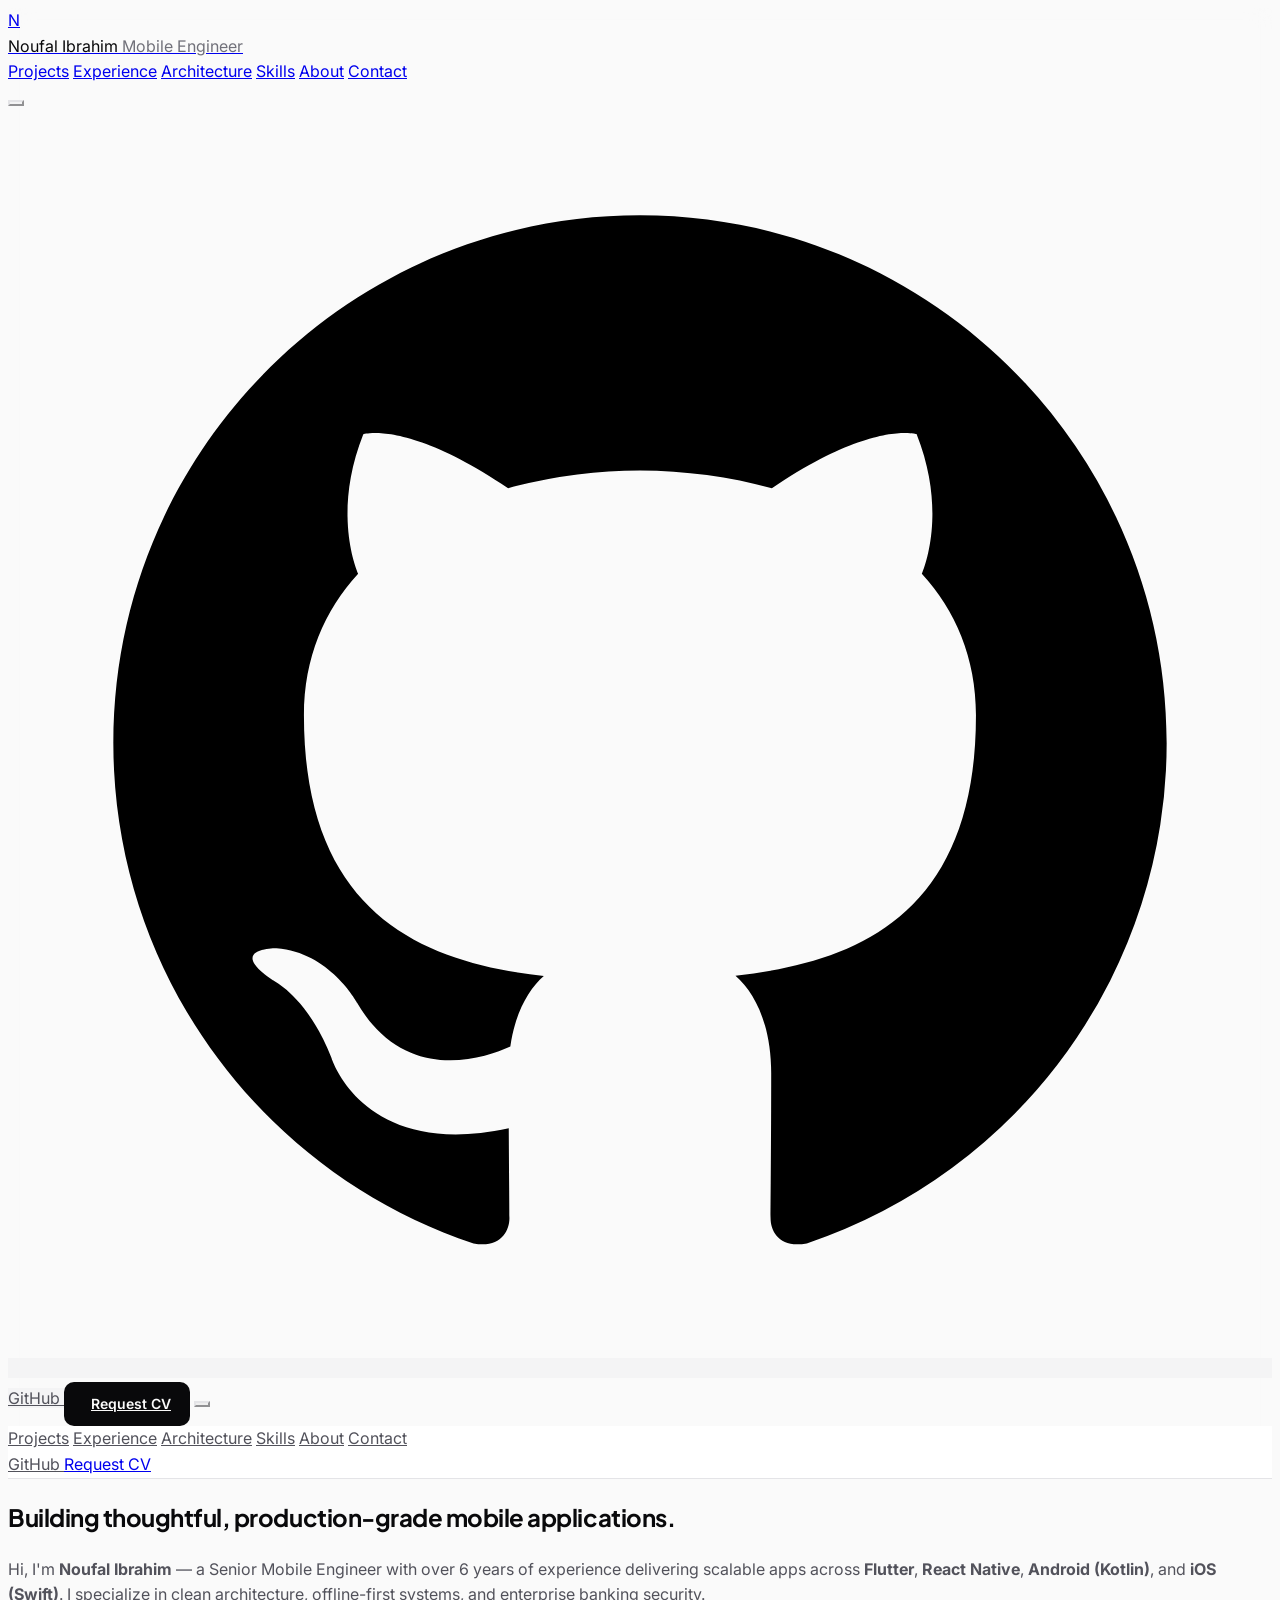
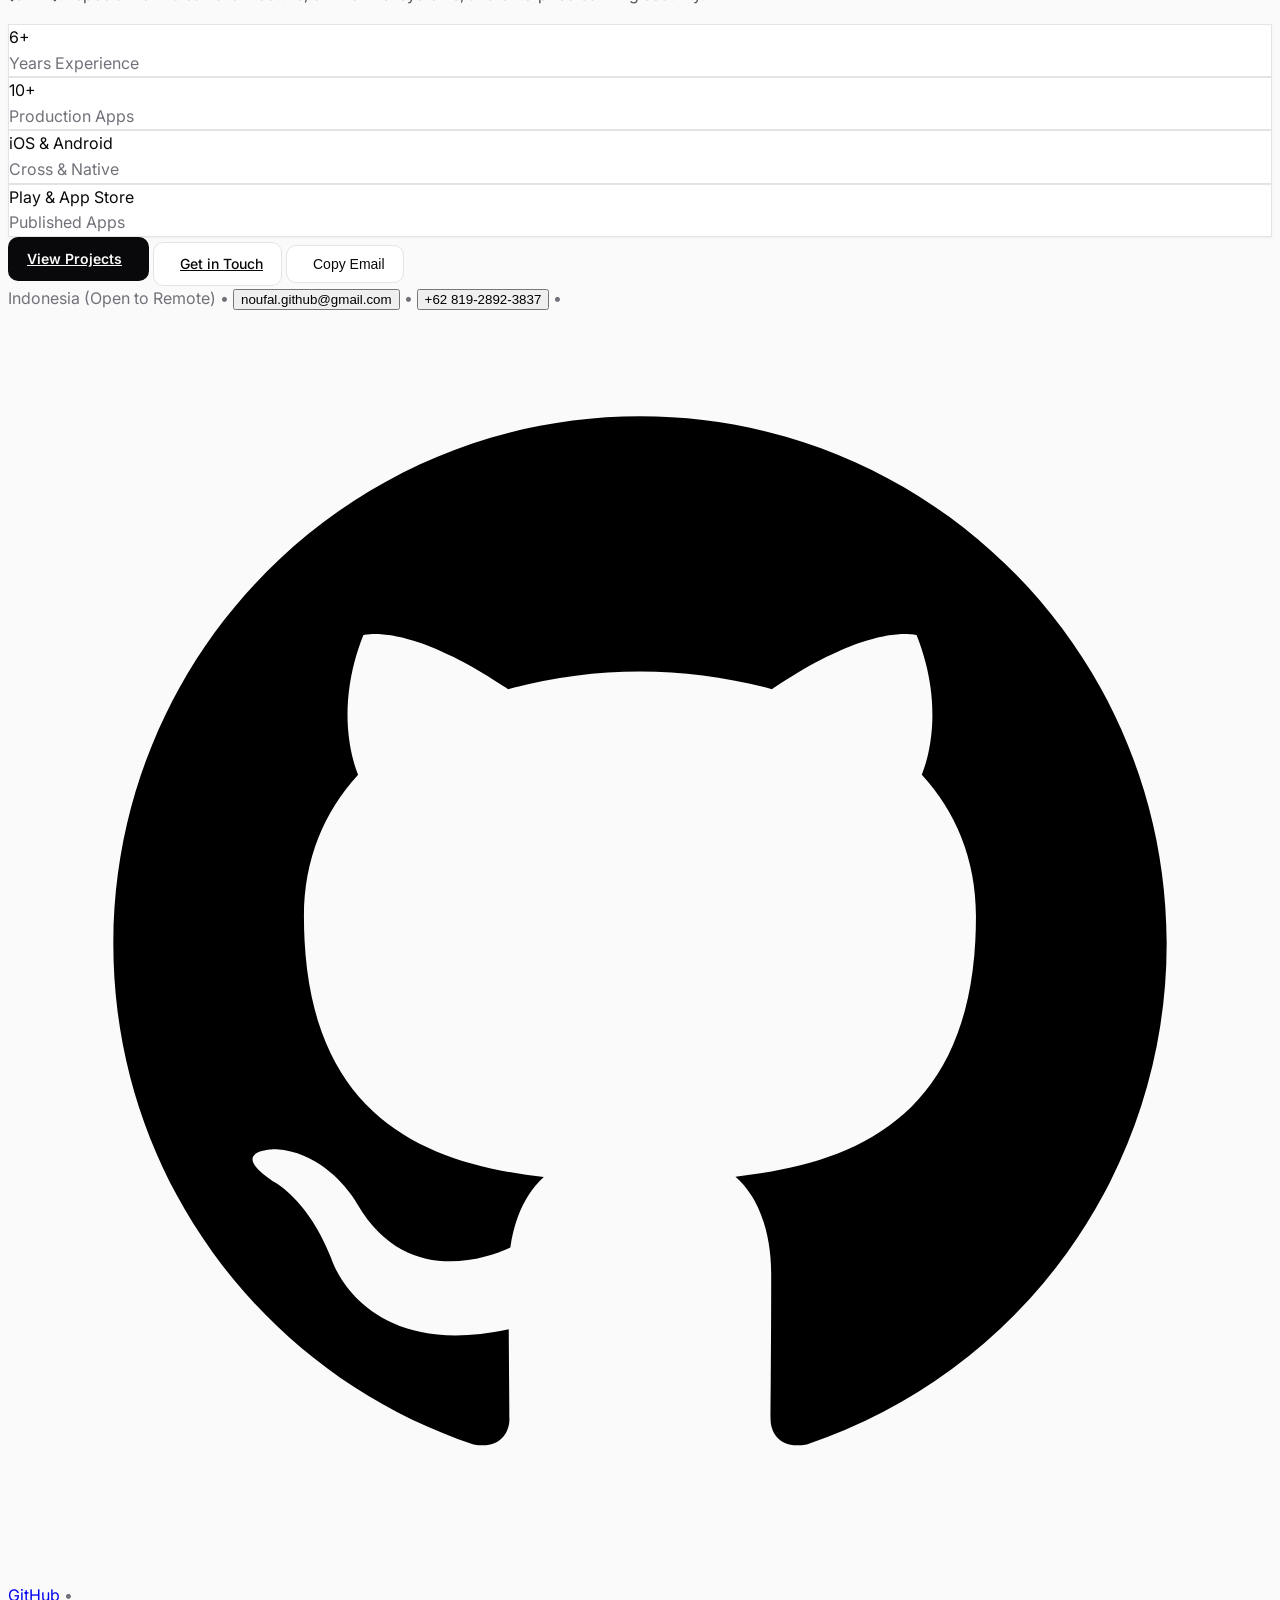
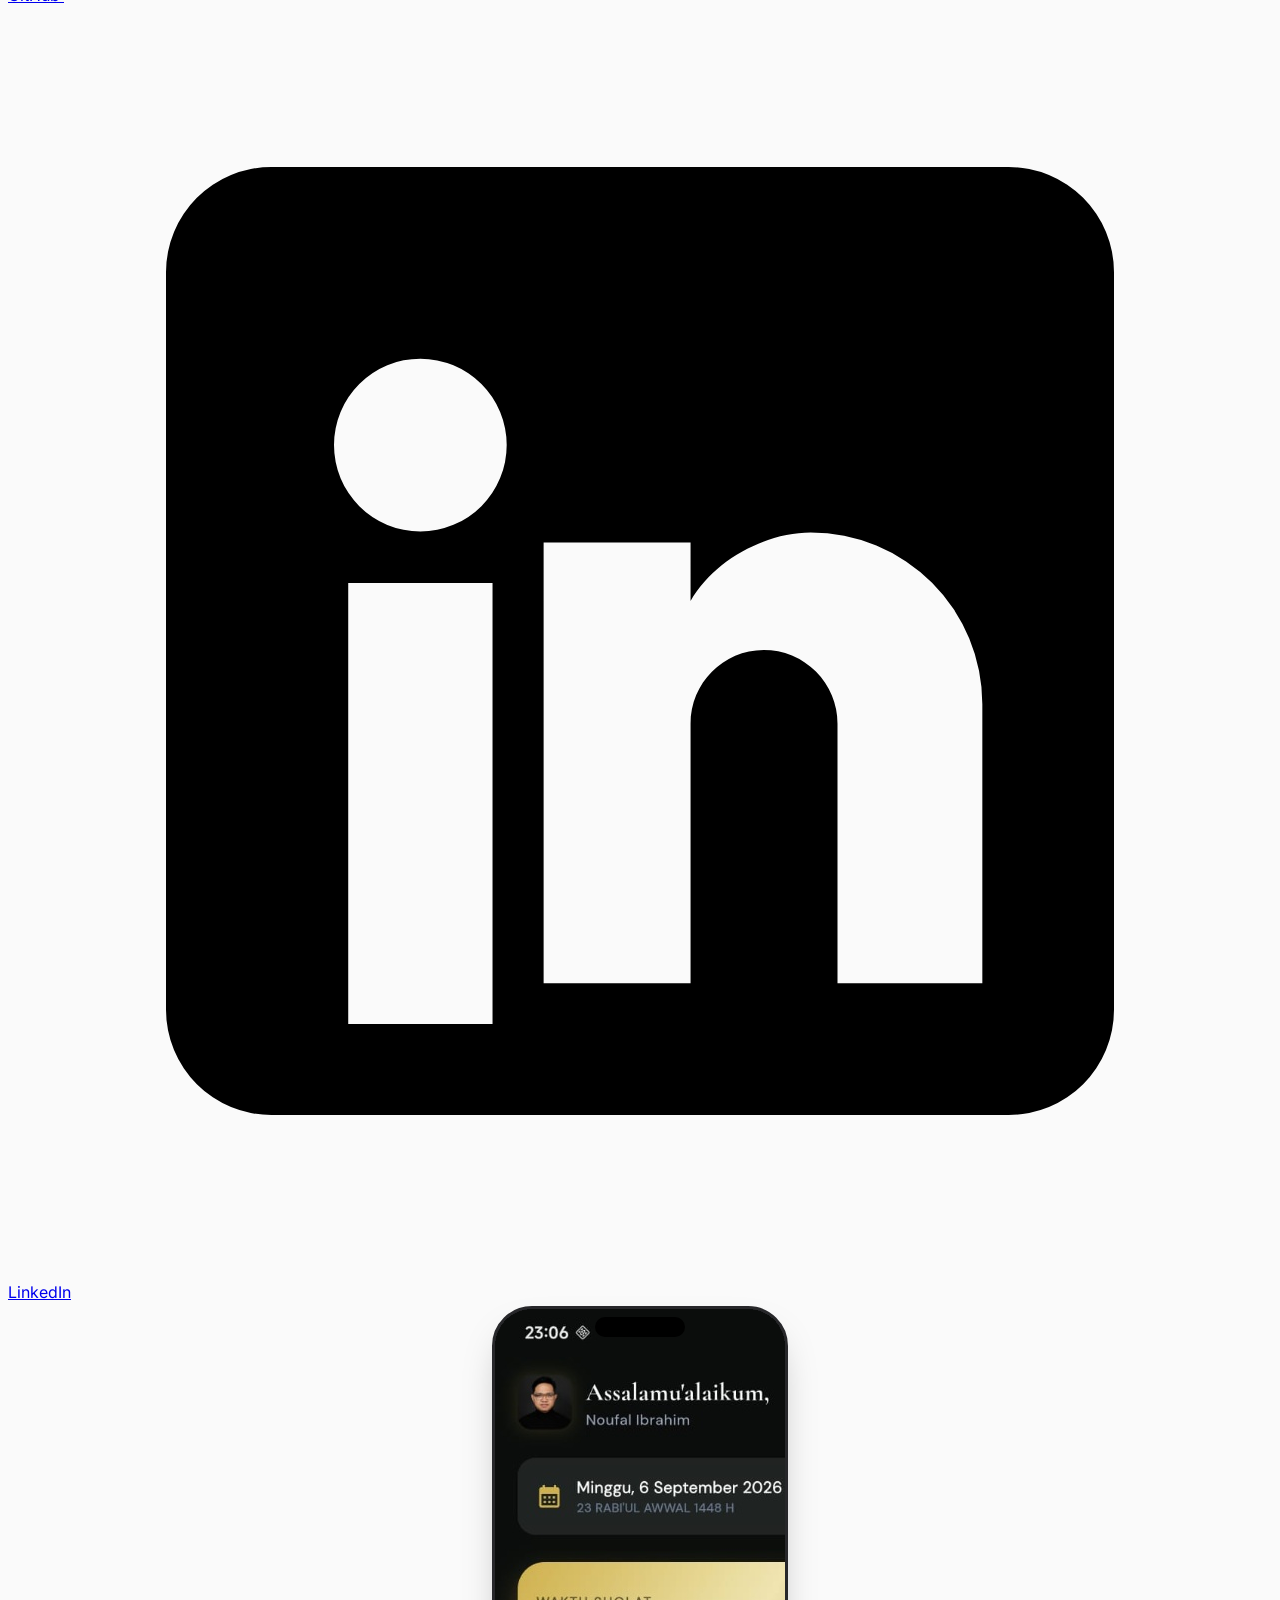
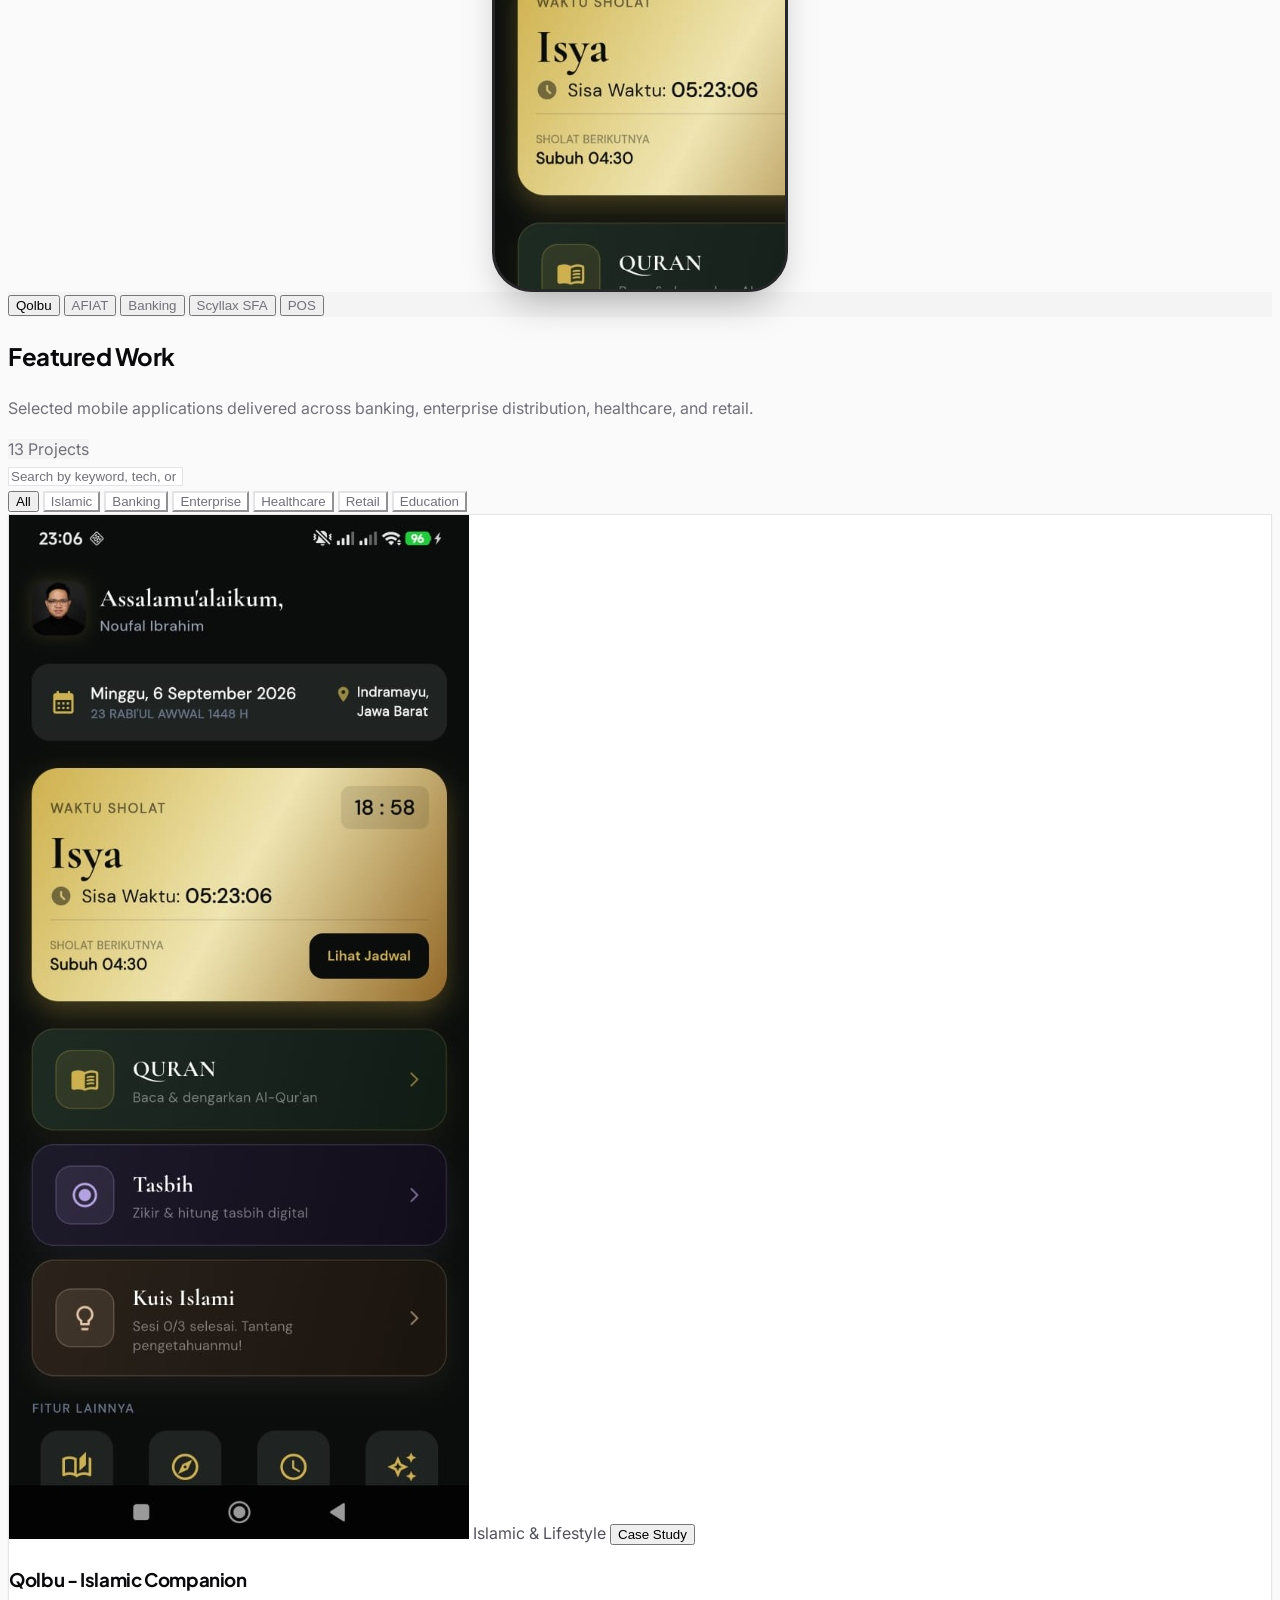
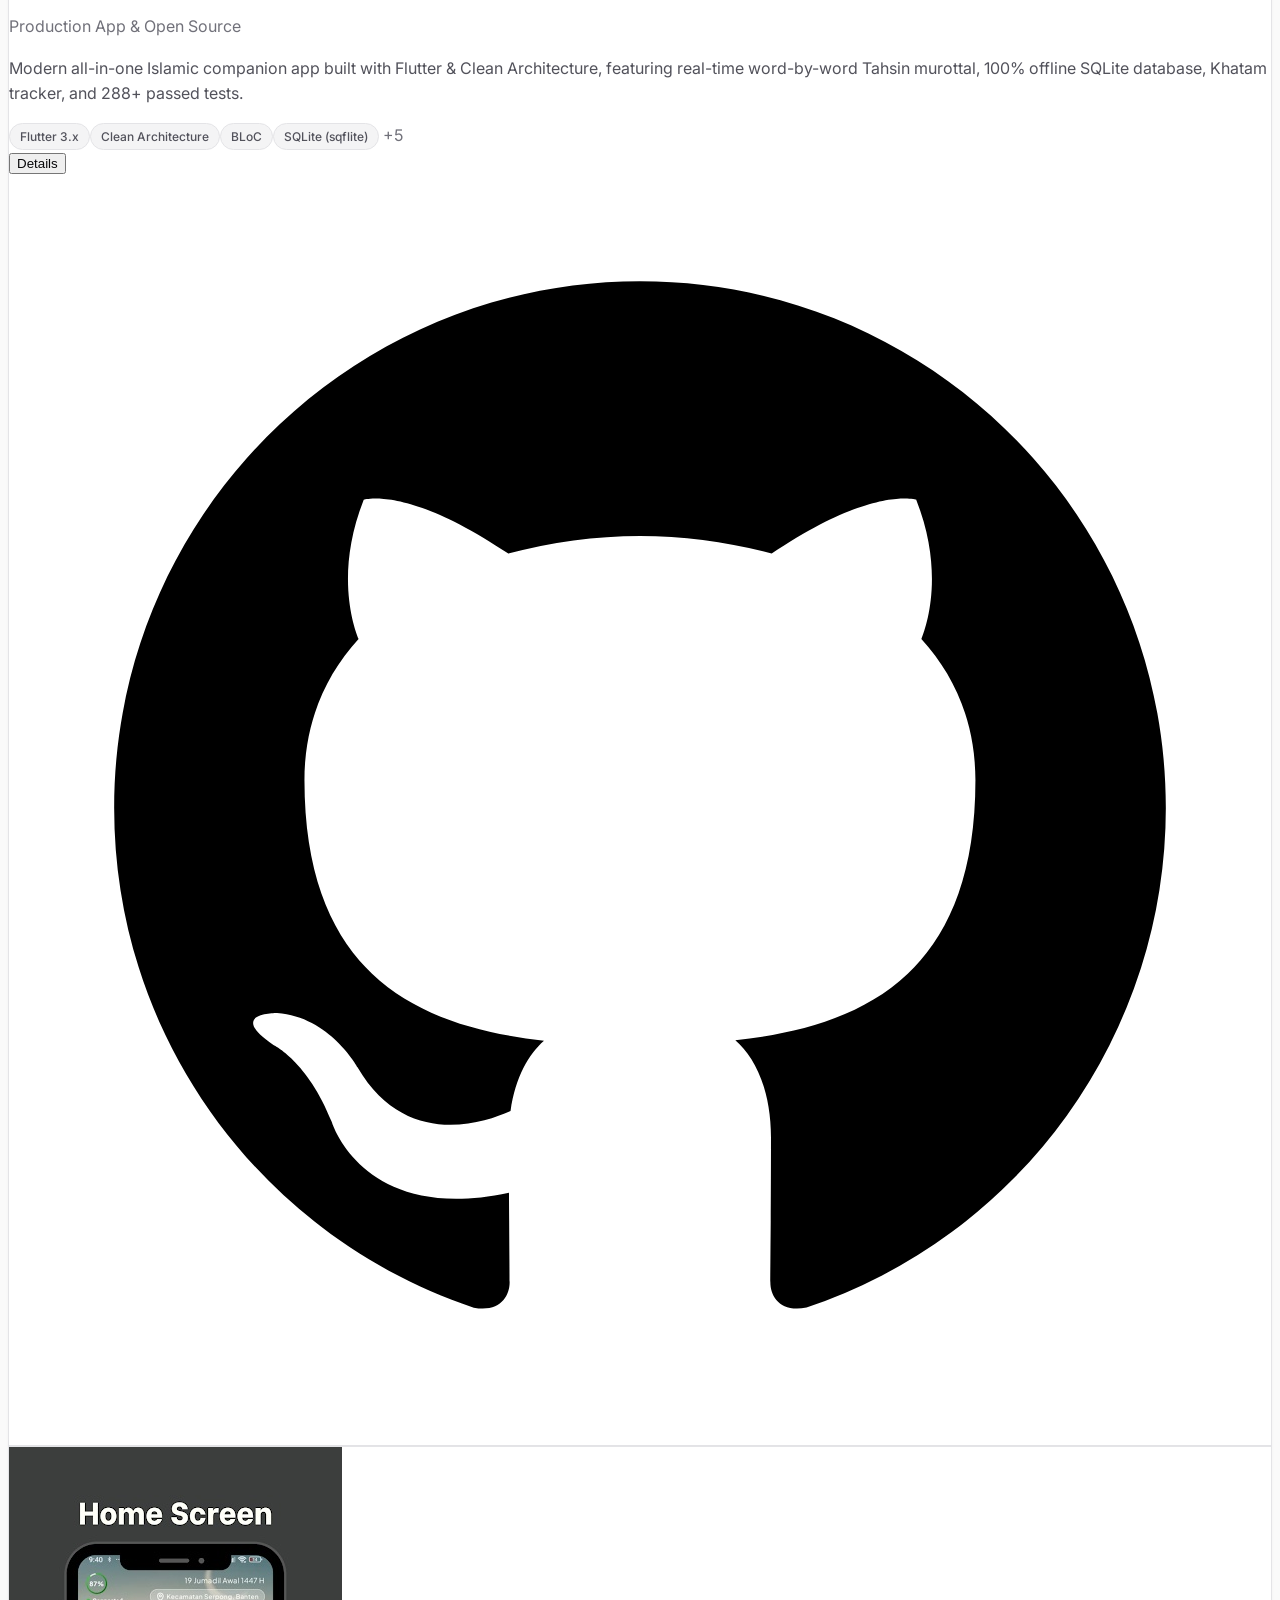
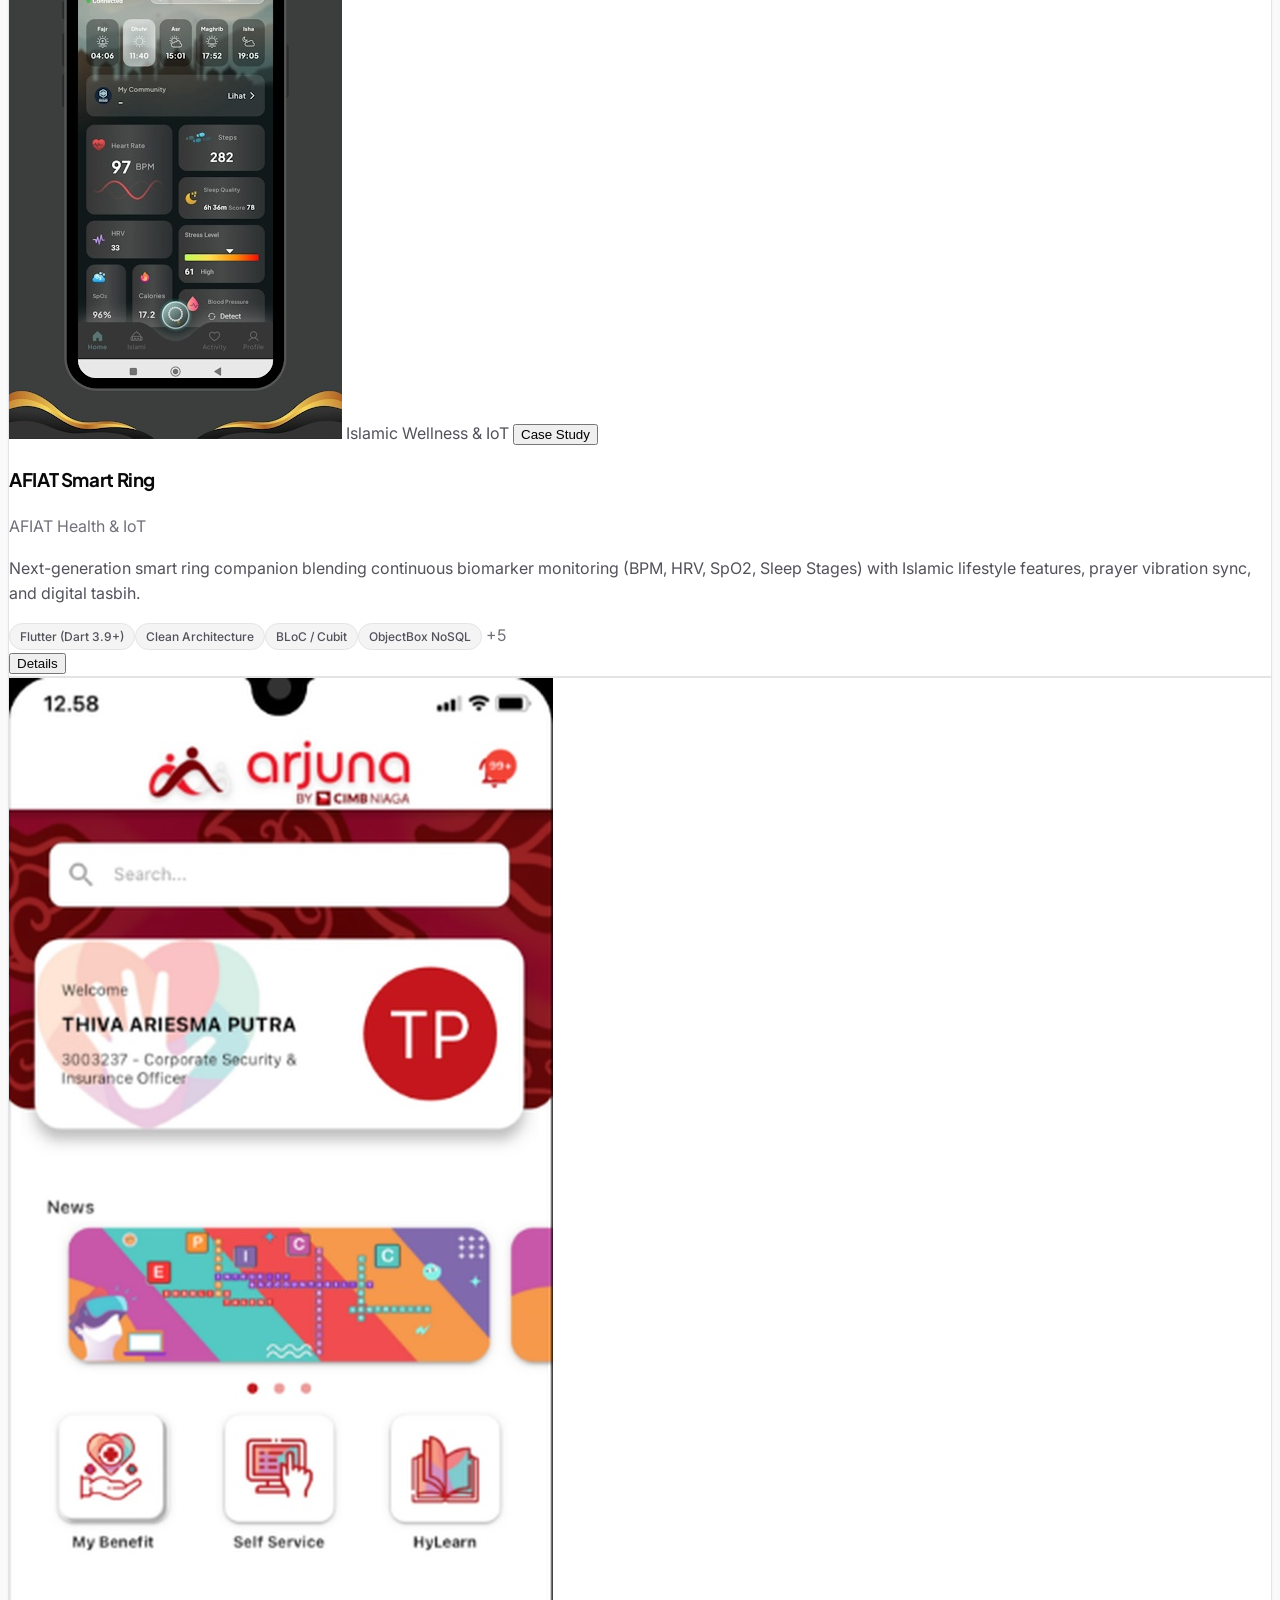
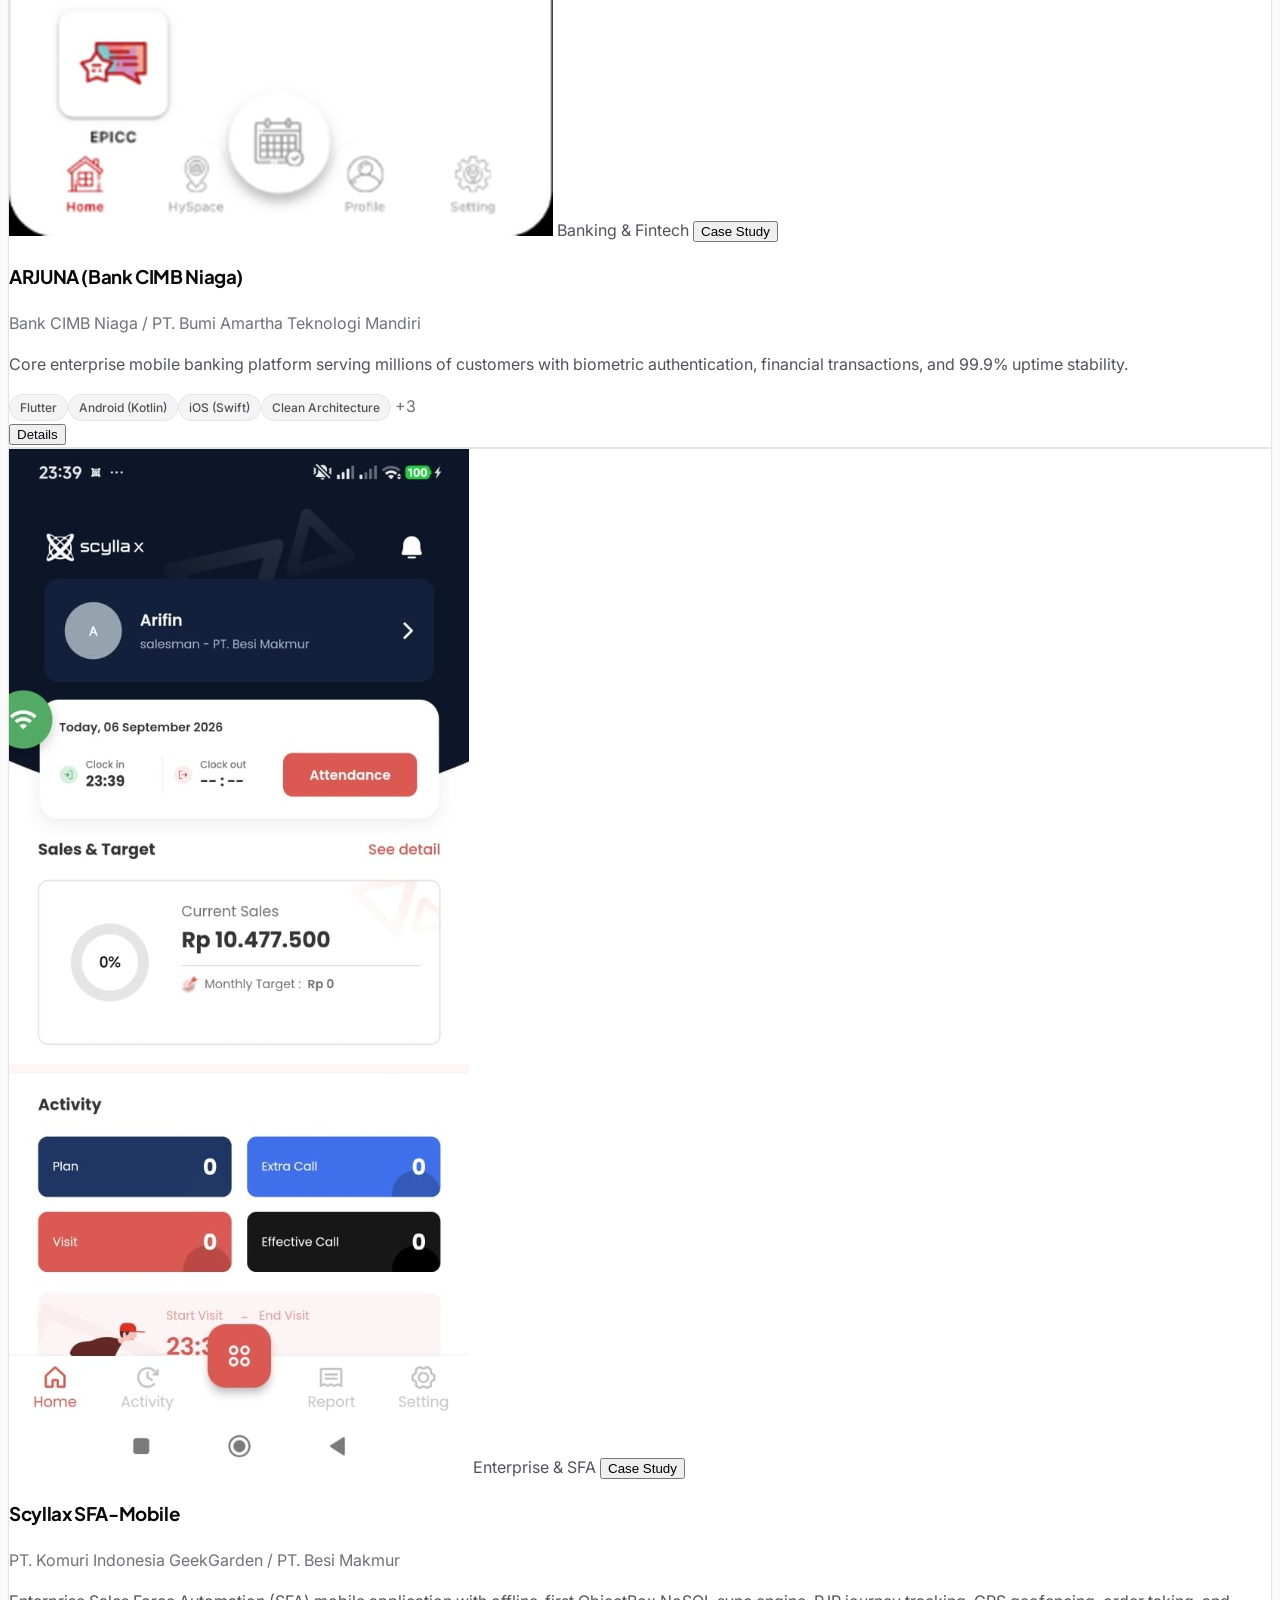
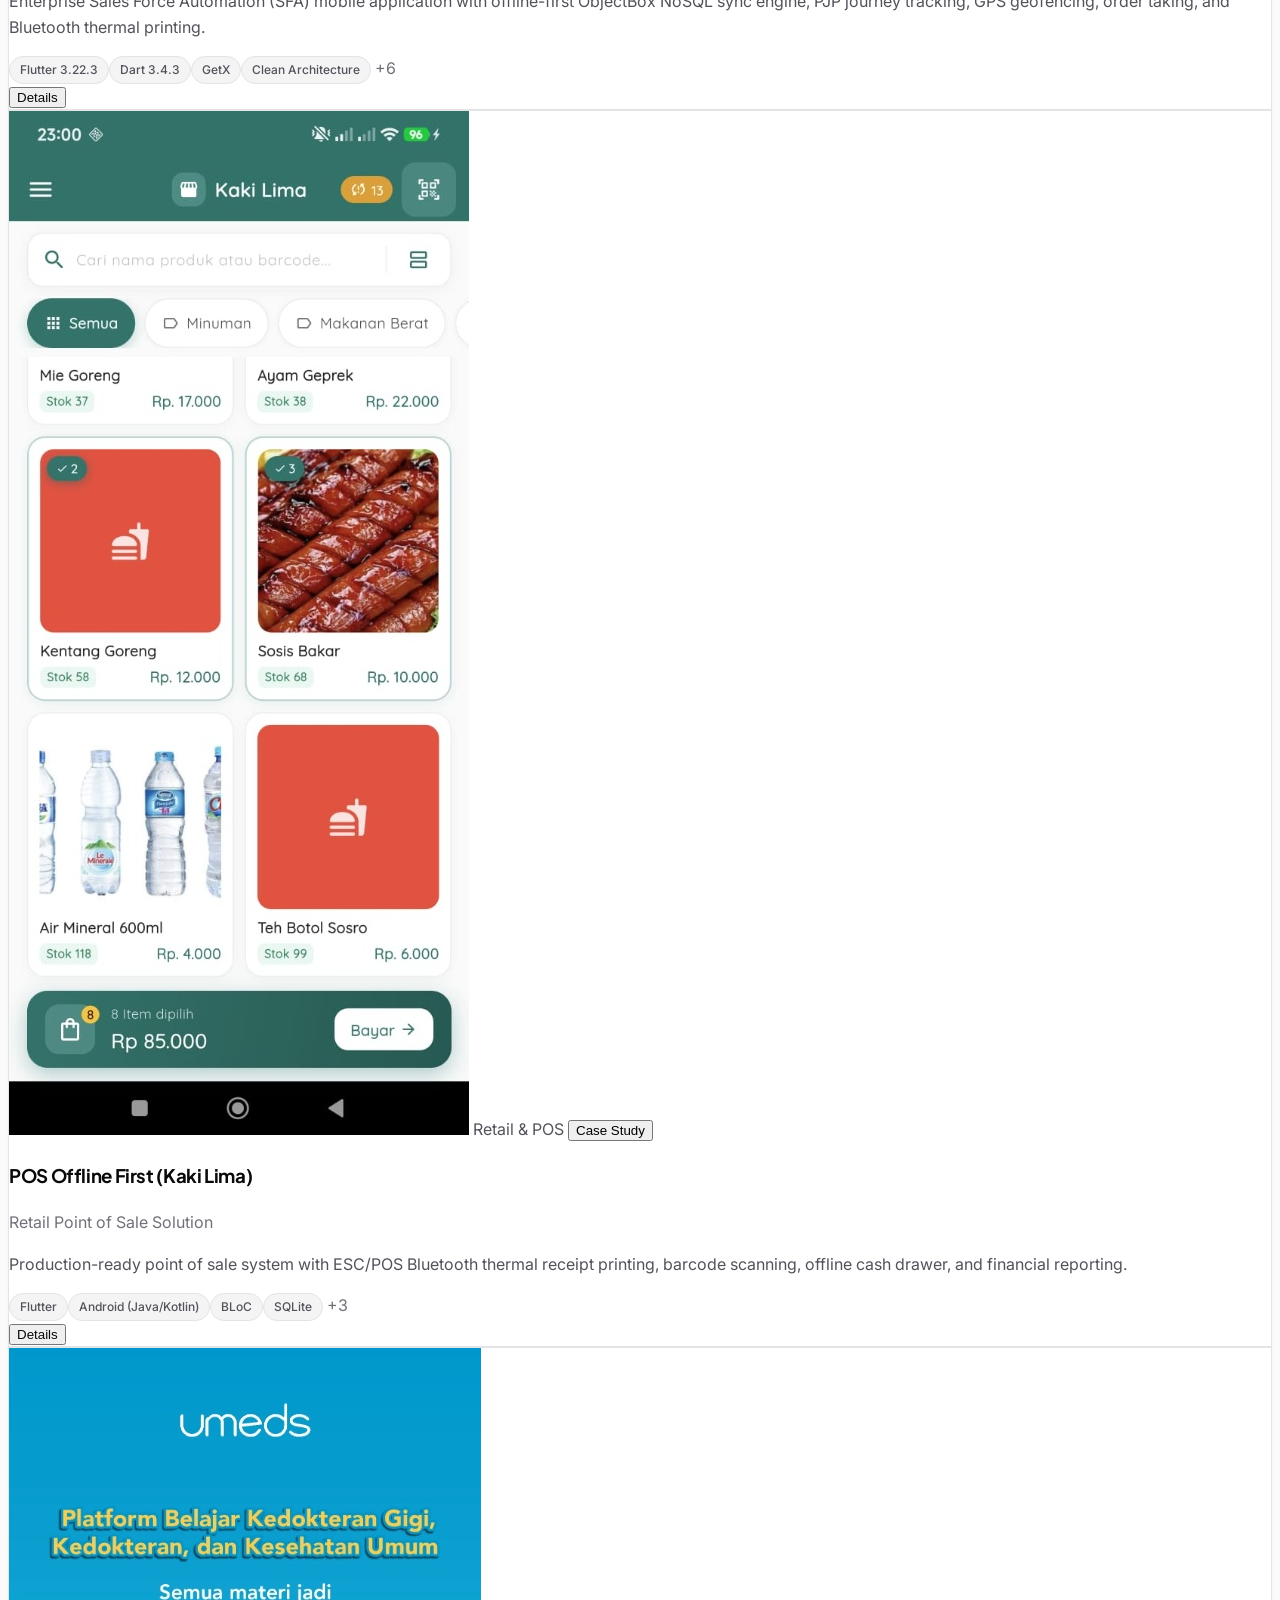
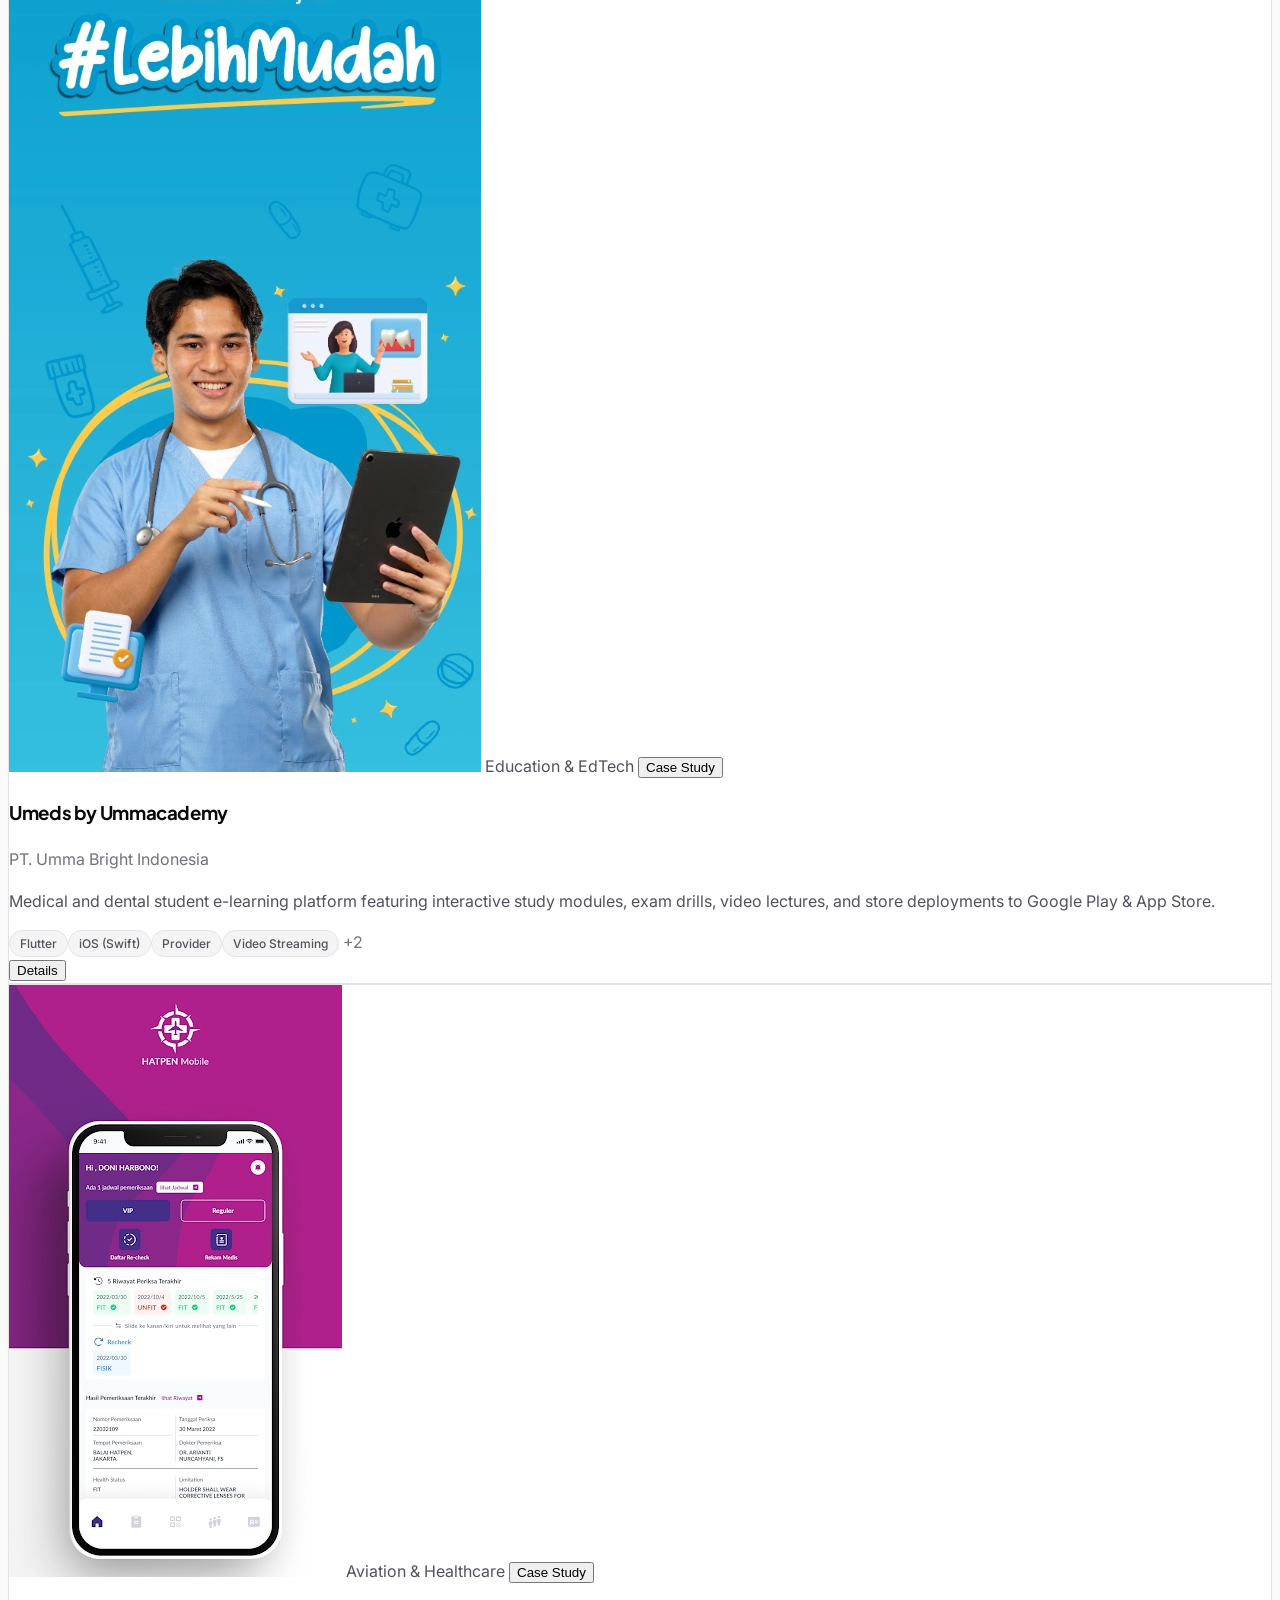
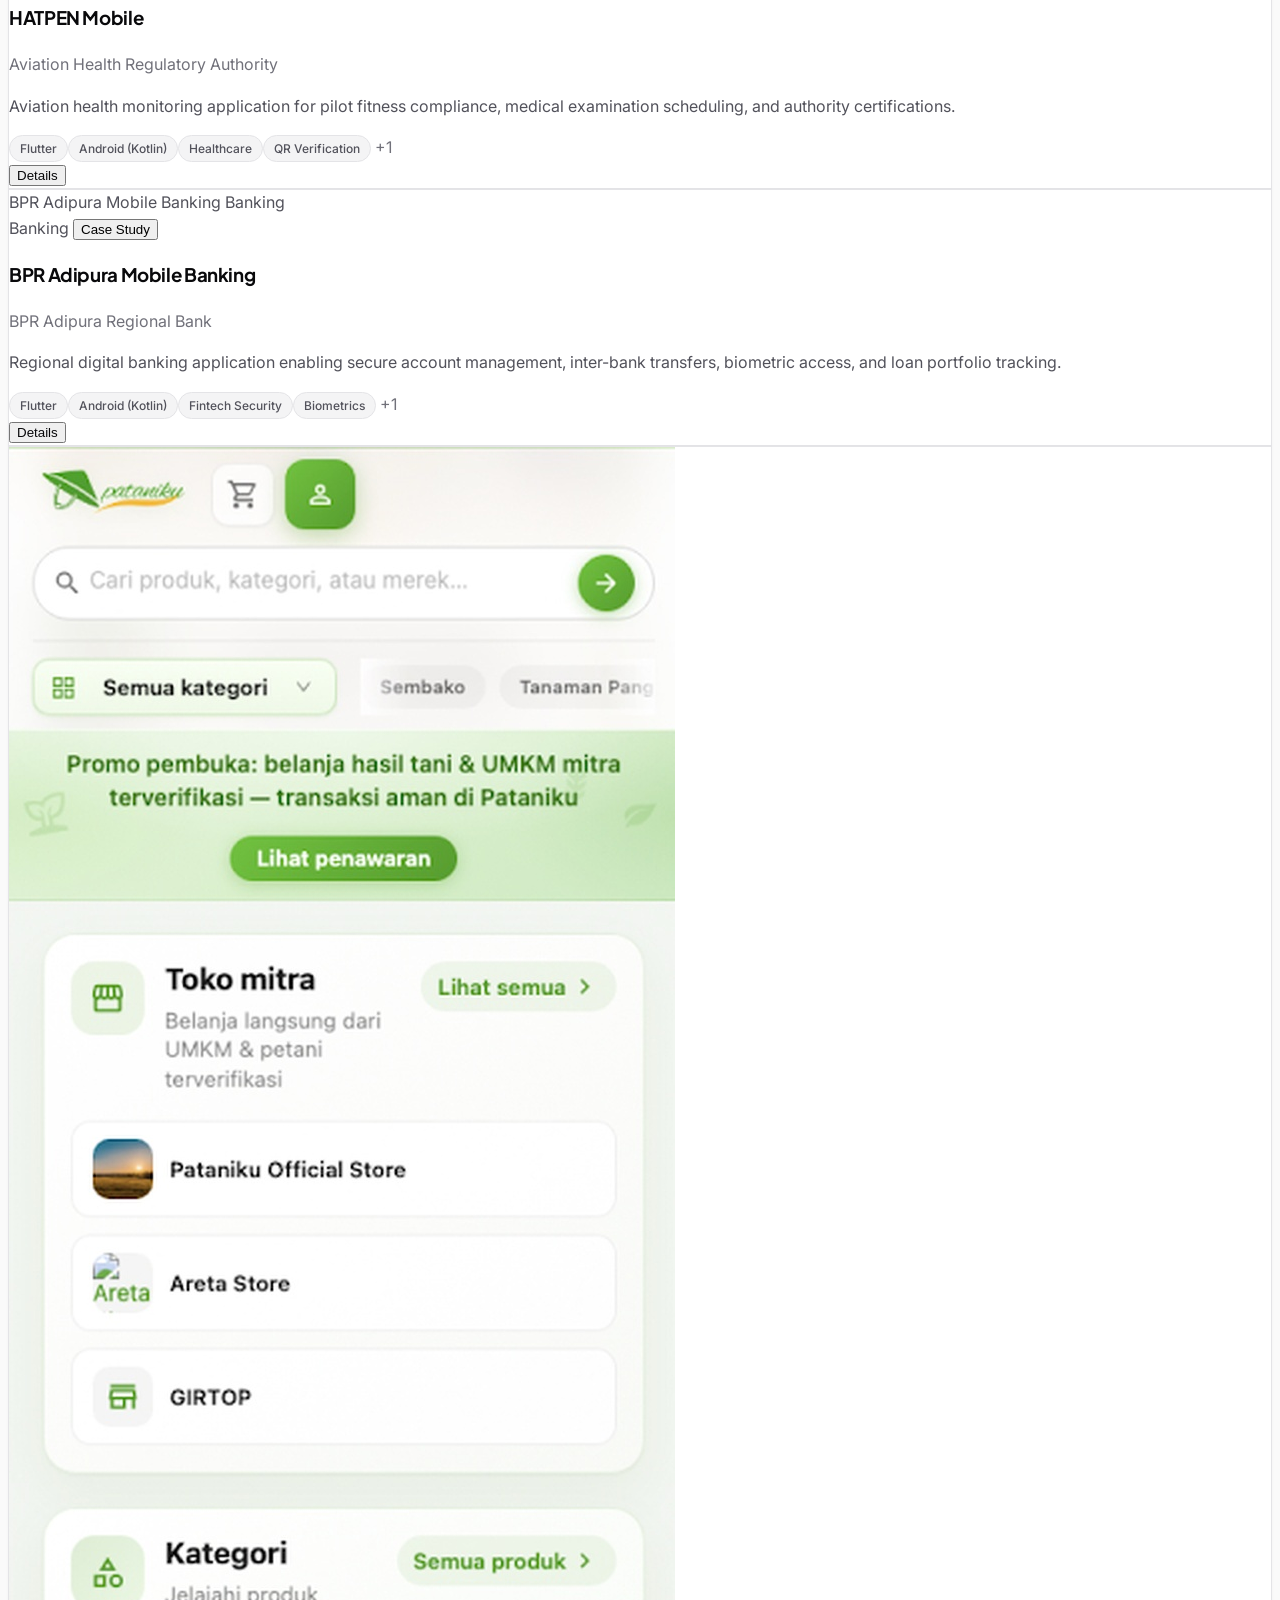
==== commit 3b2850cc: "refactor(hero): remove status badge from hero section" ====
--- a/index.html
+++ b/index.html
@@ -172,12 +172,6 @@
                 
                 <!-- Left: Bio & Value Proposition -->
                 <div class="lg:col-span-7 space-y-6">
-                    
-                    <!-- Status Badge -->
-                    <div class="inline-flex items-center gap-2 px-3 py-1 rounded-full bg-subtle border border-base text-xs font-medium text-secondary">
-                        <span class="status-indicator"></span>
-                        <span>Available for Mobile Developer & Fullstack Developer</span>
-                    </div>
 
                     <!-- Main Pitch -->
                     <div class="space-y-3">
@@ -382,16 +376,18 @@
                             <h3 class="text-base font-bold text-heading">Mobile Developer (Contract - Hybrid)</h3>
                             <p class="text-xs font-medium text-blue-600 dark:text-blue-400">PT. Komuri Indonesia GeekGarden</p>
                         </div>
-                        <time class="text-xs font-mono text-muted">Nov 2025 – Jun 2026</time>
+                        <time class="text-xs font-mono text-muted">Nov 2025 – Oct 2026</time>
                     </div>
                     <ul class="space-y-2 text-xs sm:text-sm text-secondary list-disc list-inside ml-1">
                         <li>Led Flutter mobile engineering for <strong>Scyllax SFA-Mobile</strong>, an enterprise Sales Force Automation application spanning 80+ modular screens for major distribution networks (e.g. PT. Besi Makmur).</li>
                         <li>Engineered a high-performance <strong>offline-first sync engine</strong> using <strong>ObjectBox NoSQL</strong> to queue field orders, visits, and payments with zero transaction loss.</li>
-                        <li>Integrated hardware features including portable <strong>Bluetooth thermal receipt printing (ESC/POS)</strong>, <strong>Google MLKit barcode scanner</strong>, and digital signature pads.</li>
+                        <li>Integrated hardware features via <strong>Kotlin/Swift platform channels</strong>, including portable <strong>Bluetooth thermal receipt printing (ESC/POS)</strong>, <strong>Google MLKit barcode scanner</strong>, and digital signature pads.</li>
                         <li>Developed <strong>Permanent Journey Plan (PJP)</strong> route scheduling, background GPS tracking, and automated in-app update mechanisms via <strong>Firebase Remote Config</strong>.</li>
                     </ul>
                     <div class="flex flex-wrap gap-1.5 mt-4 pt-3 border-t border-base">
                         <span class="badge-subtle text-[11px]">Flutter 3.22.3</span>
+                        <span class="badge-subtle text-[11px]">Android (Kotlin)</span>
+                        <span class="badge-subtle text-[11px]">iOS (Swift)</span>
                         <span class="badge-subtle text-[11px]">GetX + Clean Arch</span>
                         <span class="badge-subtle text-[11px]">ObjectBox NoSQL</span>
                         <span class="badge-subtle text-[11px]">Offline Sync</span>
@@ -438,9 +434,11 @@
                         <li>Built <strong>Umeds</strong> from scratch, a medical and dental e-learning platform serving thousands of health sciences students.</li>
                         <li>Optimized application state management using Provider, resulting in smooth 60fps animations and low memory footprint.</li>
                         <li>Managed full lifecycle publishing and updates for both Google Play Store and Apple App Store.</li>
+                        <li>Resolved platform-specific <strong>Android (Kotlin/Gradle)</strong> and <strong>iOS (Swift/Xcode)</strong> issues across release cycles.</li>
                     </ul>
                     <div class="flex flex-wrap gap-1.5 mt-4 pt-3 border-t border-base">
                         <span class="badge-subtle text-[11px]">Flutter</span>
+                        <span class="badge-subtle text-[11px]">Android (Kotlin)</span>
                         <span class="badge-subtle text-[11px]">iOS (Swift)</span>
                         <span class="badge-subtle text-[11px]">Provider</span>
                         <span class="badge-subtle text-[11px]">App Store & Play Store</span>
@@ -460,10 +458,12 @@
                         <li>Delivered multiple cross-platform mobile apps across Healthcare (Siranap RS) and Education (SIManawa).</li>
                         <li>Implemented custom animations and bespoke UI components adhering strictly to client design systems.</li>
                         <li>Conducted post-release maintenance, memory profiling, and network synchronization optimization.</li>
+                        <li>Debugged platform-specific <strong>Android (Kotlin/Gradle)</strong> and <strong>iOS (Swift/Xcode)</strong> issues and managed store submissions for both platforms.</li>
                     </ul>
                     <div class="flex flex-wrap gap-1.5 mt-4 pt-3 border-t border-base">
                         <span class="badge-subtle text-[11px]">Flutter</span>
                         <span class="badge-subtle text-[11px]">Android (Kotlin)</span>
+                        <span class="badge-subtle text-[11px]">iOS (Swift)</span>
                         <span class="badge-subtle text-[11px]">REST APIs</span>
                     </div>
                 </article>
--- a/css/styles.css
+++ b/css/styles.css
@@ -431,12 +431,3 @@
 .skip-link:focus {
     top: 16px;
 }
-
-/* Clean status dot */
-.status-indicator {
-    width: 7px;
-    height: 7px;
-    border-radius: 50%;
-    background-color: #10b981;
-    display: inline-block;
-}
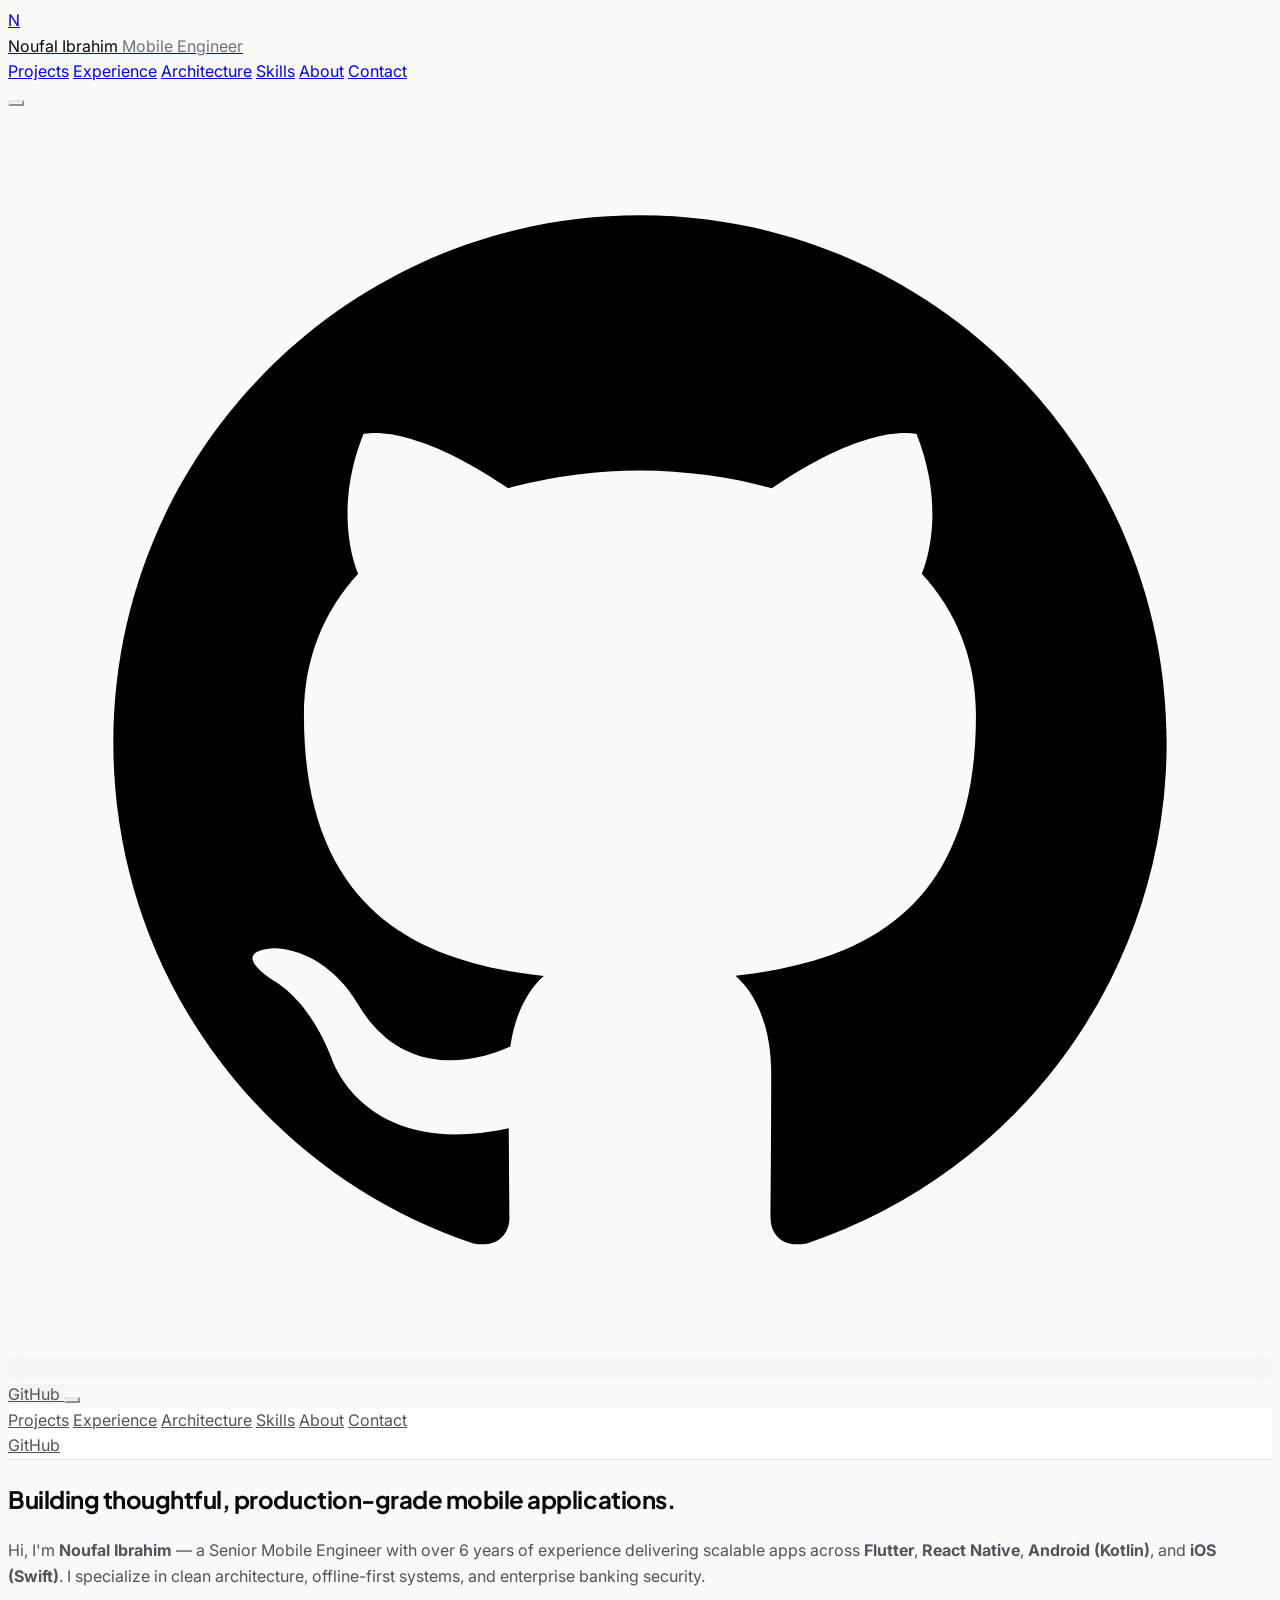
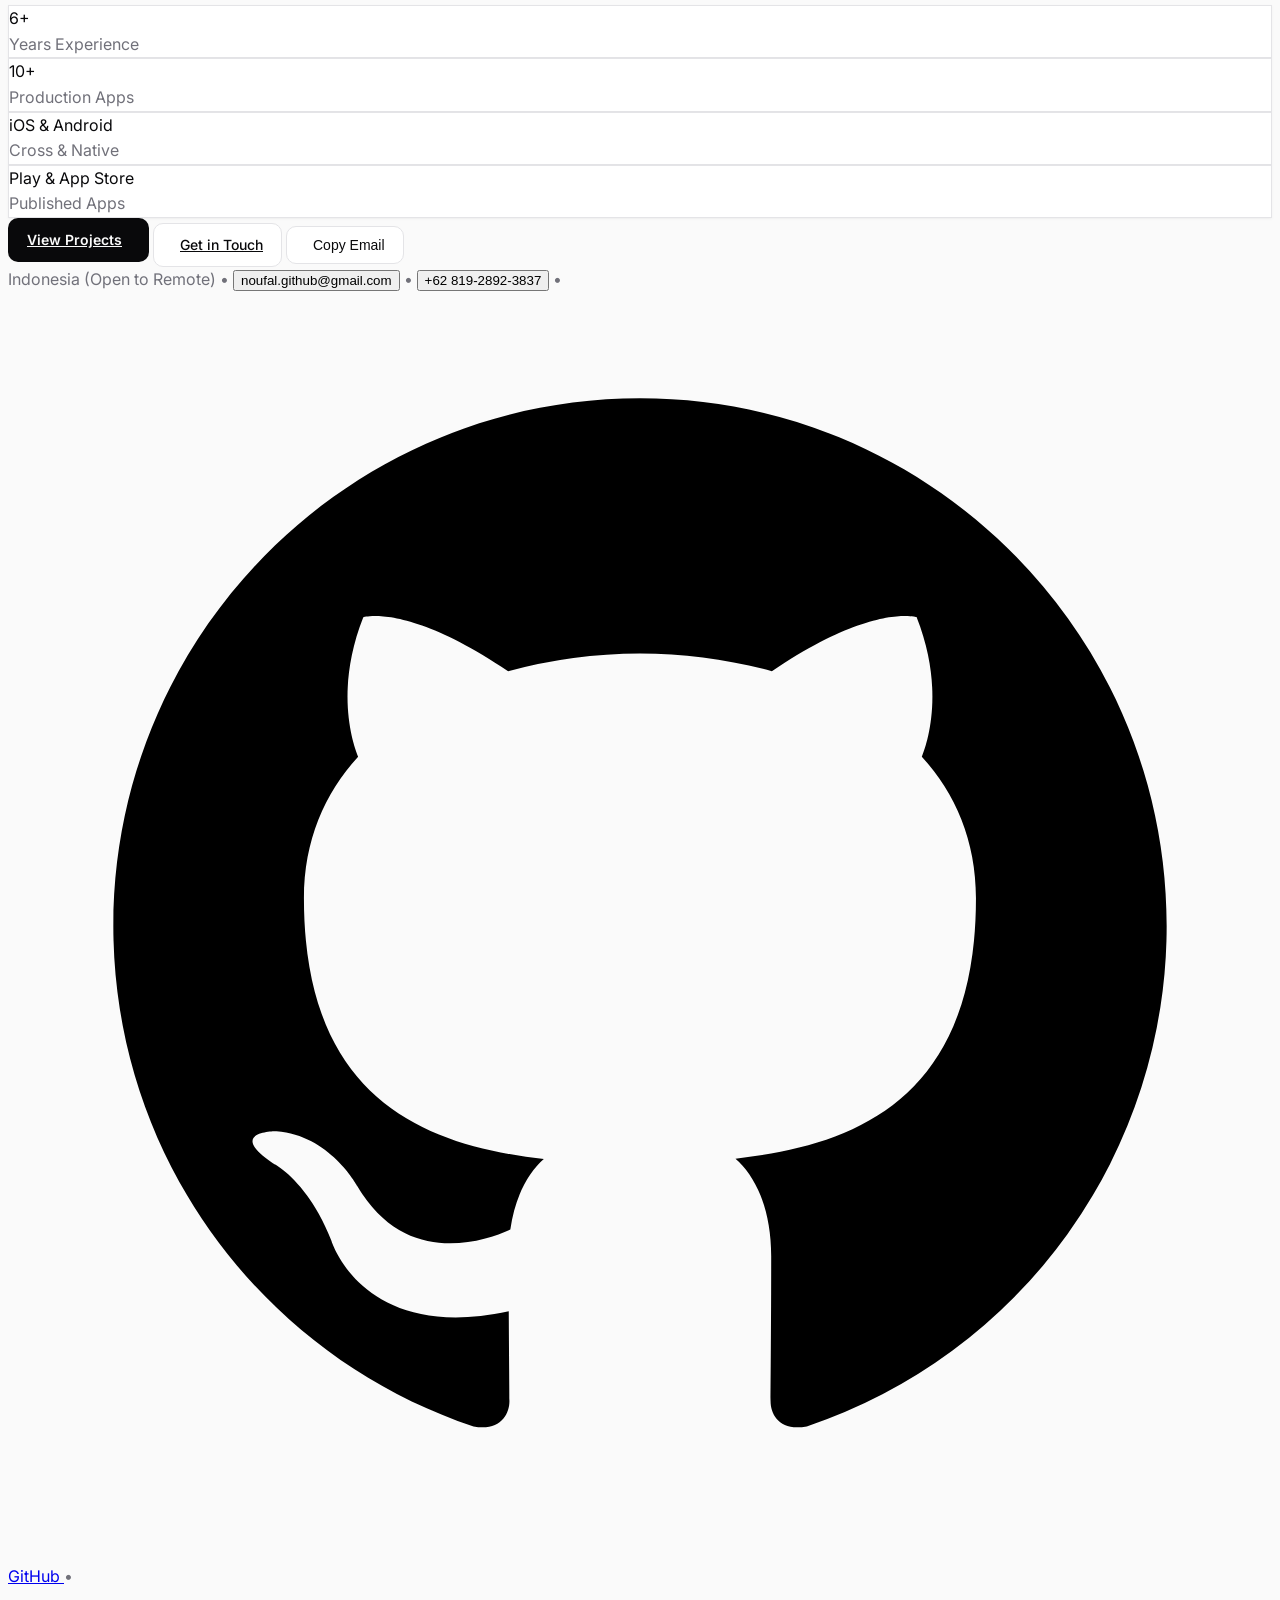
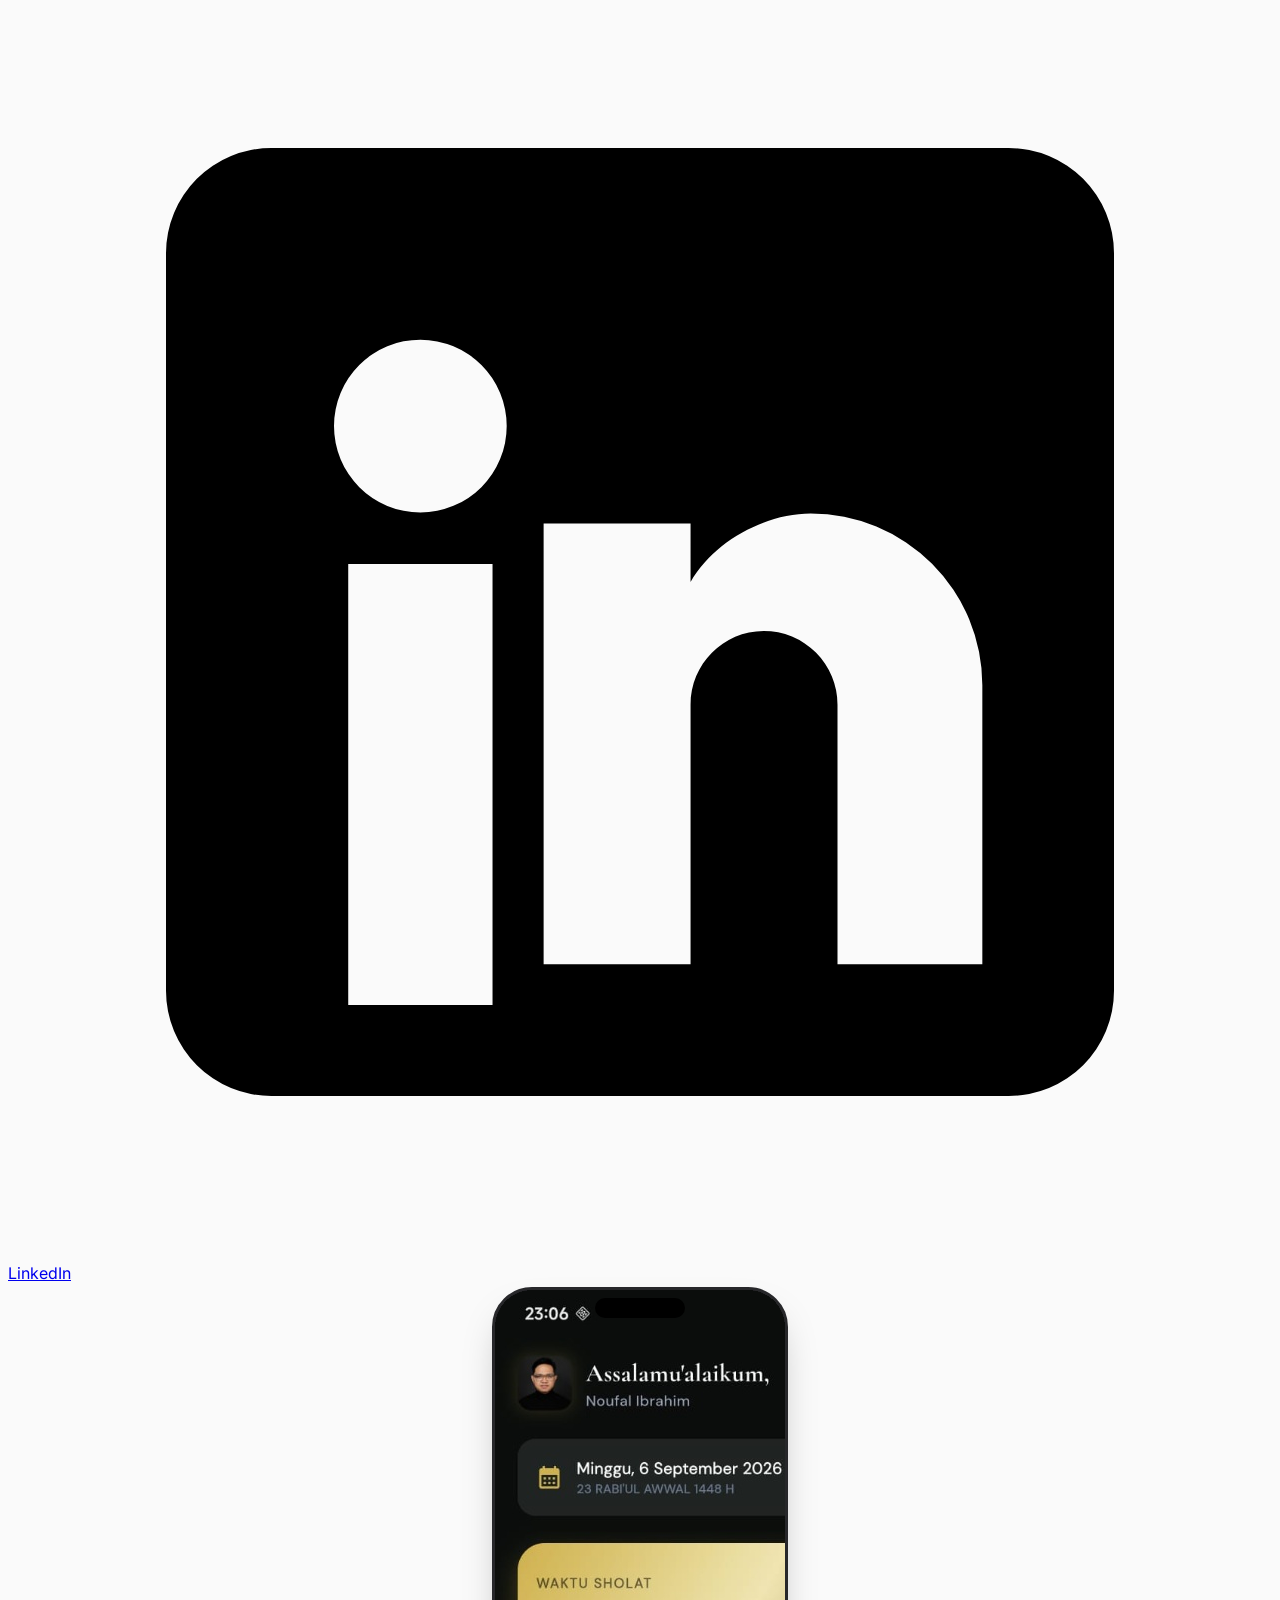
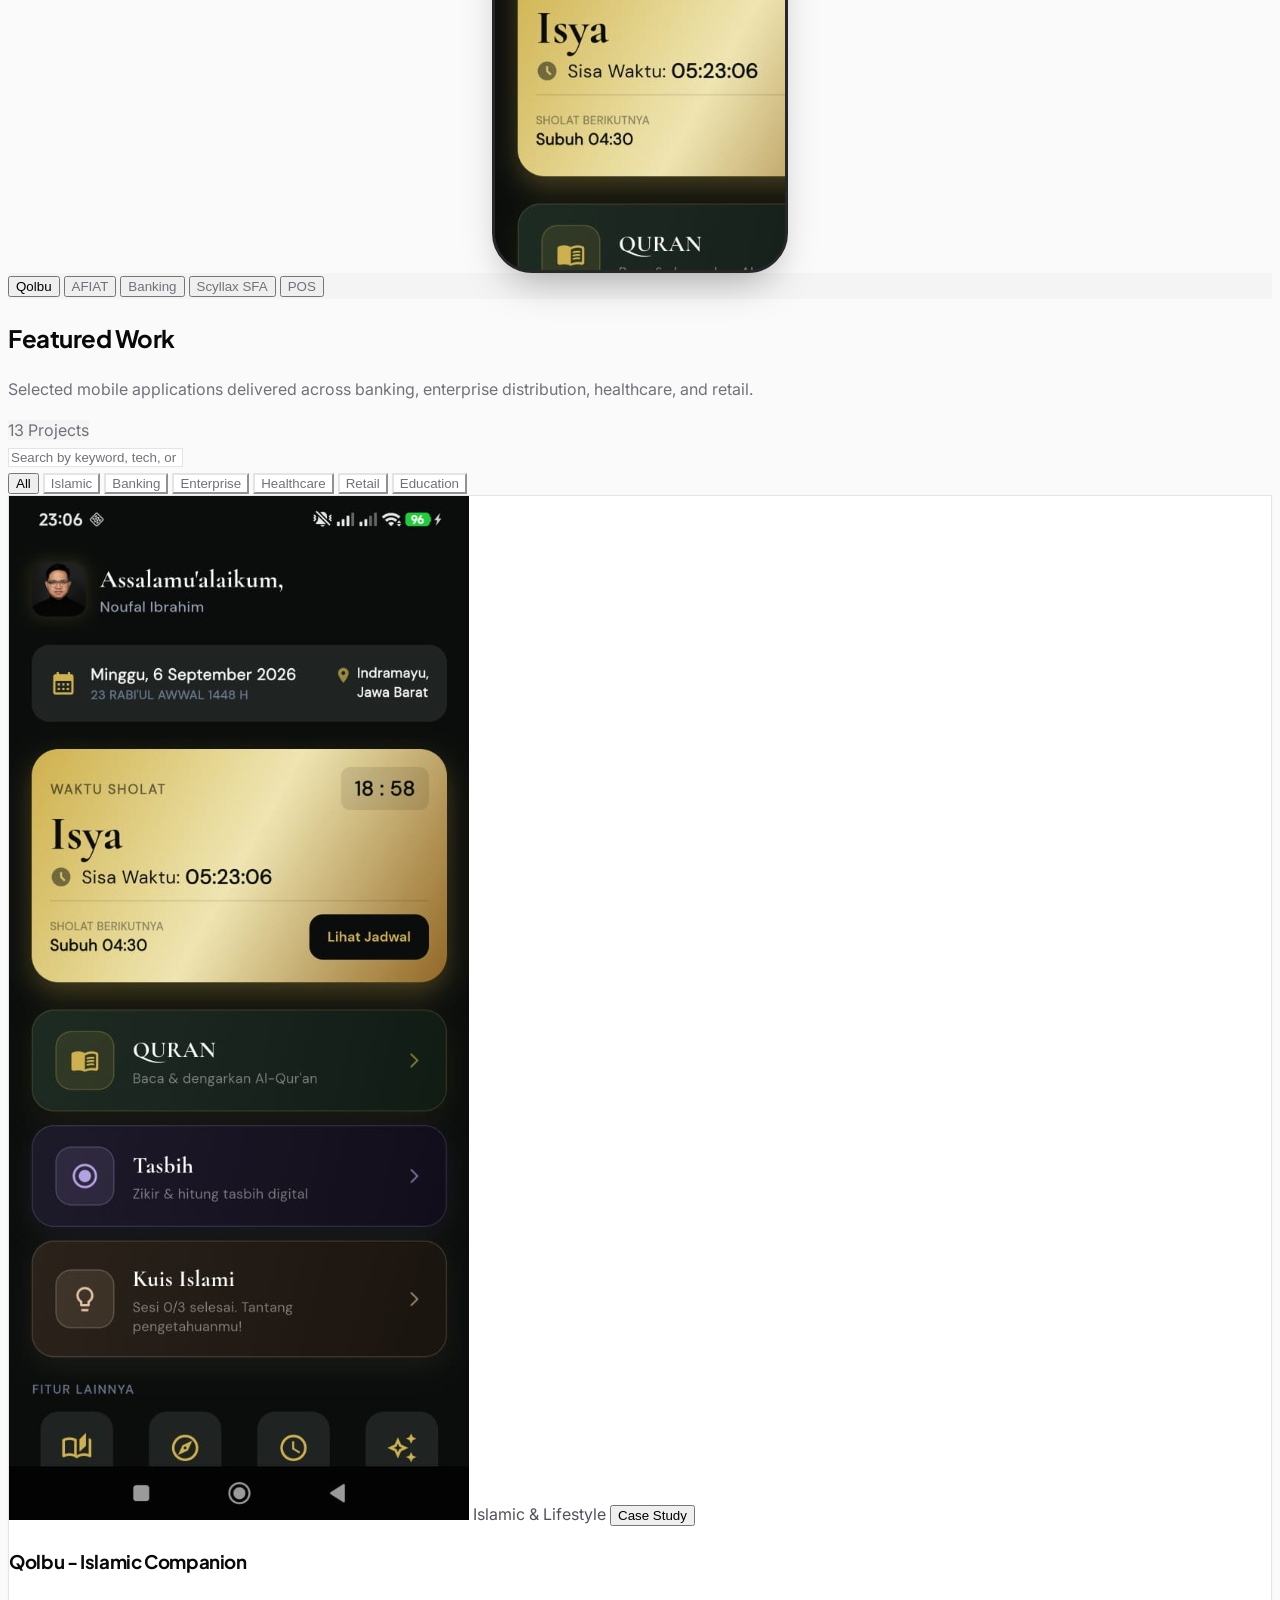
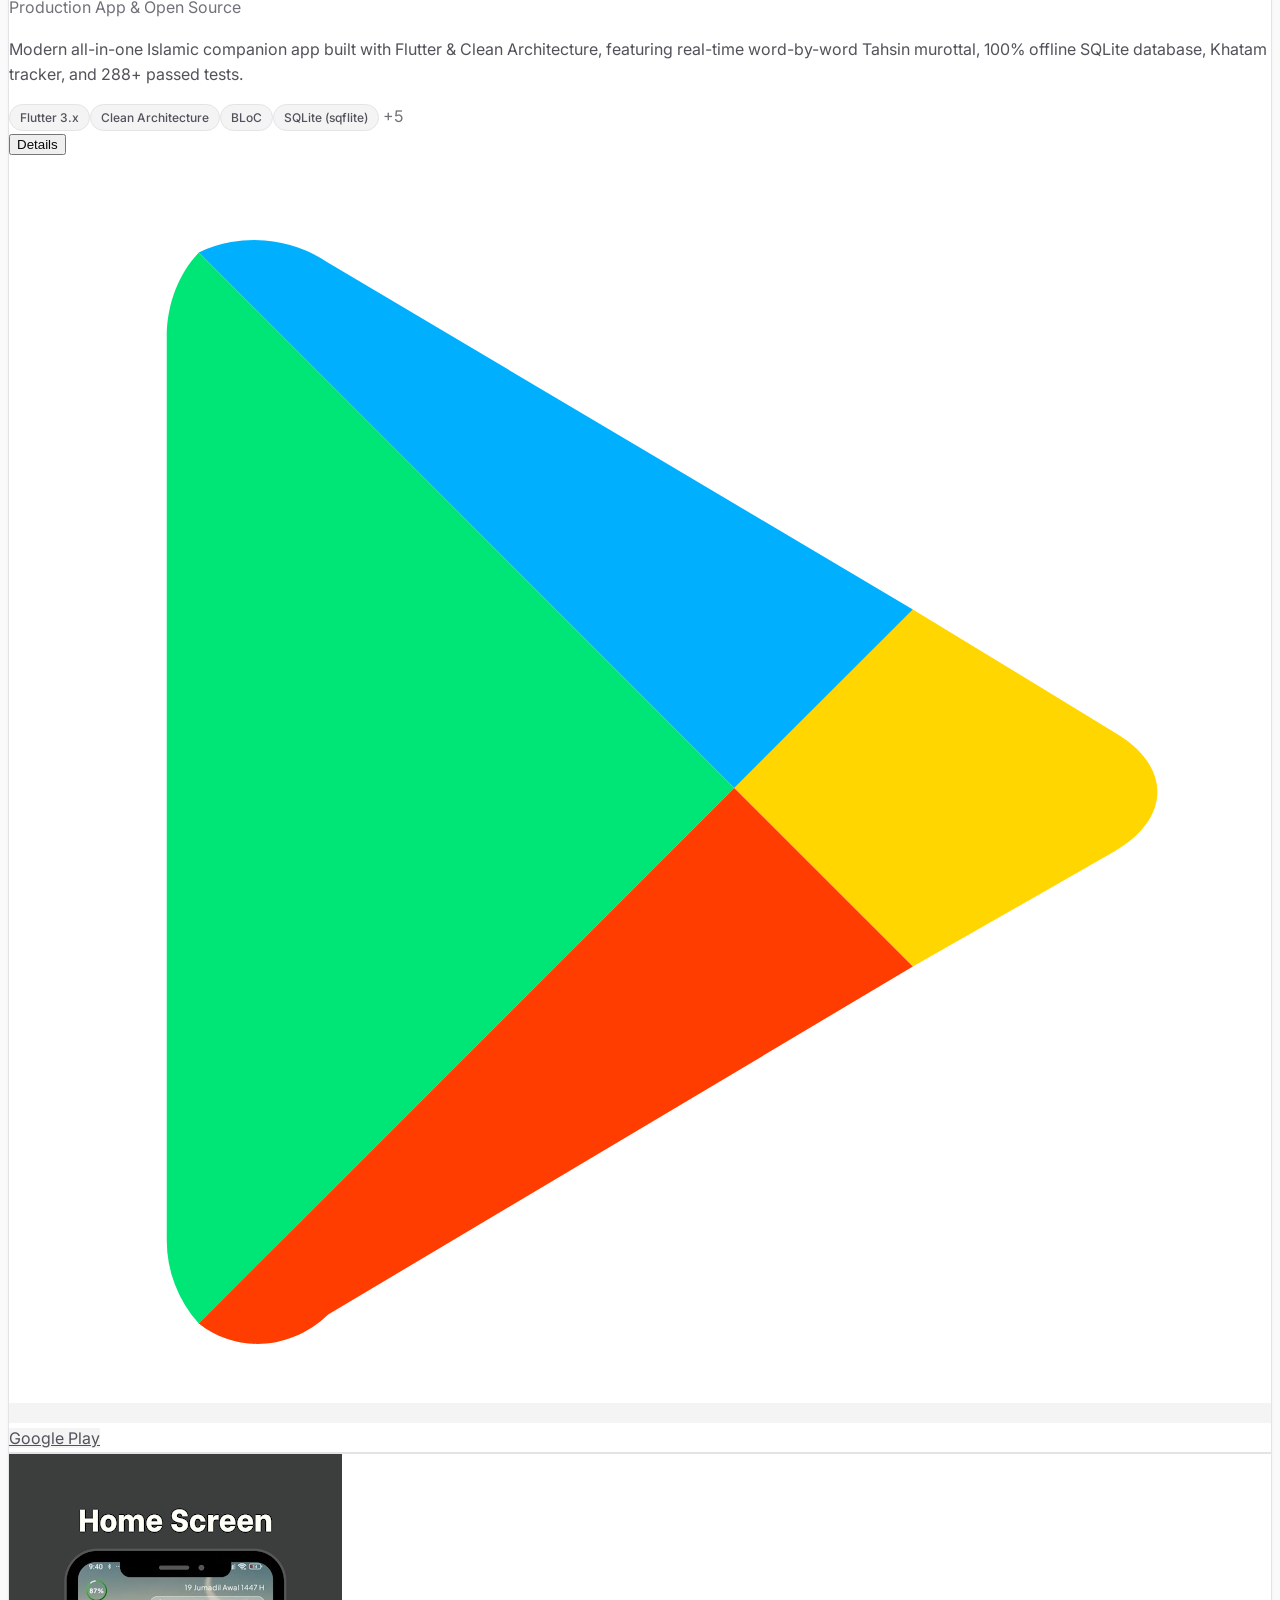
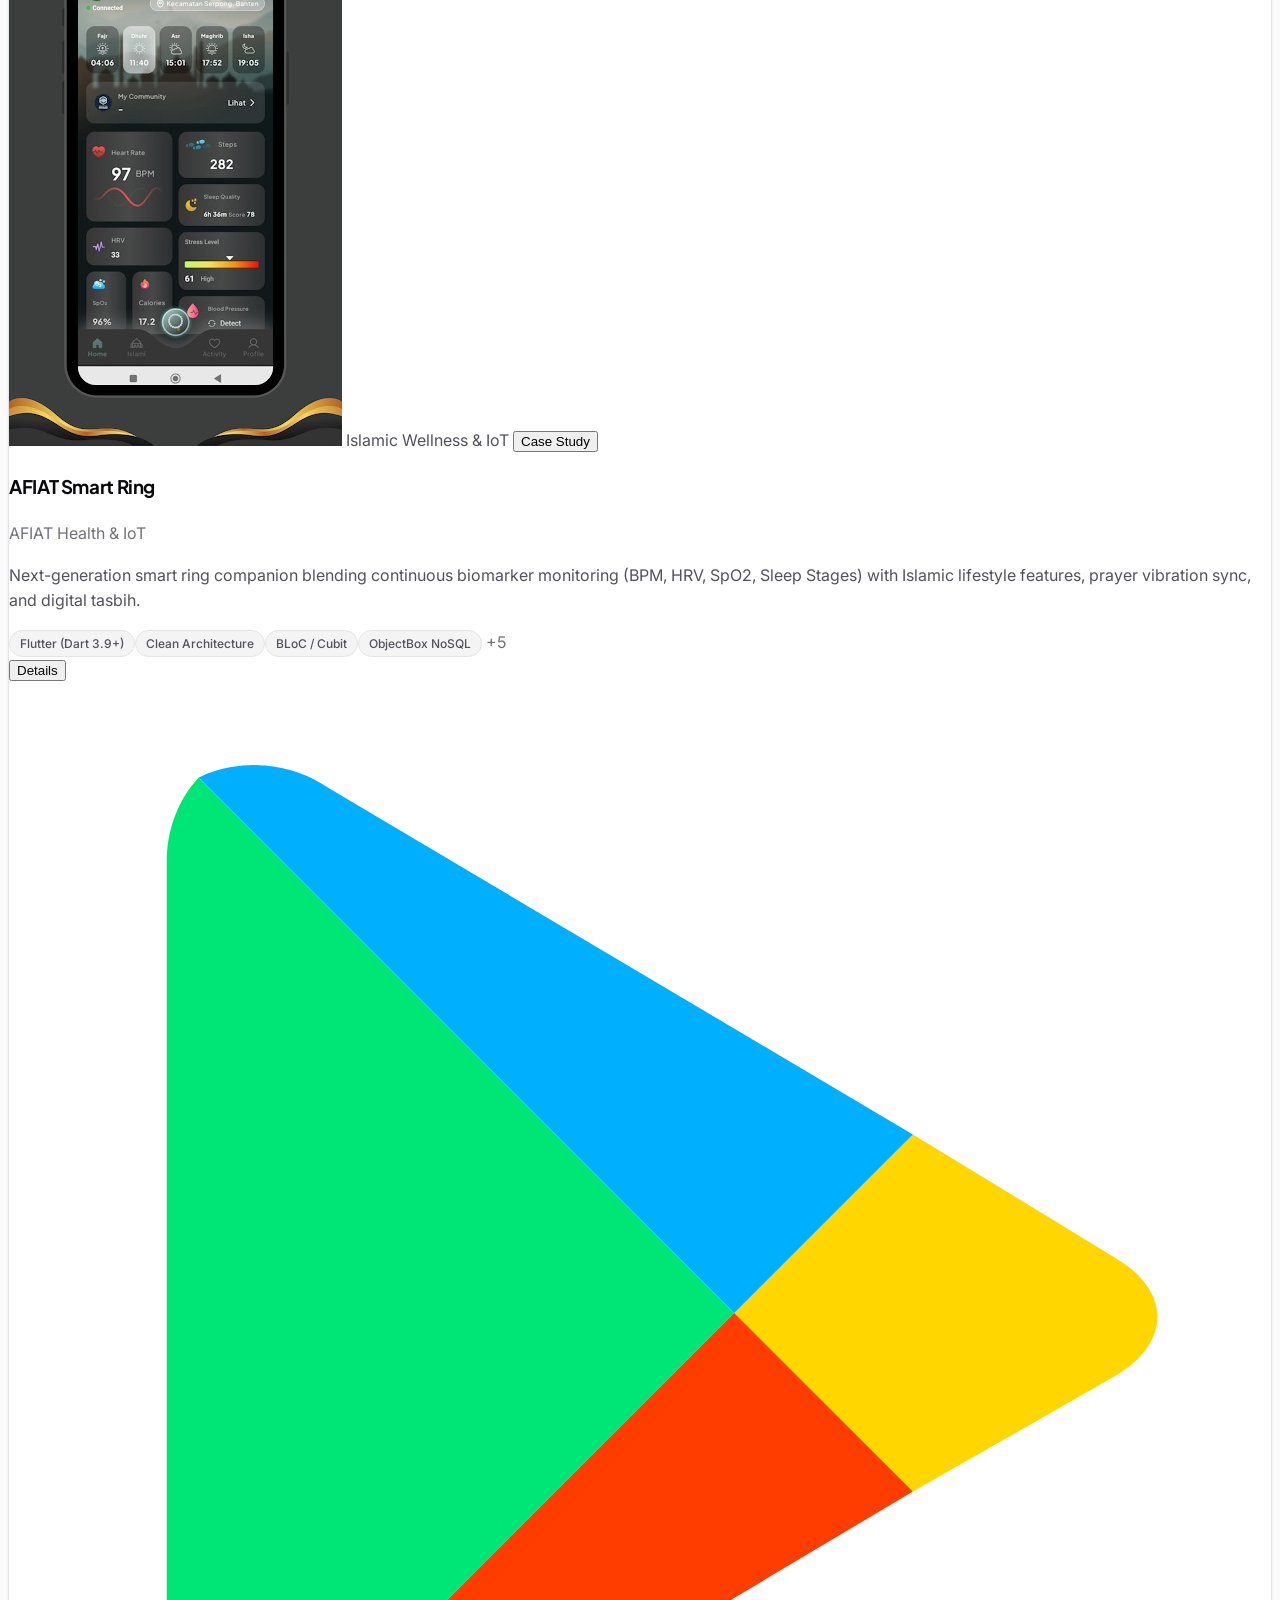
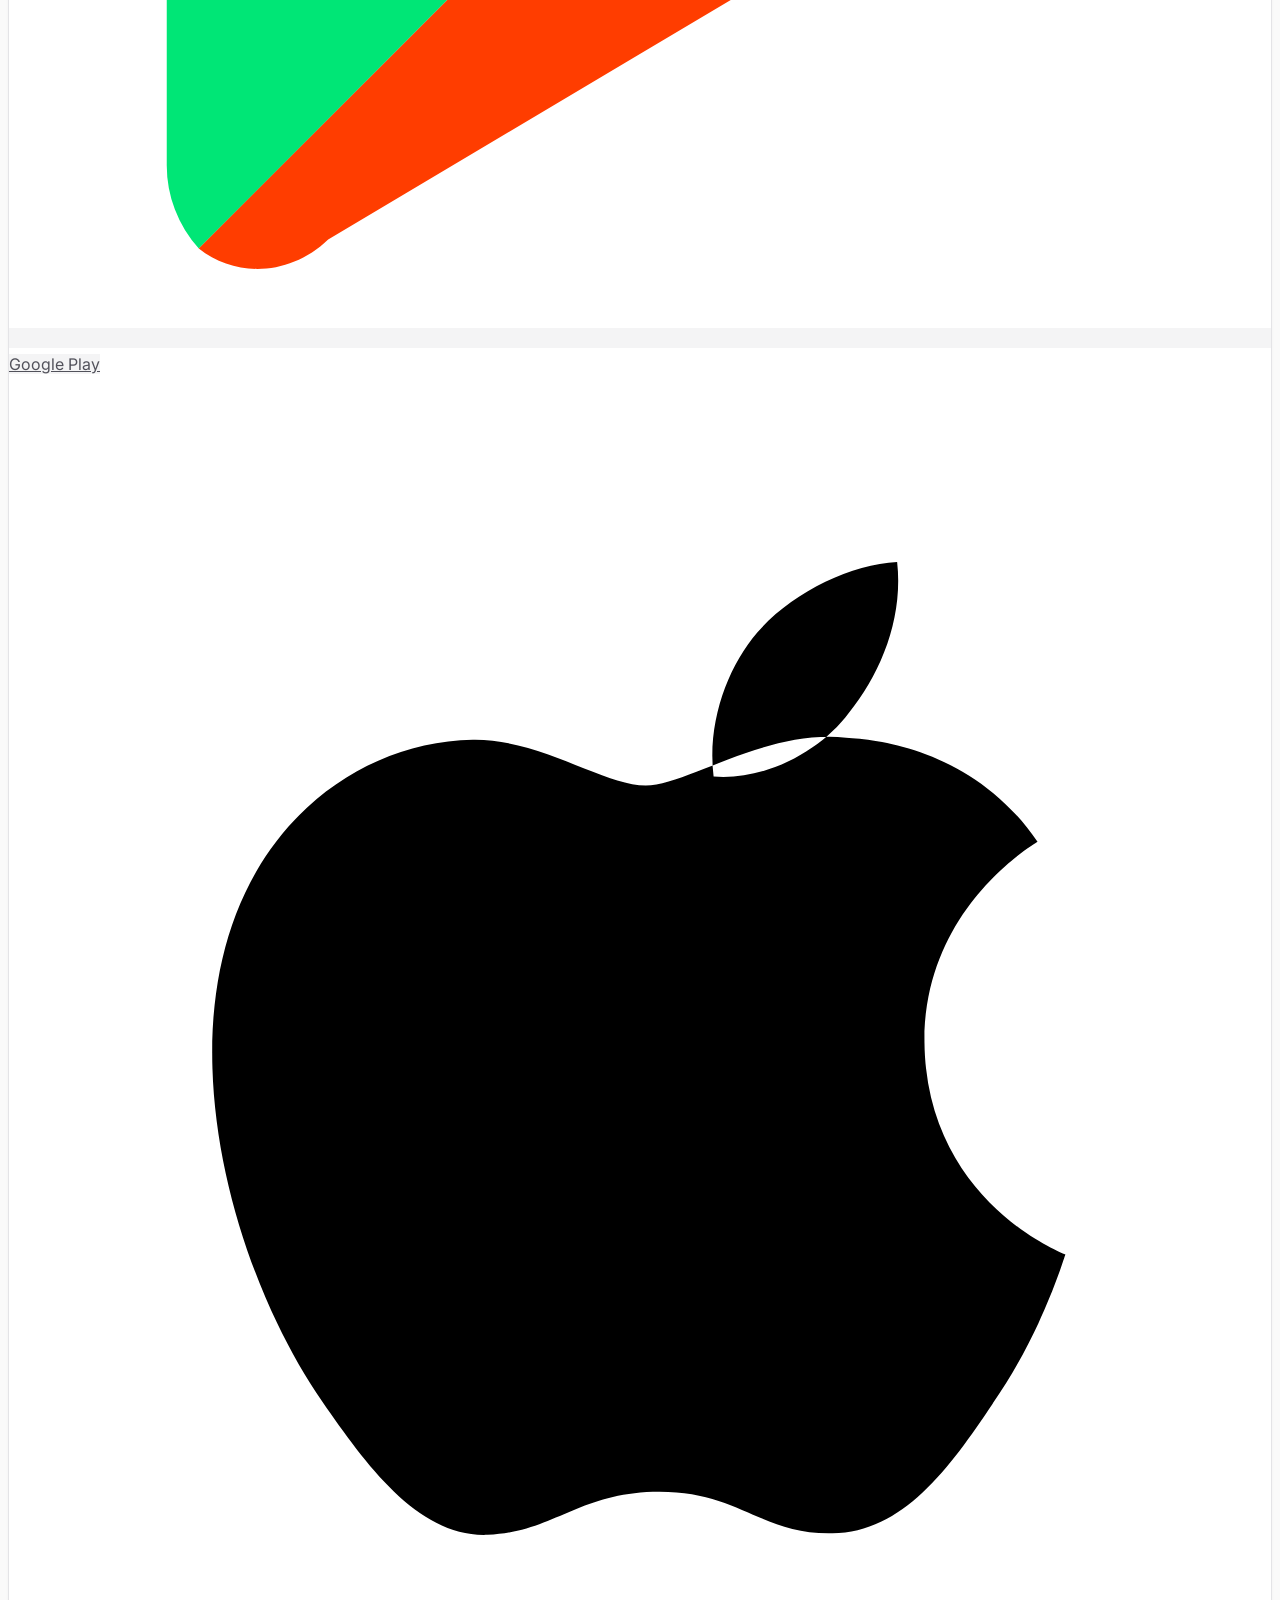
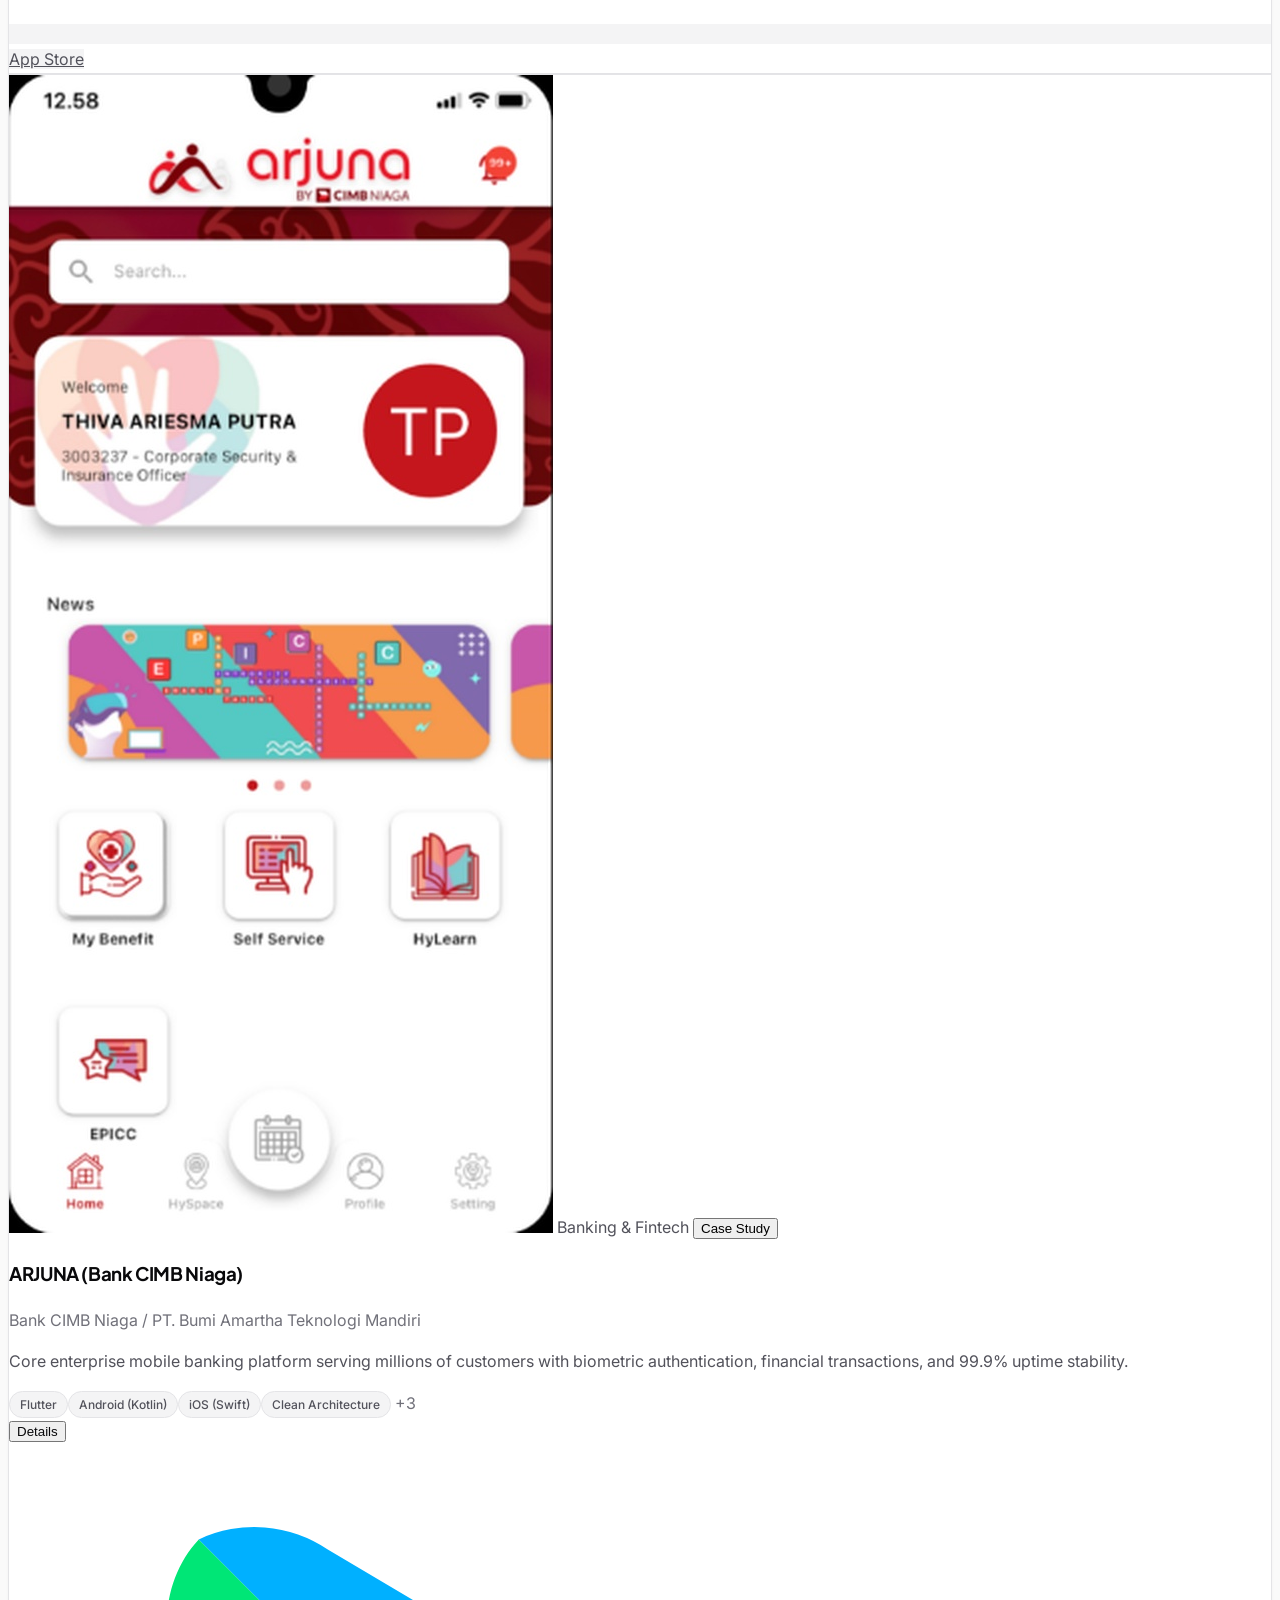
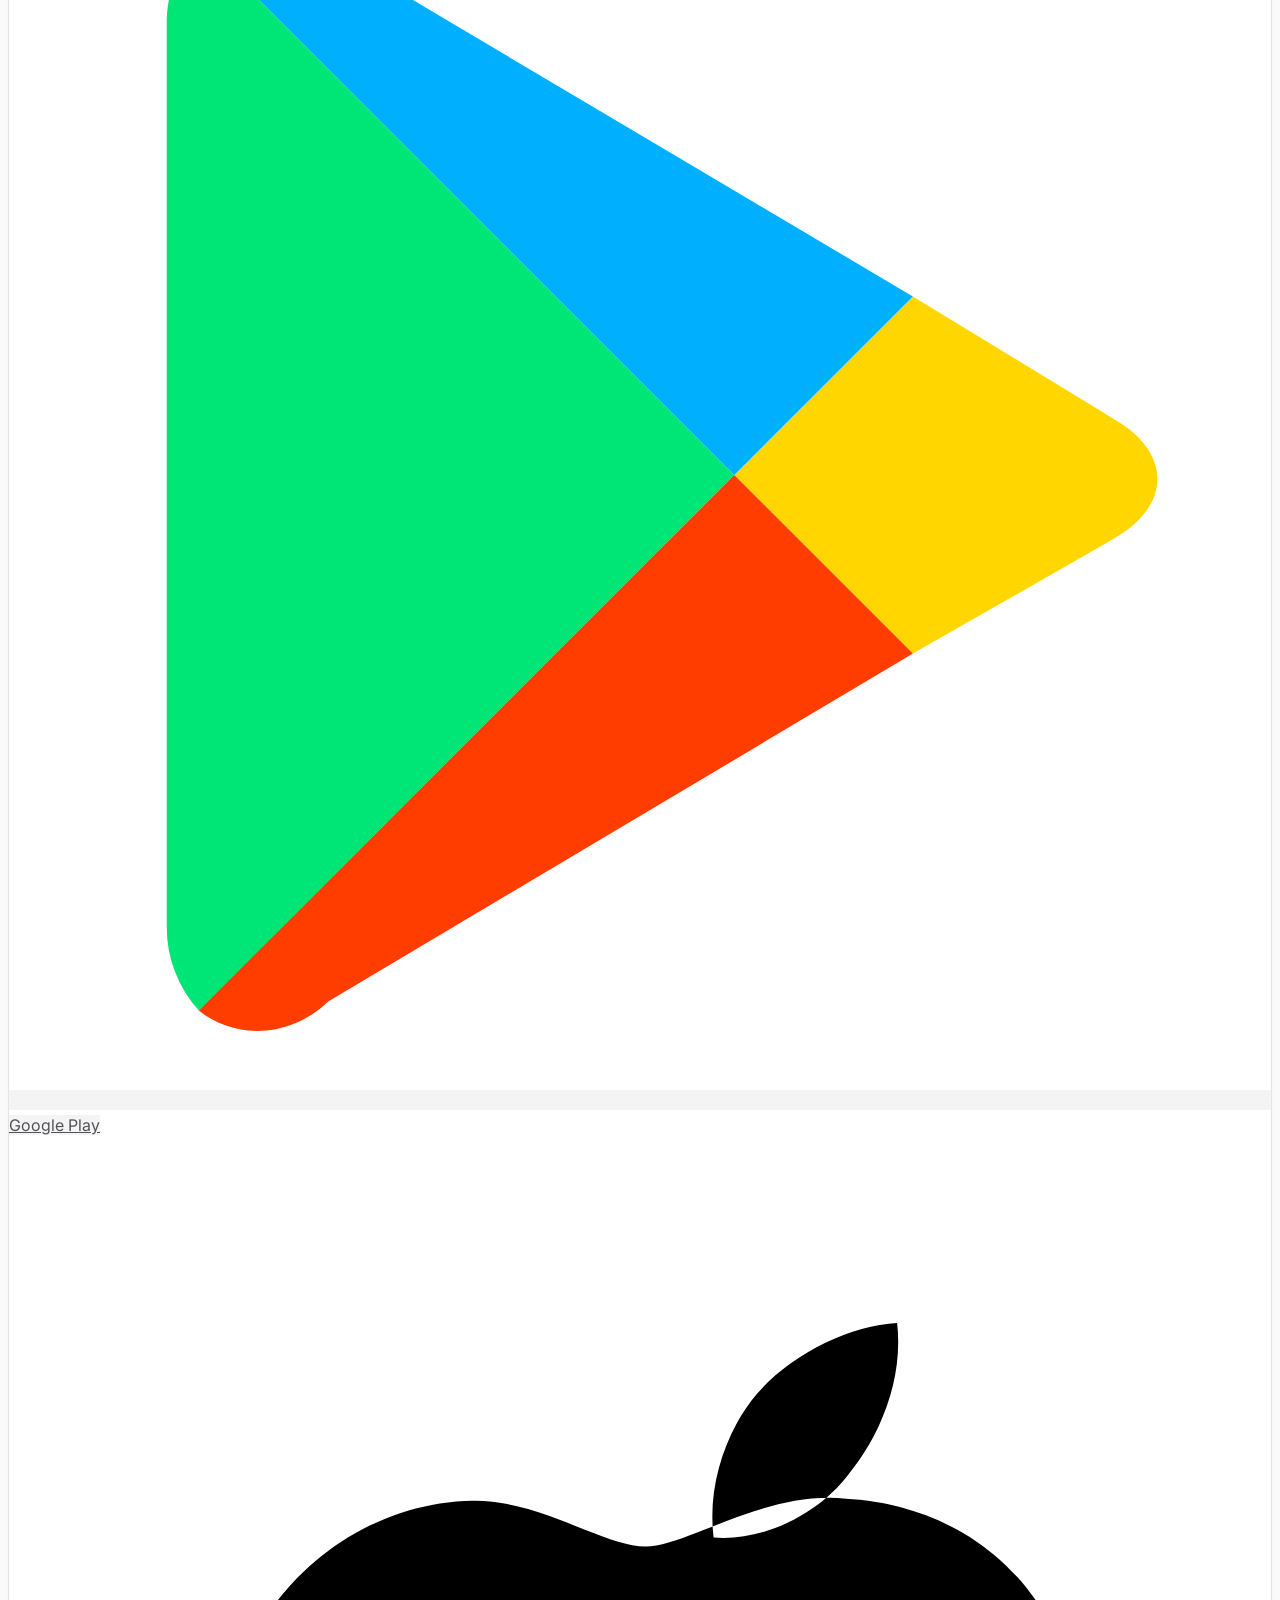
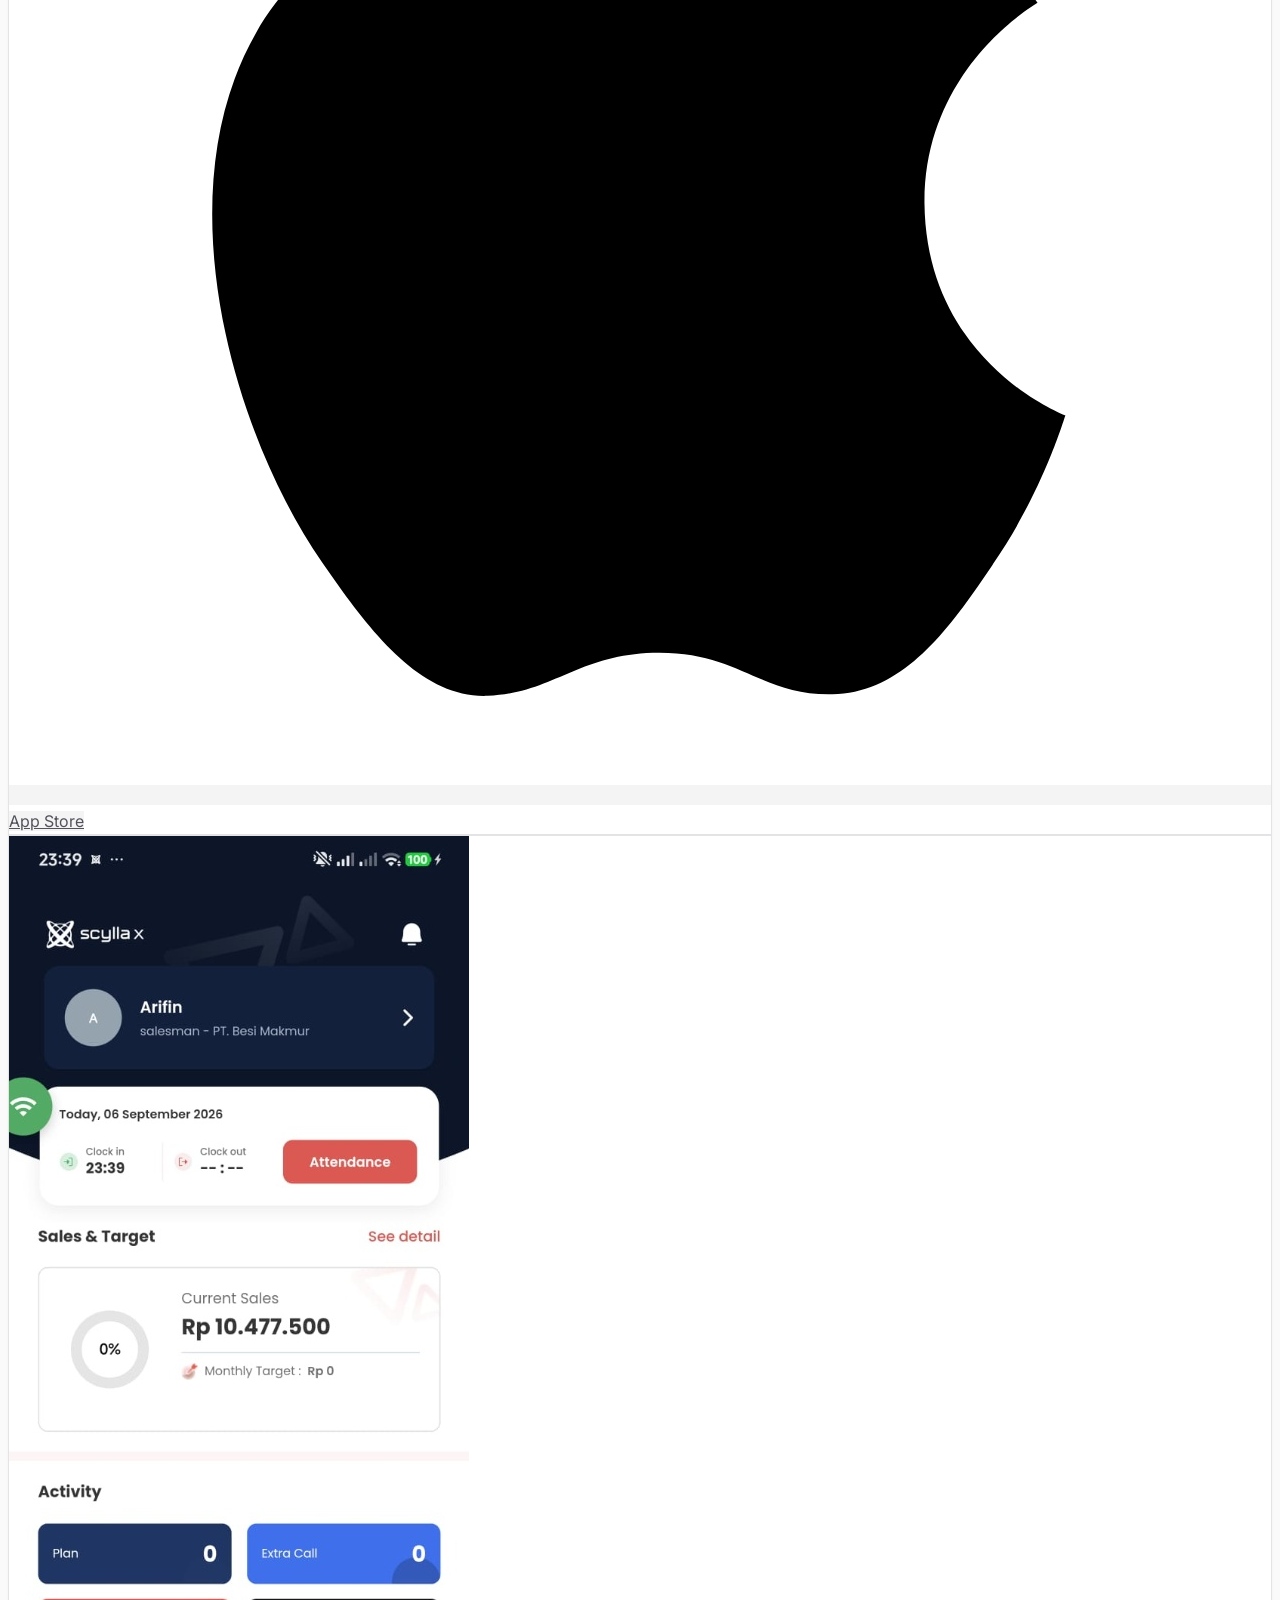
==== commit 857ef3ed: "Remove Request CV button from header and mobile menu" ====
--- a/index.html
+++ b/index.html
@@ -130,12 +130,6 @@
                         <span>GitHub</span>
                     </a>
 
-                    <!-- Request CV -->
-                    <a href="mailto:noufal.github@gmail.com?subject=Request%20CV%20-%20Noufal%20Ibrahim" class="hidden sm:inline-flex btn-solid text-xs py-1.5 px-3.5">
-                        <i data-lucide="file-text" class="w-3.5 h-3.5"></i>
-                        <span>Request CV</span>
-                    </a>
-
                     <!-- Mobile Menu Toggle -->
                     <button id="mobile-menu-toggle" class="md:hidden p-2 rounded-lg border border-base text-muted hover:text-heading" aria-label="Toggle menu">
                         <i data-lucide="menu" class="w-4 h-4"></i>
@@ -154,9 +148,6 @@
                 <div class="pt-3 border-t border-base flex gap-2">
                     <a href="https://github.com/Noufalgithub" target="_blank" rel="noopener noreferrer" class="flex-1 py-2 text-center rounded-lg border border-base text-xs font-medium text-secondary">
                         GitHub
-                    </a>
-                    <a href="mailto:noufal.github@gmail.com?subject=Request%20CV%20-%20Noufal%20Ibrahim" class="flex-1 py-2 text-center rounded-lg bg-zinc-900 dark:bg-white text-white dark:text-zinc-900 text-xs font-semibold">
-                        Request CV
                     </a>
                 </div>
             </div>
@@ -369,7 +360,35 @@
             <!-- Clean Timeline List -->
             <div class="space-y-8">
                 
-                <!-- Role 1 -->
+                <!-- Role 1 — Current -->
+                <article class="clean-card rounded-xl p-6">
+                    <div class="flex flex-col sm:flex-row sm:items-center sm:justify-between gap-1 mb-3">
+                        <div>
+                            <h3 class="text-base font-bold text-heading">Software Engineer (iOS) (Contract)</h3>
+                            <p class="text-xs font-medium text-blue-600 dark:text-blue-400">Bank BSI — via PT. MSBU Konsultan Indonesia</p>
+                        </div>
+                        <time class="text-xs font-mono text-muted">Nov 2026 – Present</time>
+                    </div>
+                    <ul class="space-y-2 text-xs sm:text-sm text-secondary list-disc list-inside ml-1">
+                        <li>Software Engineer (iOS) on <strong>BYOND by BSI</strong>, Bank Syariah Indonesia's digital banking super-app, in the <strong>Bill Payment &amp; Partnership</strong> squad.</li>
+                        <li>Building <strong>Pay &amp; Buy</strong> and <strong>QRIS</strong> features for millions of customers — secure, reliable iOS payment flows.</li>
+                        <li>Developing payment flows with <strong>Swift, UIKit, VIPER, and RxSwift</strong> — from inquiry and payment confirmation to transaction status and history.</li>
+                        <li>Ensuring secure payment flows with PIN and biometric authentication, handling loading, error, timeout, and retry states.</li>
+                        <li>Collaborating with product, design, backend, and QA in an Agile squad environment.</li>
+                    </ul>
+                    <div class="flex flex-wrap gap-1.5 mt-4 pt-3 border-t border-base">
+                        <span class="badge-subtle text-[11px]">Swift</span>
+                        <span class="badge-subtle text-[11px]">UIKit</span>
+                        <span class="badge-subtle text-[11px]">VIPER</span>
+                        <span class="badge-subtle text-[11px]">RxSwift</span>
+                        <span class="badge-subtle text-[11px]">CocoaPods</span>
+                        <span class="badge-subtle text-[11px]">Storyboard / XIB</span>
+                        <span class="badge-subtle text-[11px]">Xcode</span>
+                        <span class="badge-subtle text-[11px]">Banking Security</span>
+                    </div>
+                </article>
+
+                <!-- Role 2 -->
                 <article class="clean-card rounded-xl p-6">
                     <div class="flex flex-col sm:flex-row sm:items-center sm:justify-between gap-1 mb-3">
                         <div>
@@ -397,7 +416,7 @@
                     </div>
                 </article>
 
-                <!-- Role 2 -->
+                <!-- Role 3 -->
                 <article class="clean-card rounded-xl p-6">
                     <div class="flex flex-col sm:flex-row sm:items-center sm:justify-between gap-1 mb-3">
                         <div>
@@ -421,7 +440,7 @@
                     </div>
                 </article>
 
-                <!-- Role 3 -->
+                <!-- Role 4 -->
                 <article class="clean-card rounded-xl p-6">
                     <div class="flex flex-col sm:flex-row sm:items-center sm:justify-between gap-1 mb-3">
                         <div>
@@ -445,7 +464,7 @@
                     </div>
                 </article>
 
-                <!-- Role 4 -->
+                <!-- Role 5 -->
                 <article class="clean-card rounded-xl p-6">
                     <div class="flex flex-col sm:flex-row sm:items-center sm:justify-between gap-1 mb-3">
                         <div>
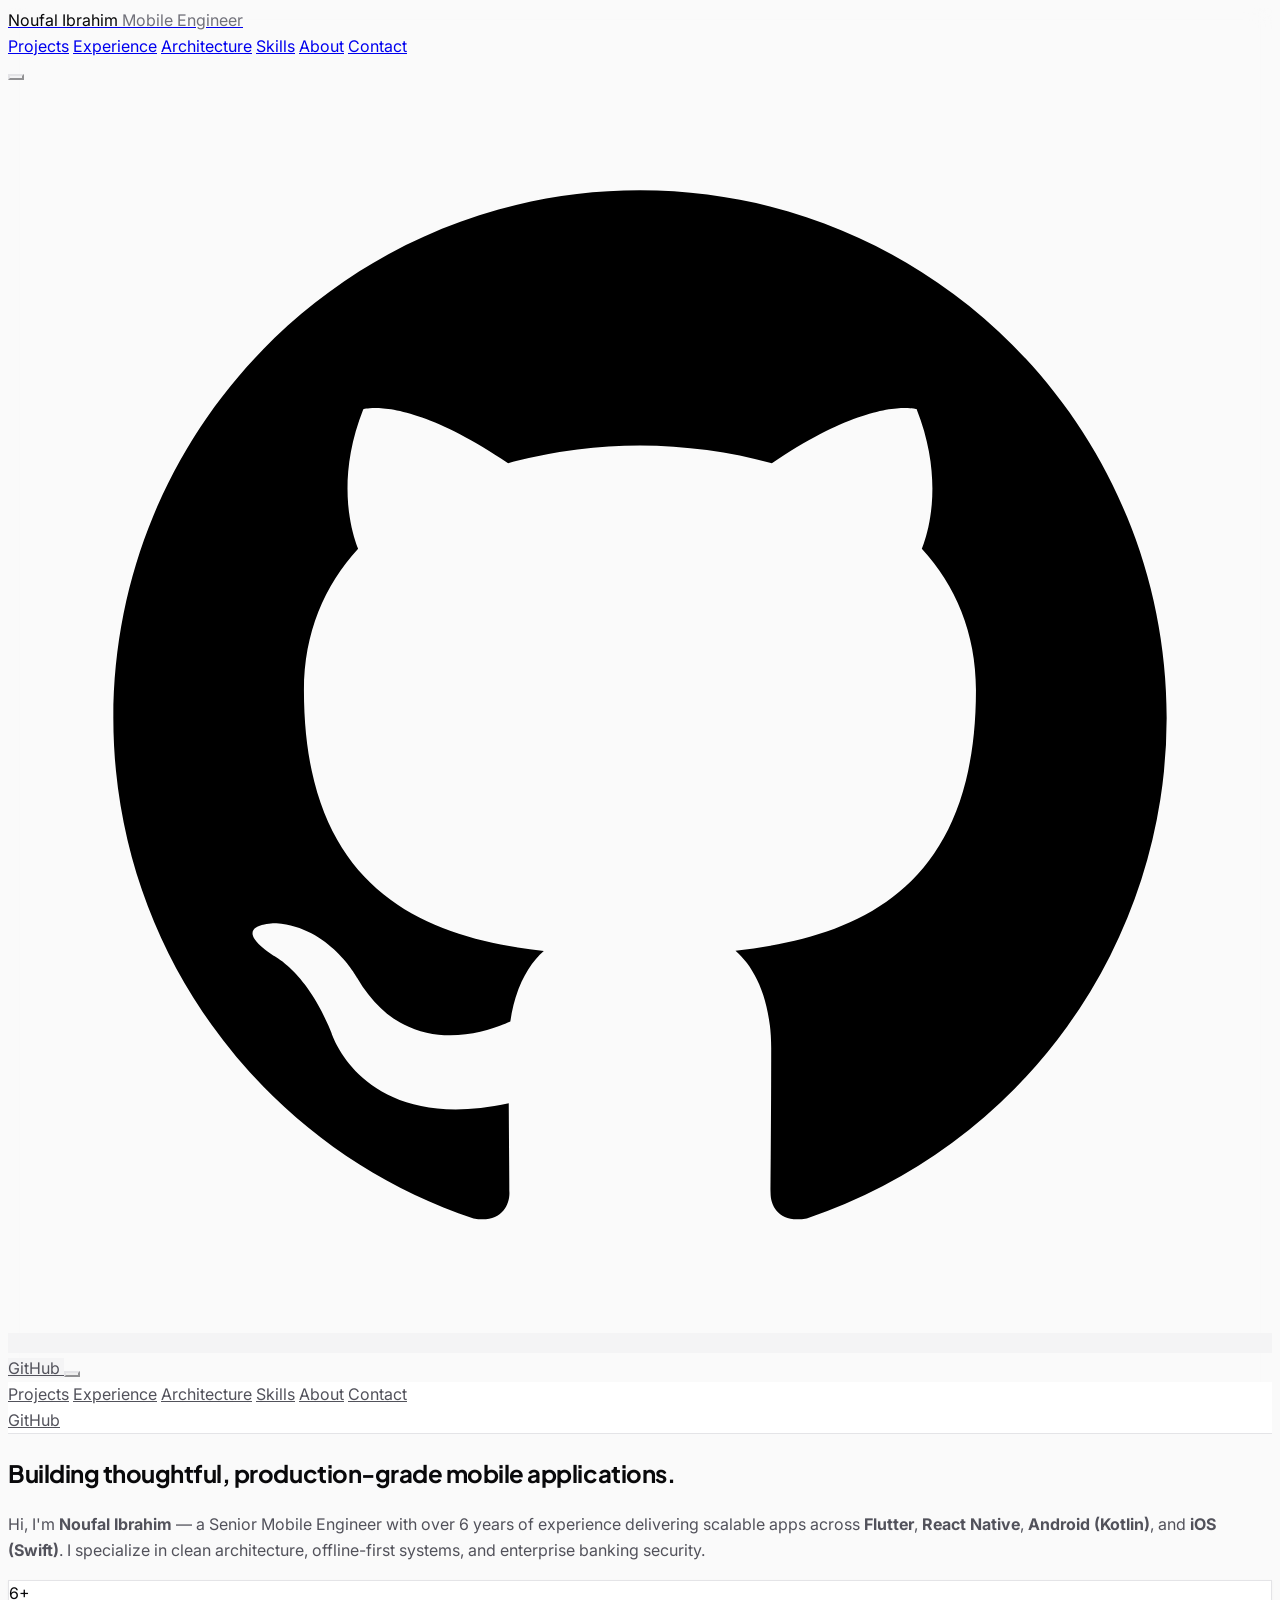
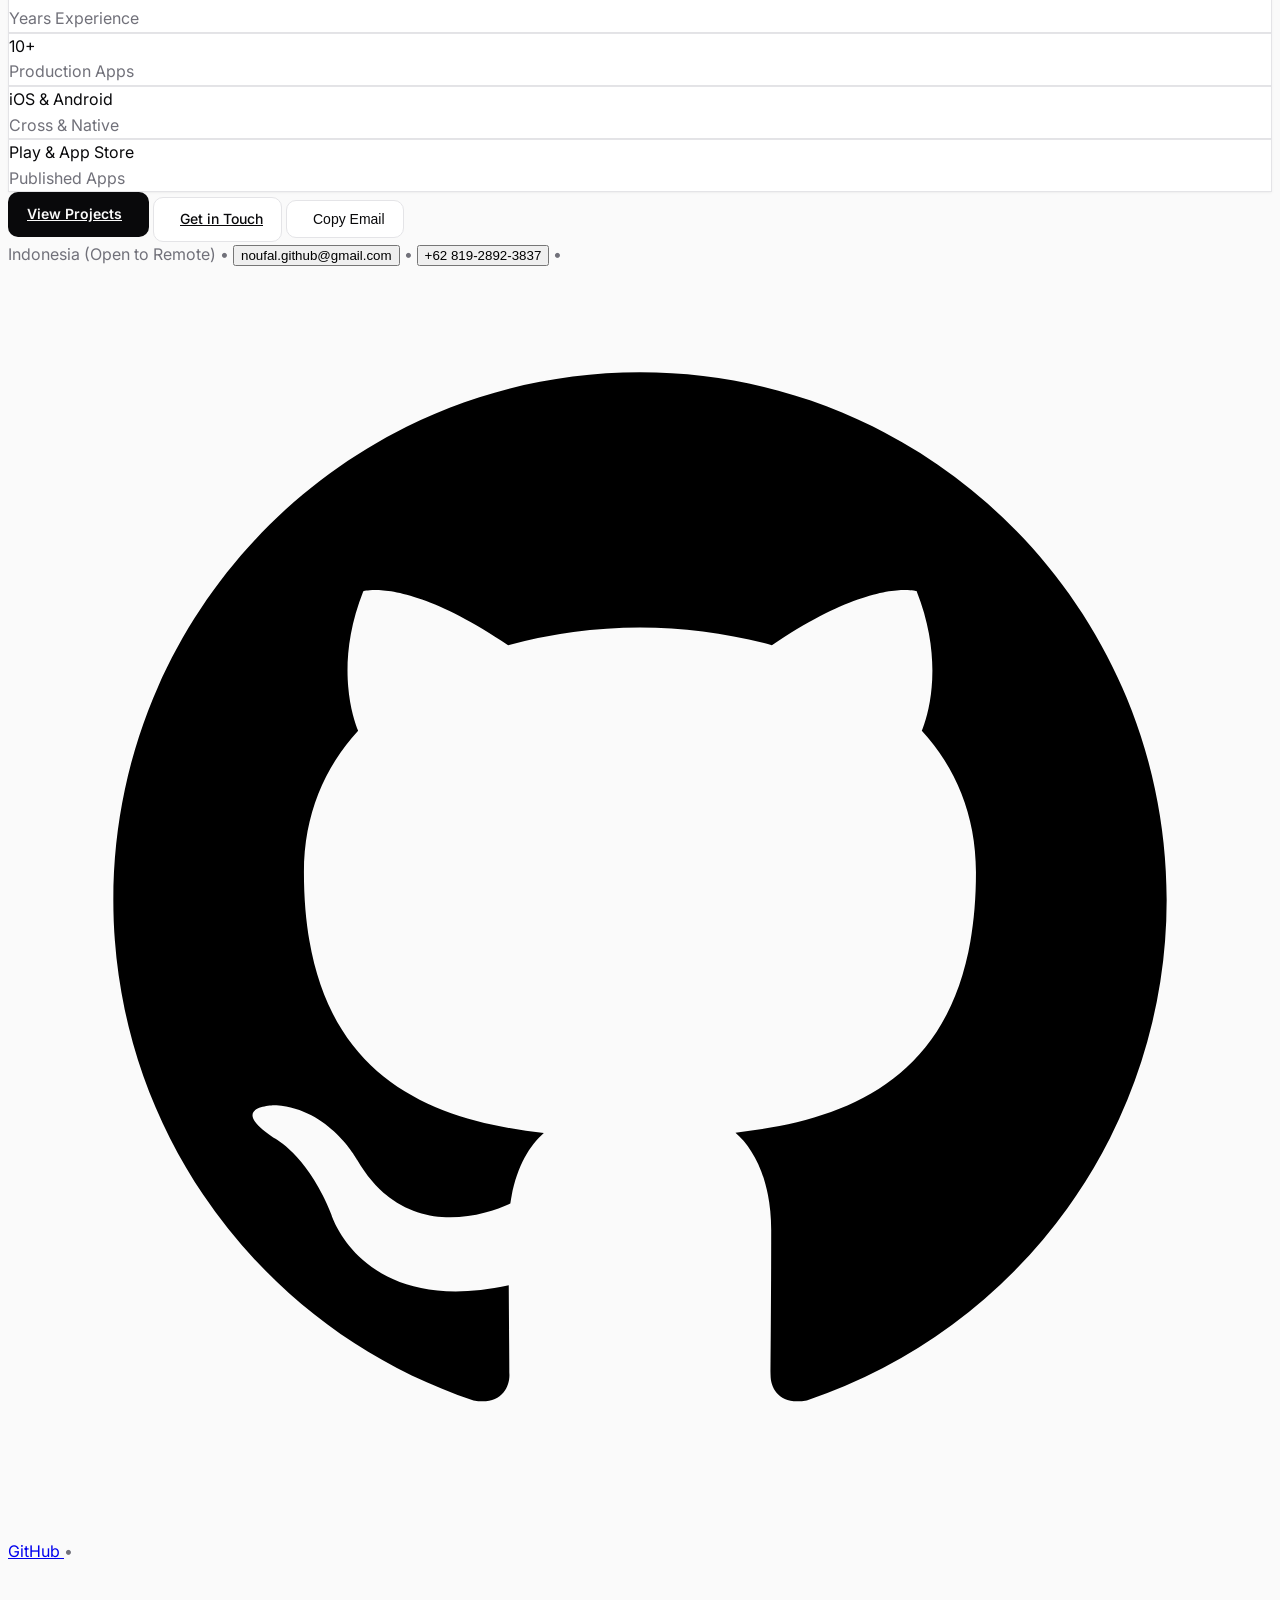
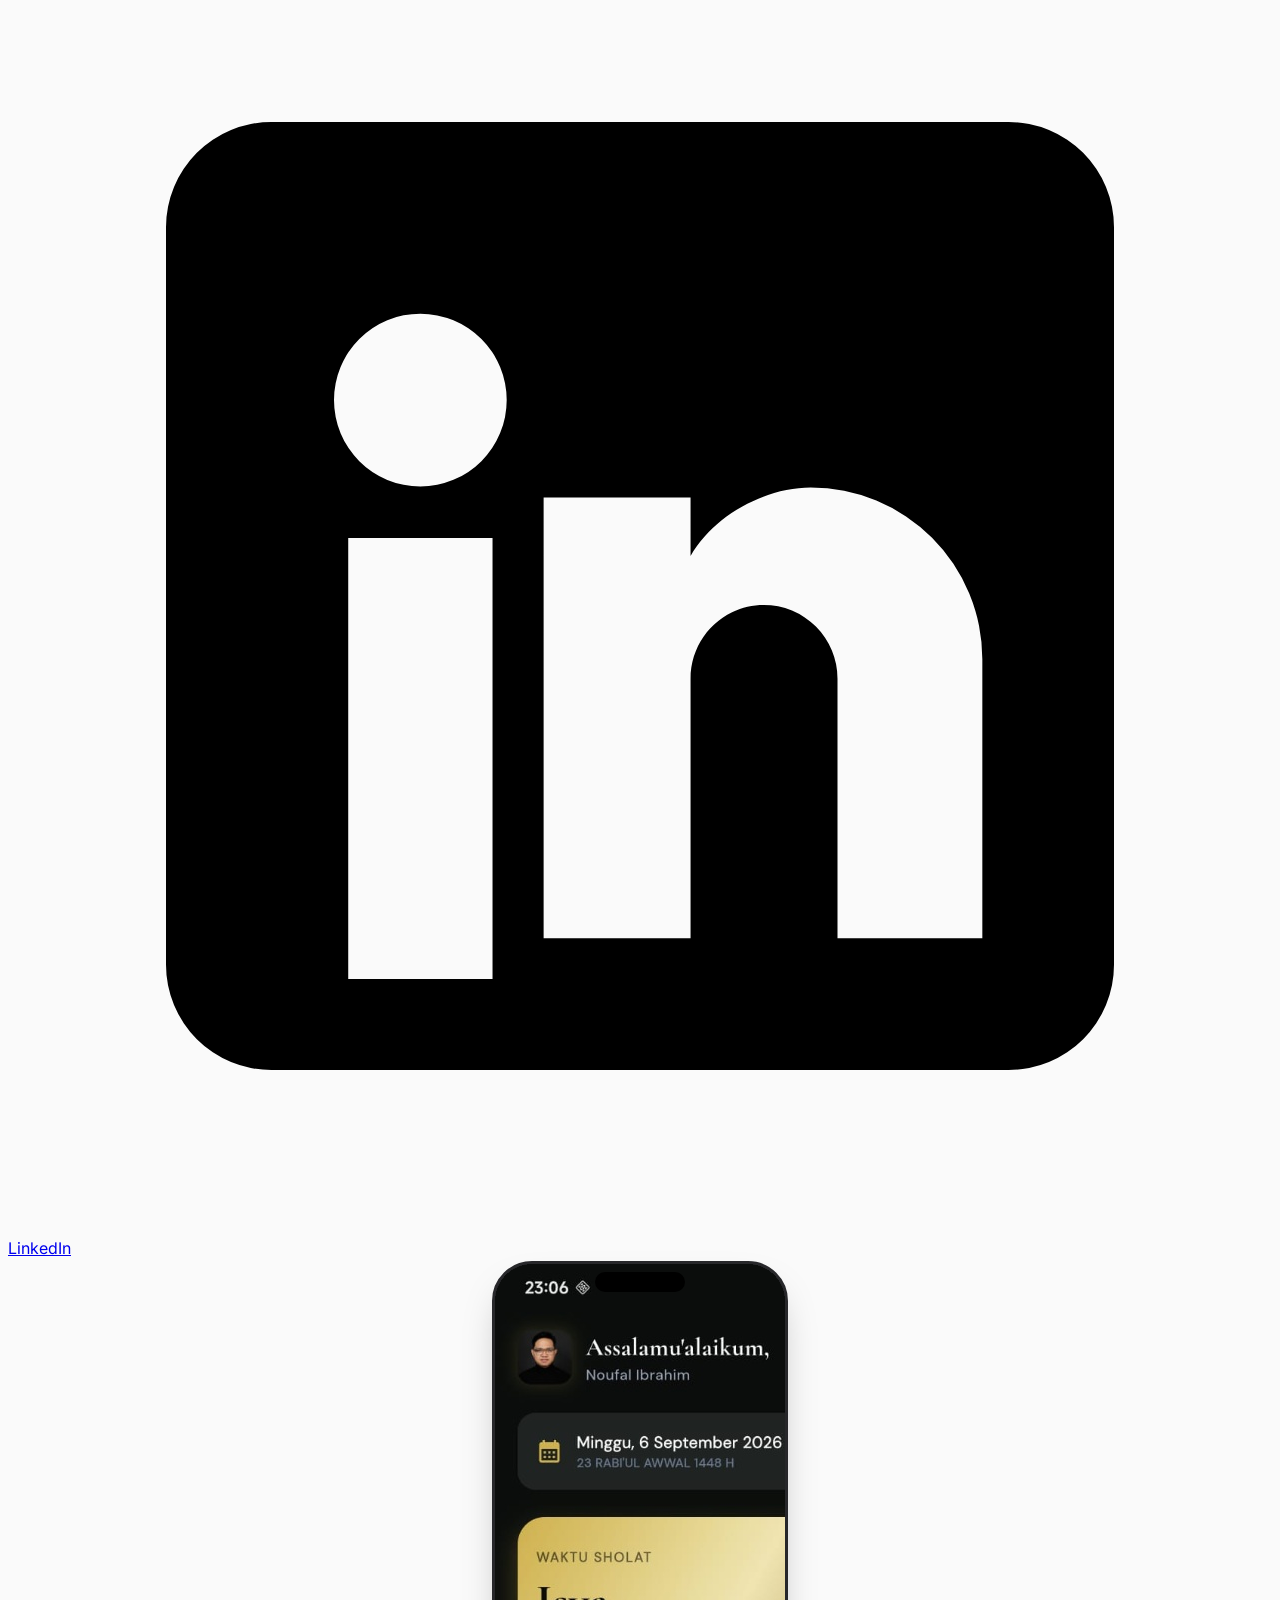
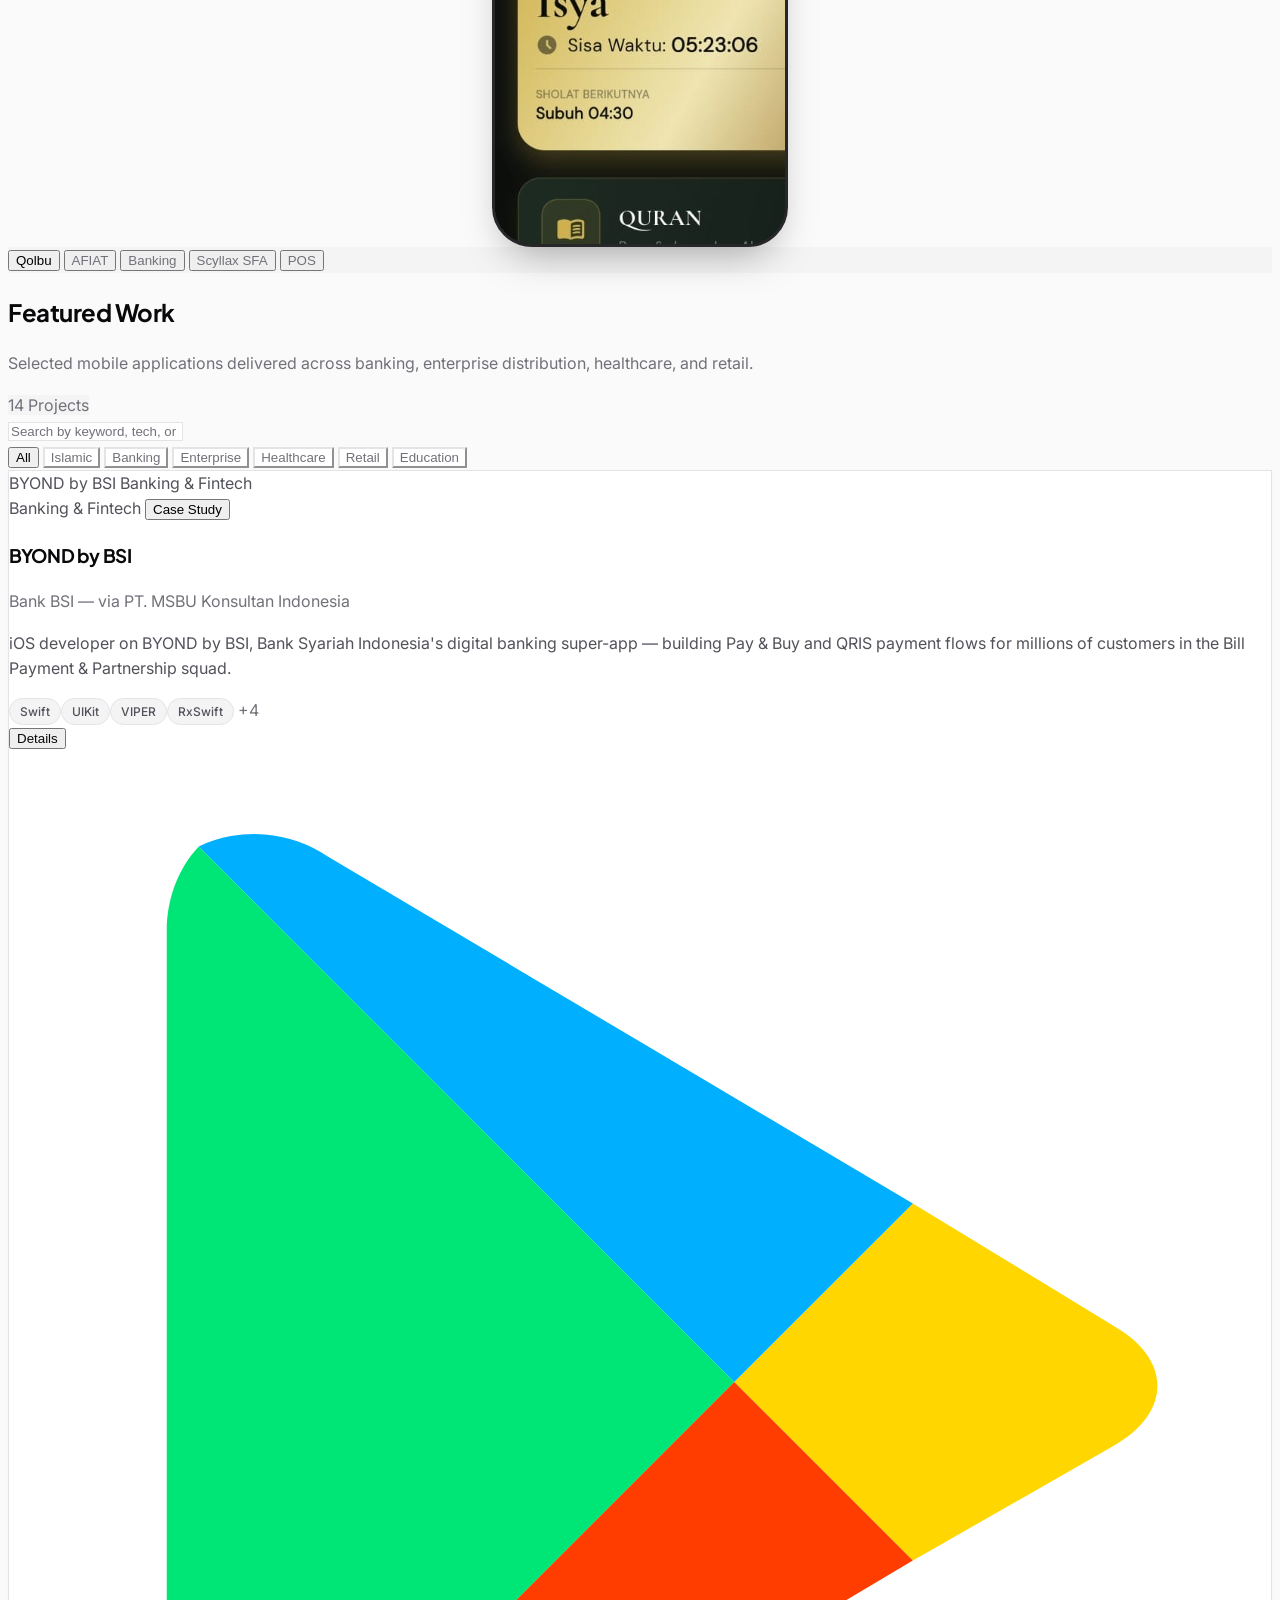
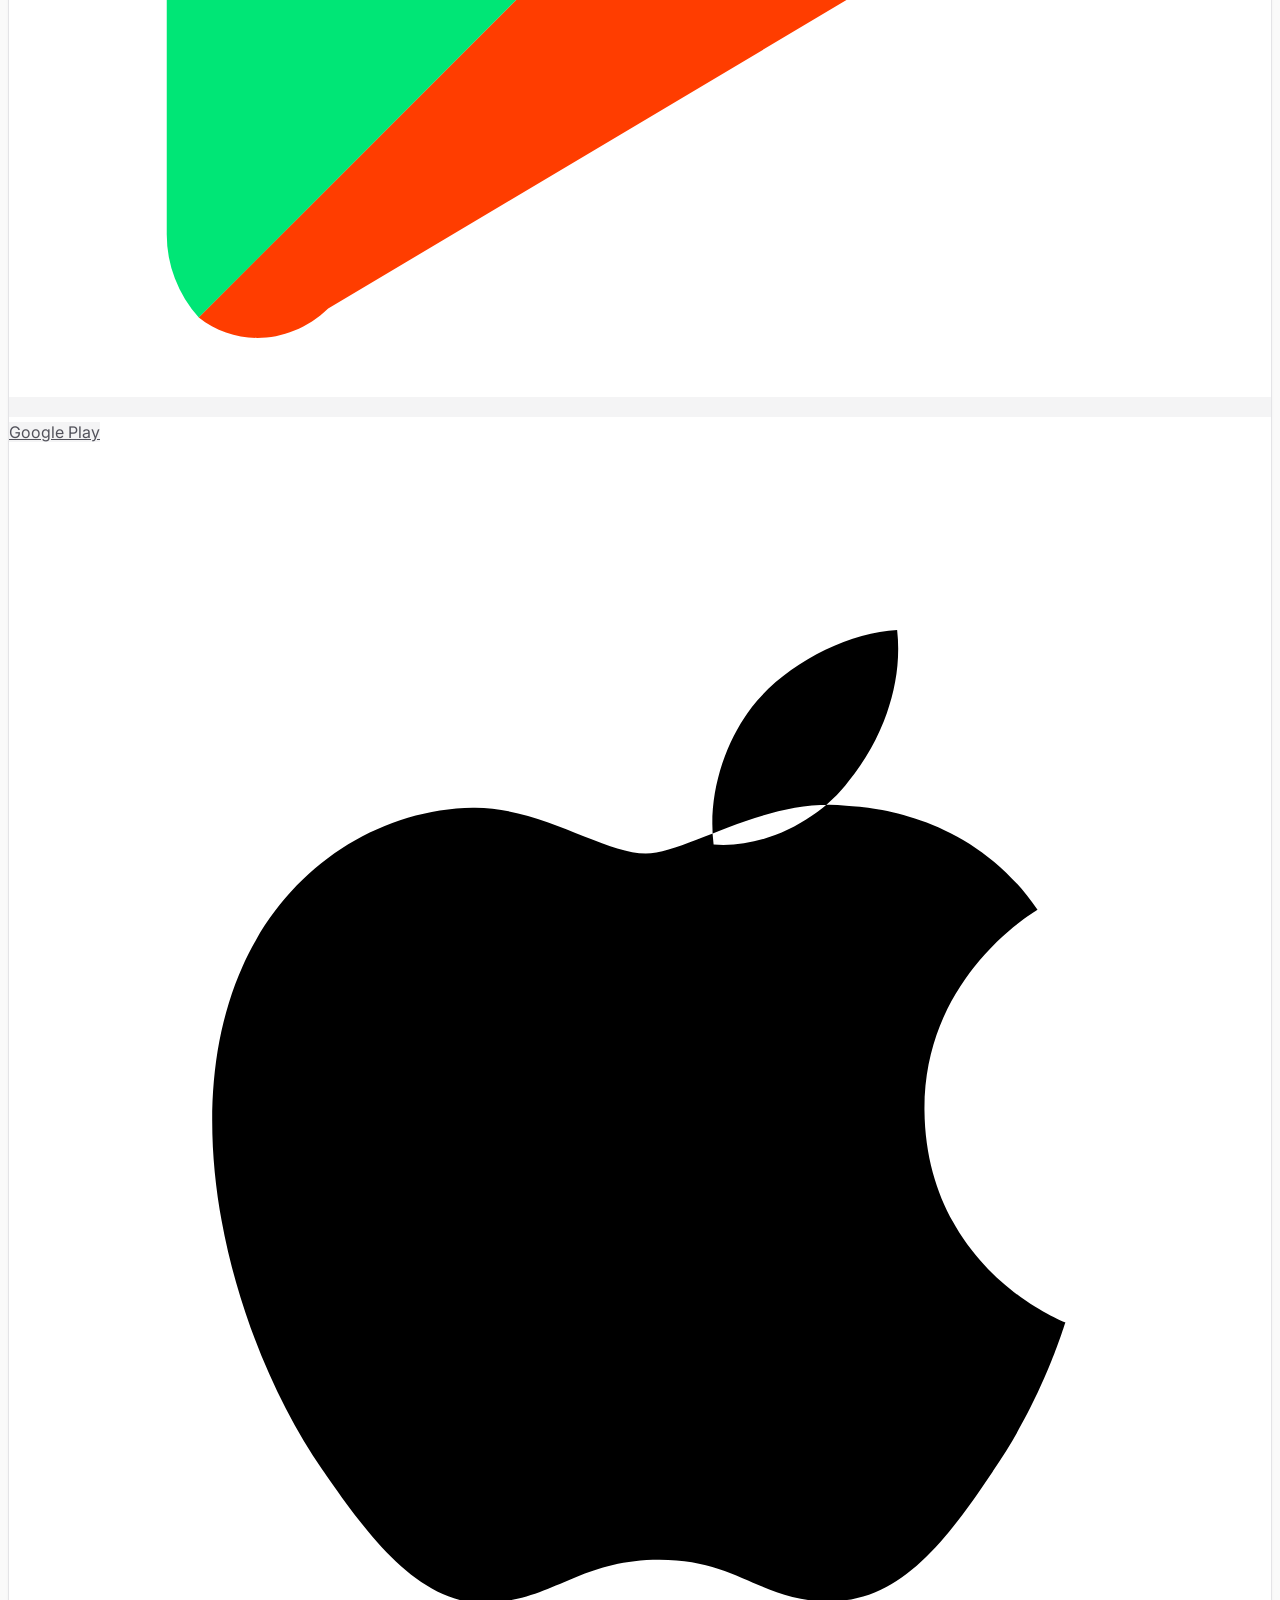
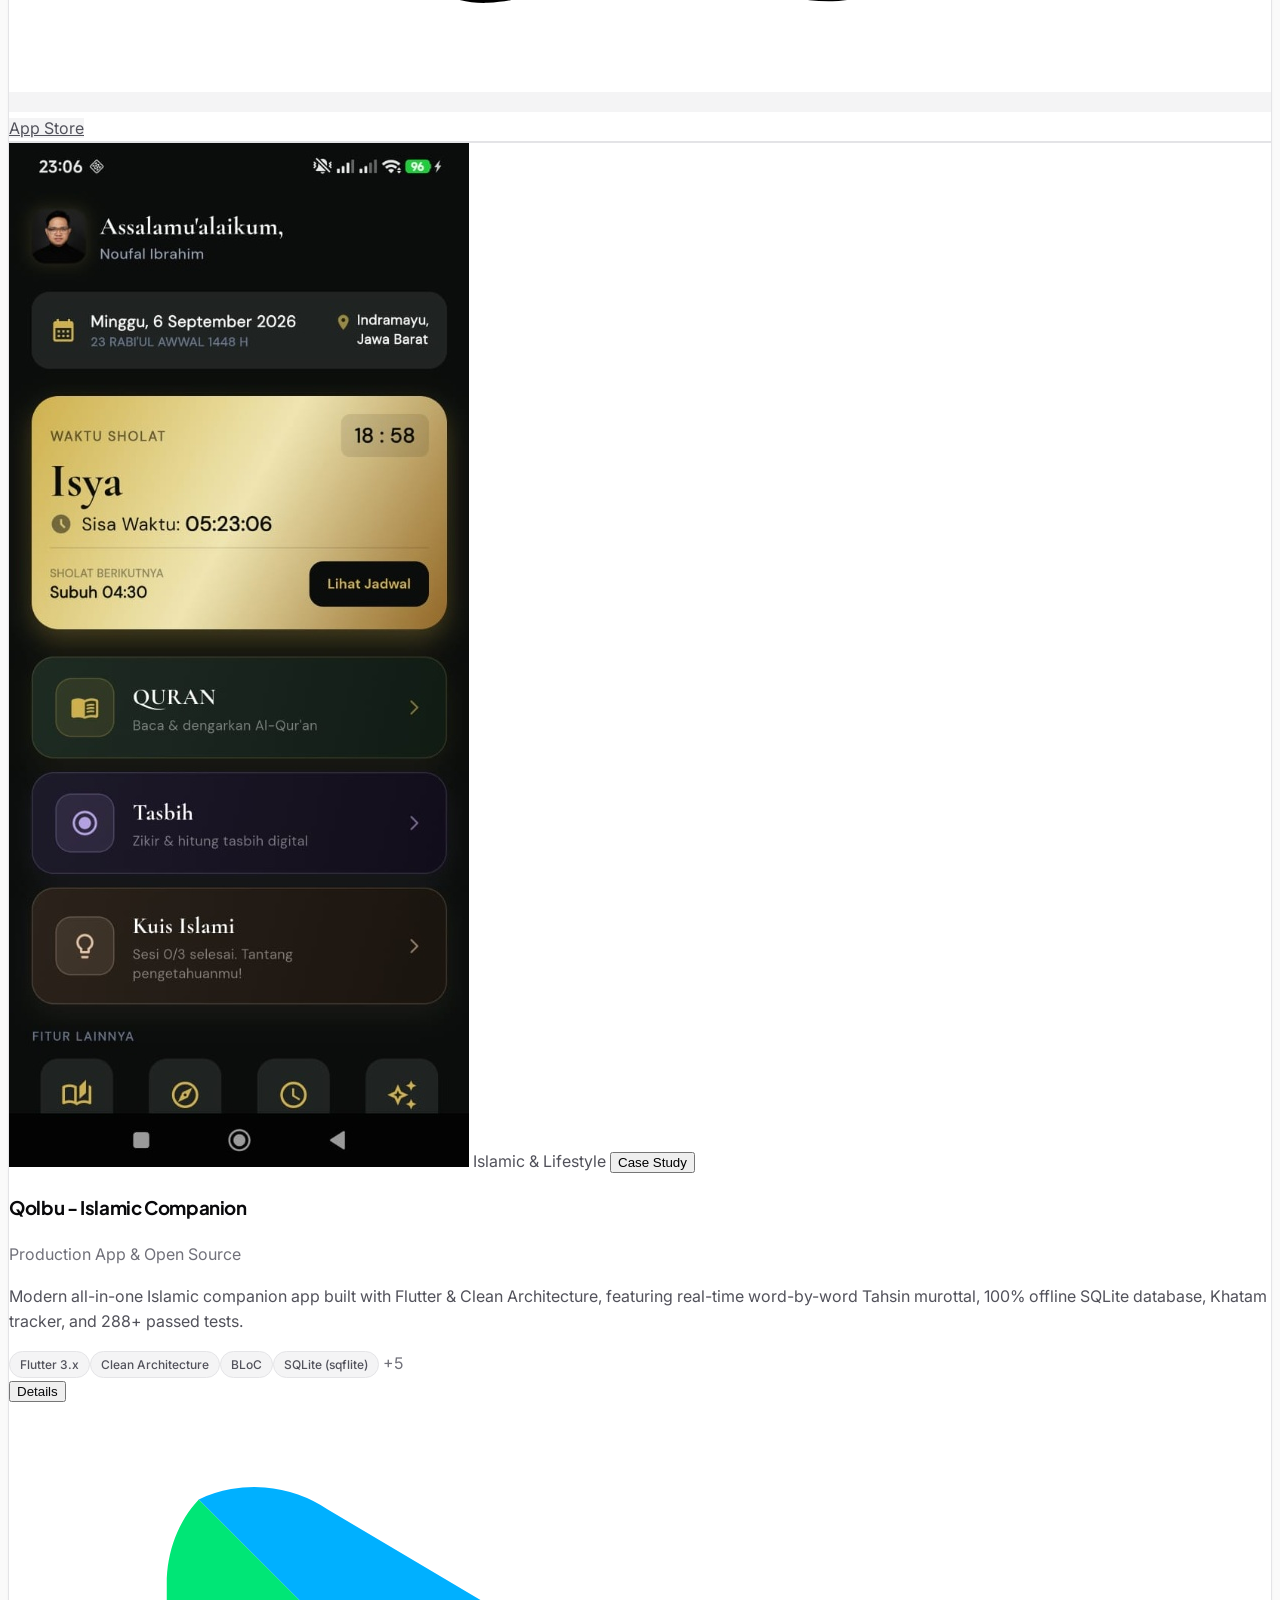
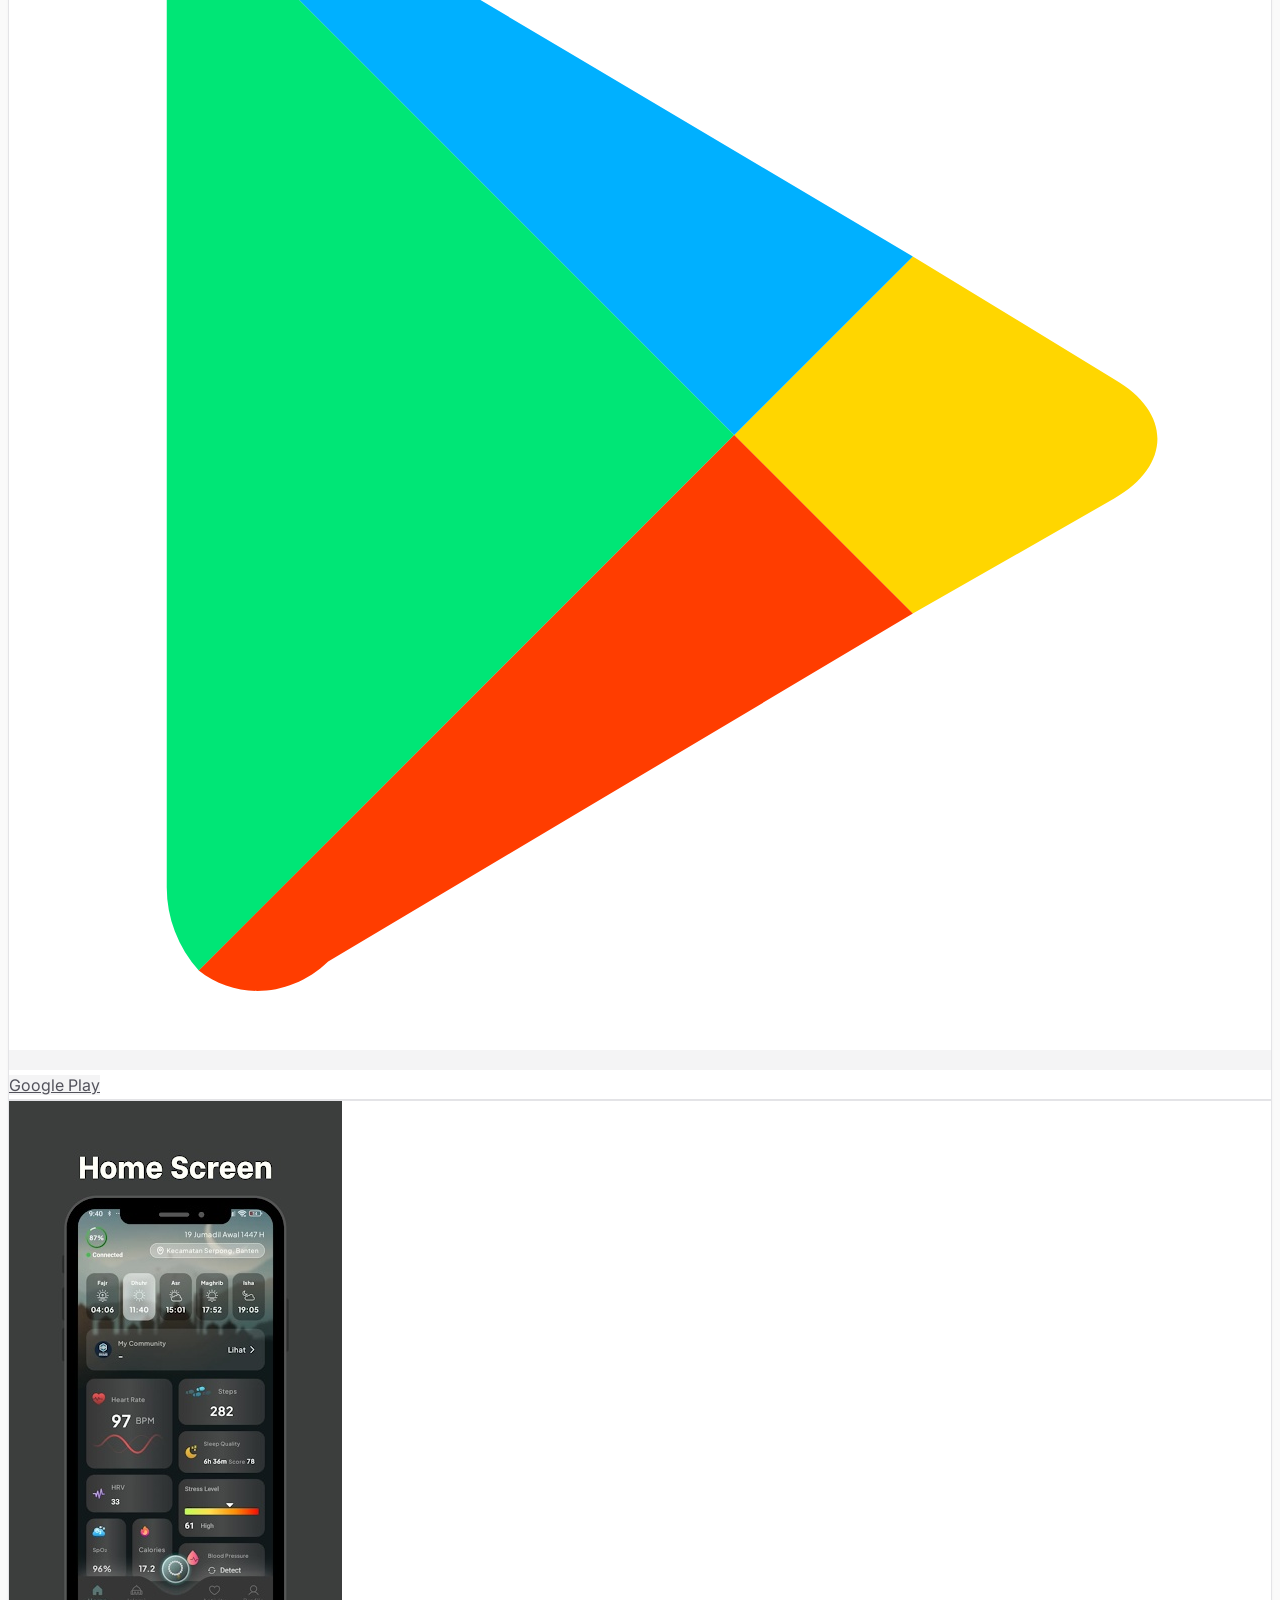
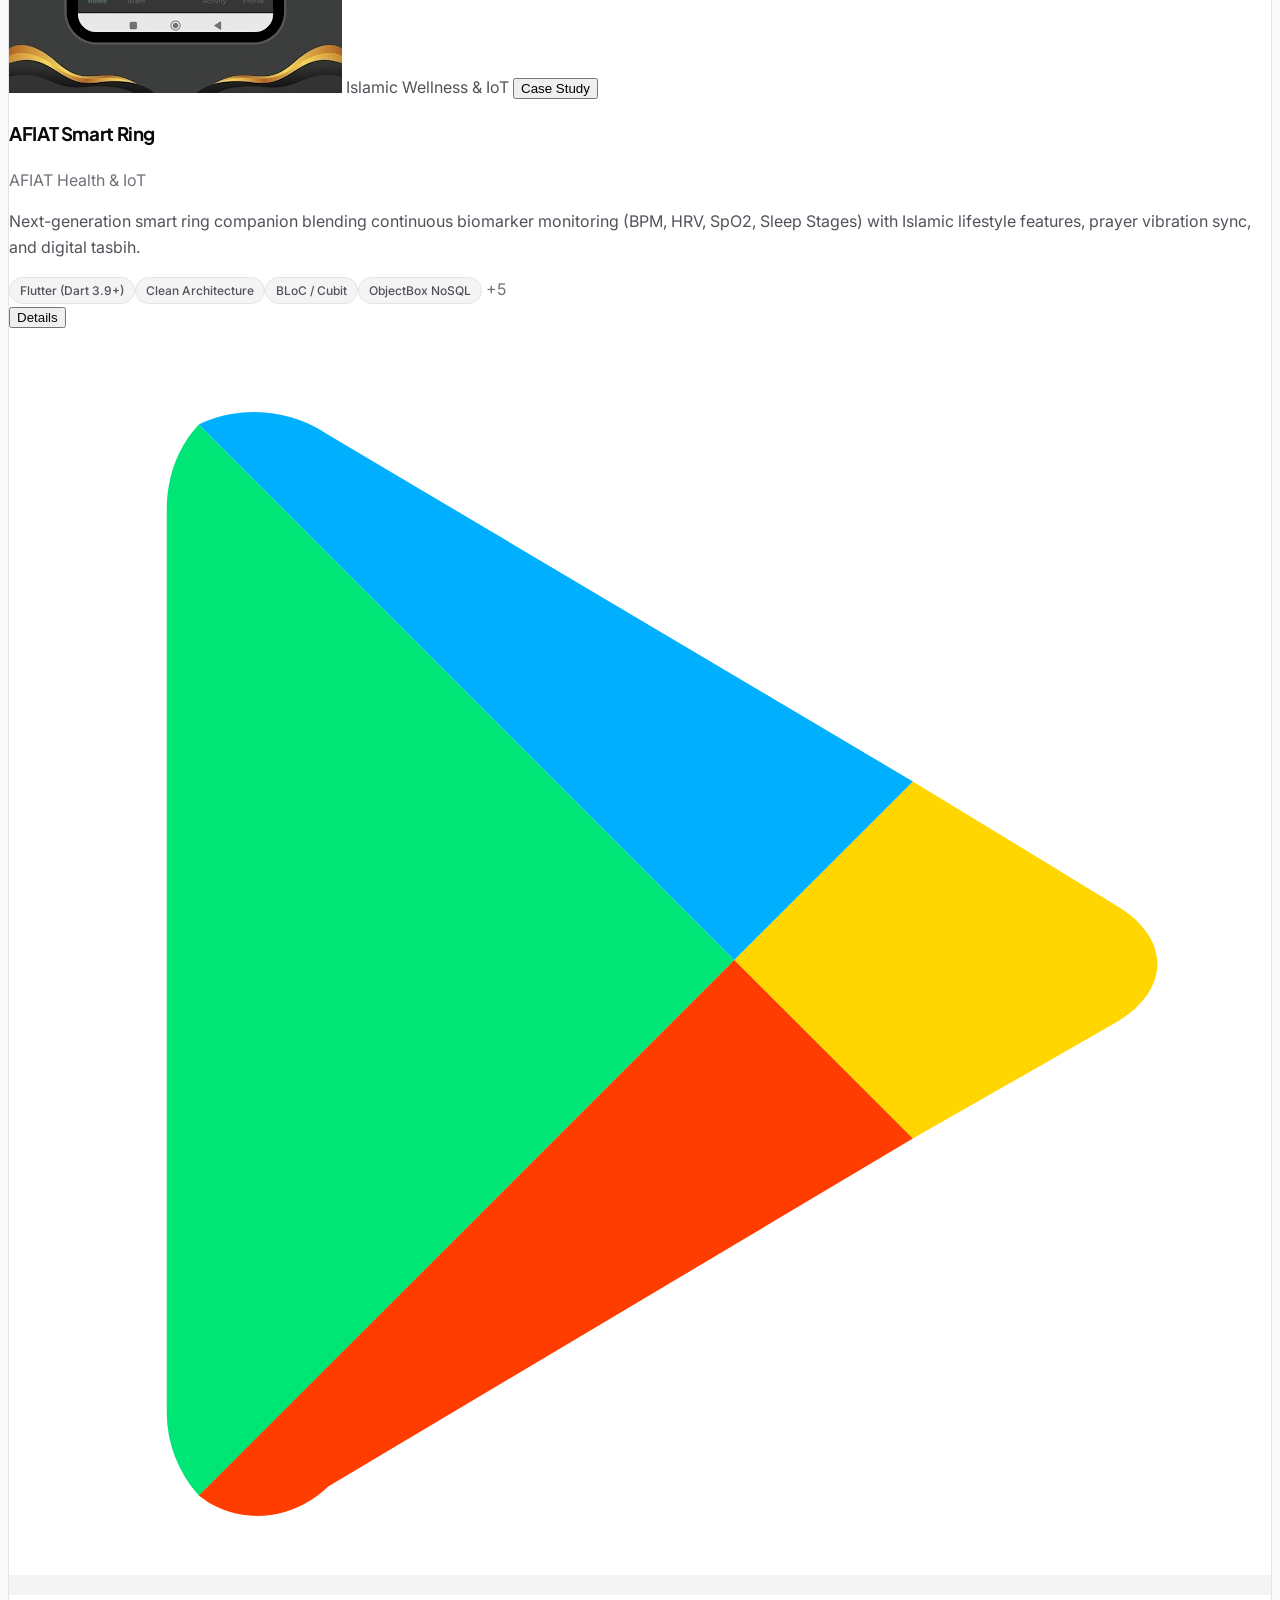
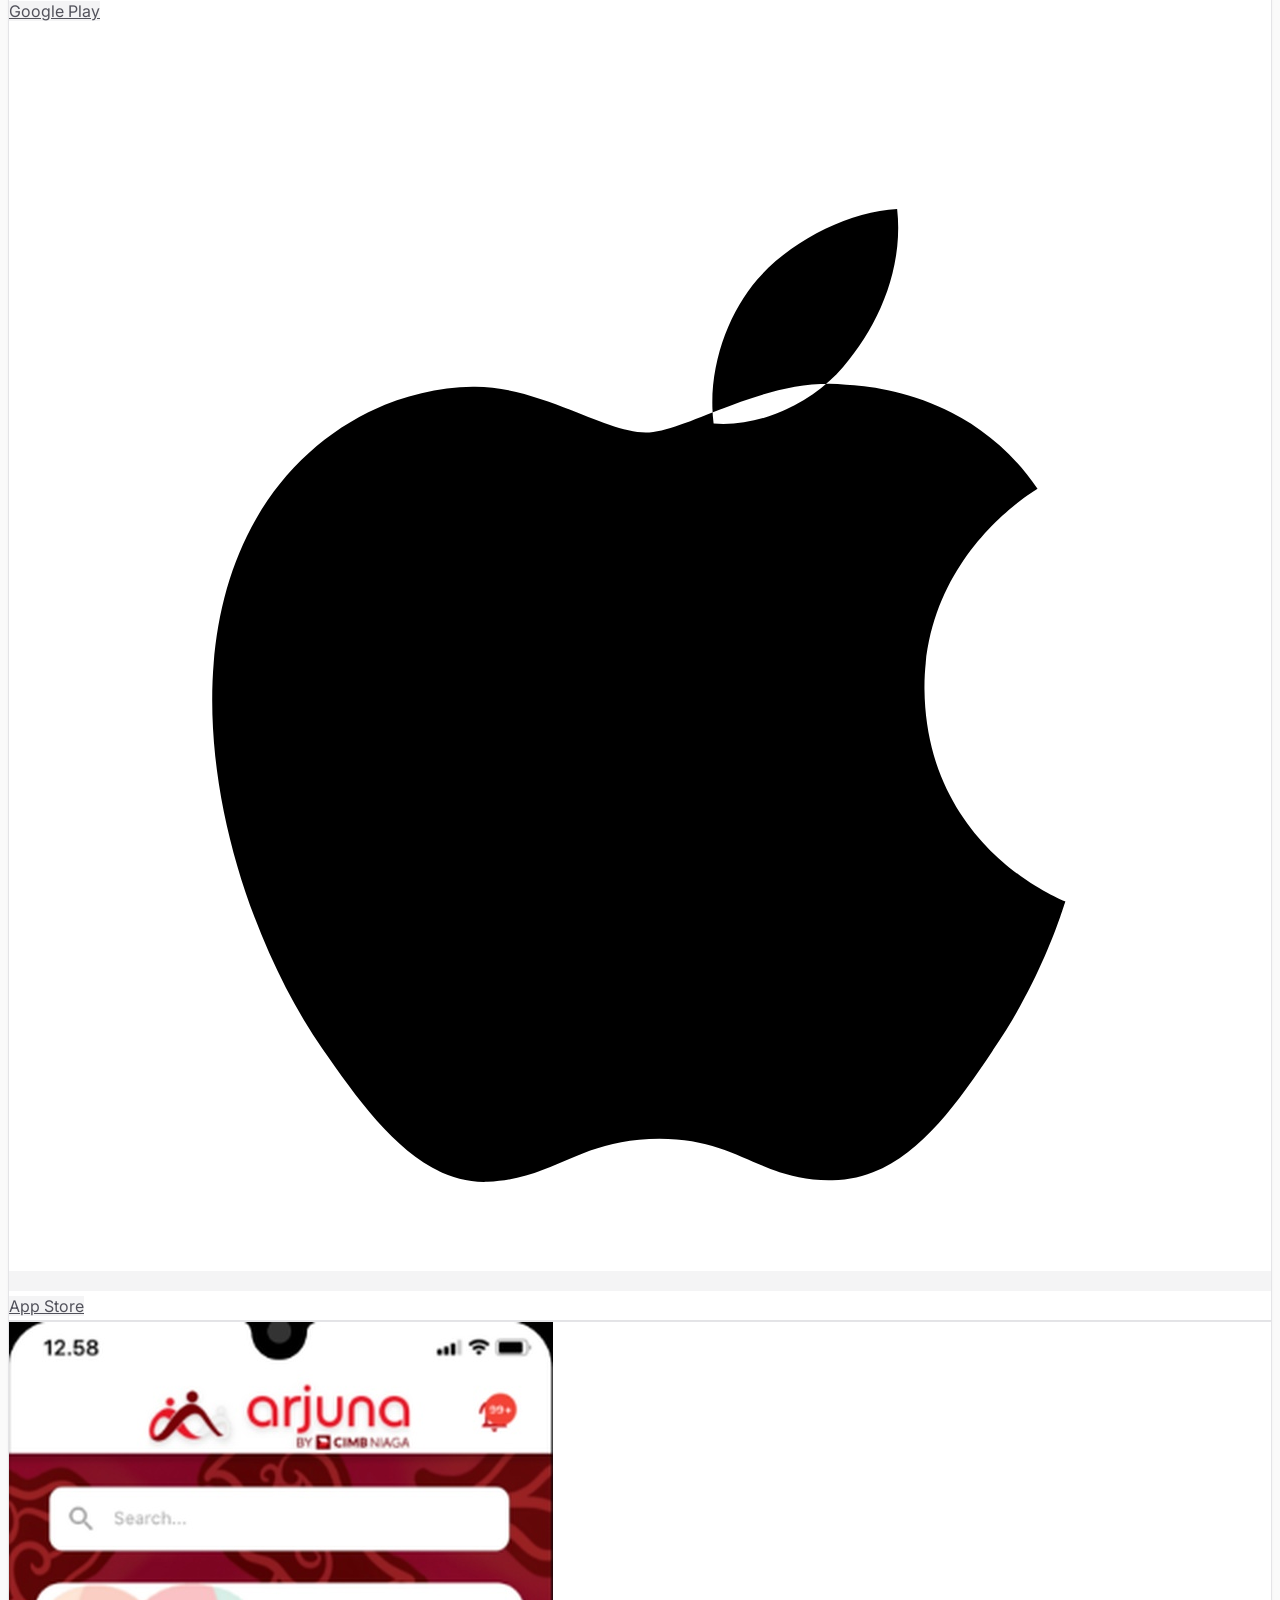
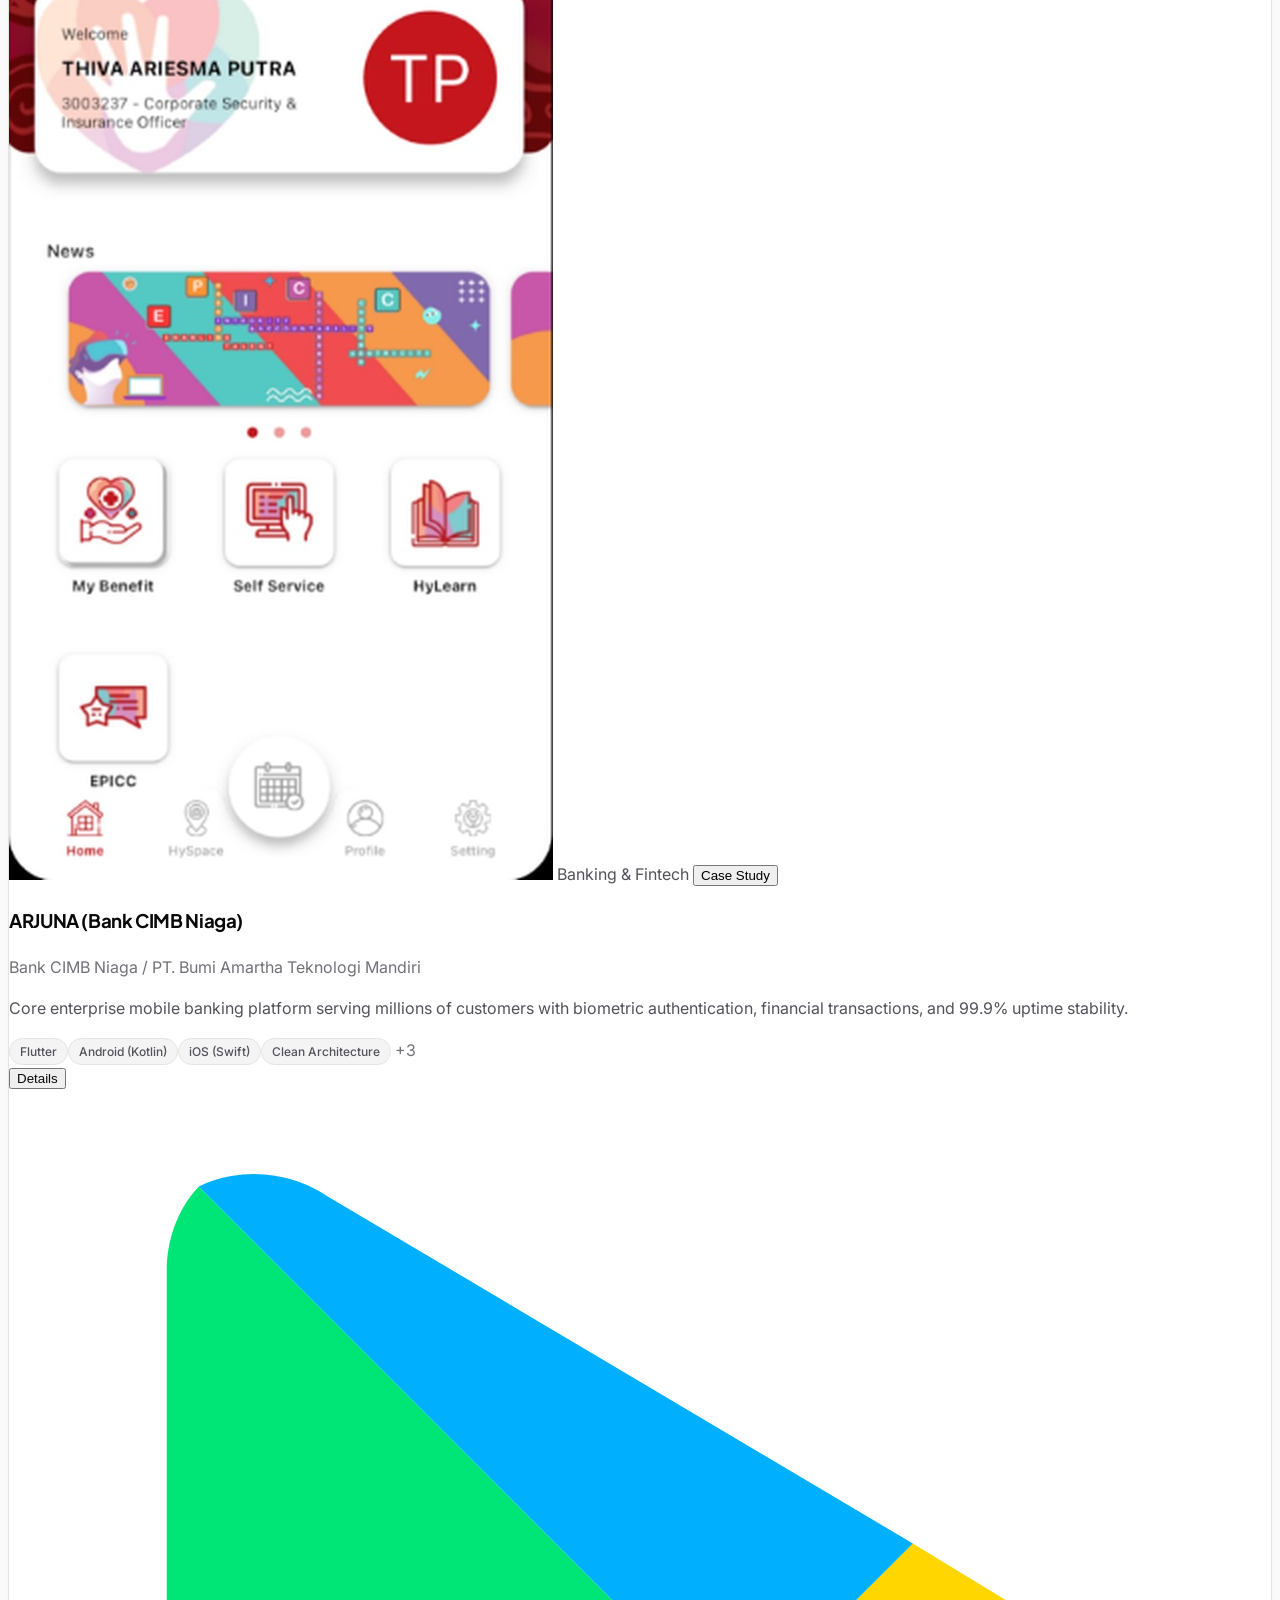
==== commit 4ffdf856: "Remove N logo box from header brand (name only)" ====
--- a/index.html
+++ b/index.html
@@ -91,10 +91,7 @@
             <div class="max-w-6xl mx-auto px-6 flex justify-between items-center">
                 
                 <!-- Brand -->
-                <a href="#" class="flex items-center gap-2.5 group" aria-label="Noufal Ibrahim">
-                    <span class="w-8 h-8 rounded-lg bg-zinc-900 dark:bg-white text-white dark:text-zinc-950 font-bold text-sm flex items-center justify-center font-mono">
-                        N
-                    </span>
+                <a href="#" class="flex items-center group" aria-label="Noufal Ibrahim">
                     <div>
                         <span class="text-sm font-bold tracking-tight text-heading block leading-none">
                             Noufal Ibrahim
